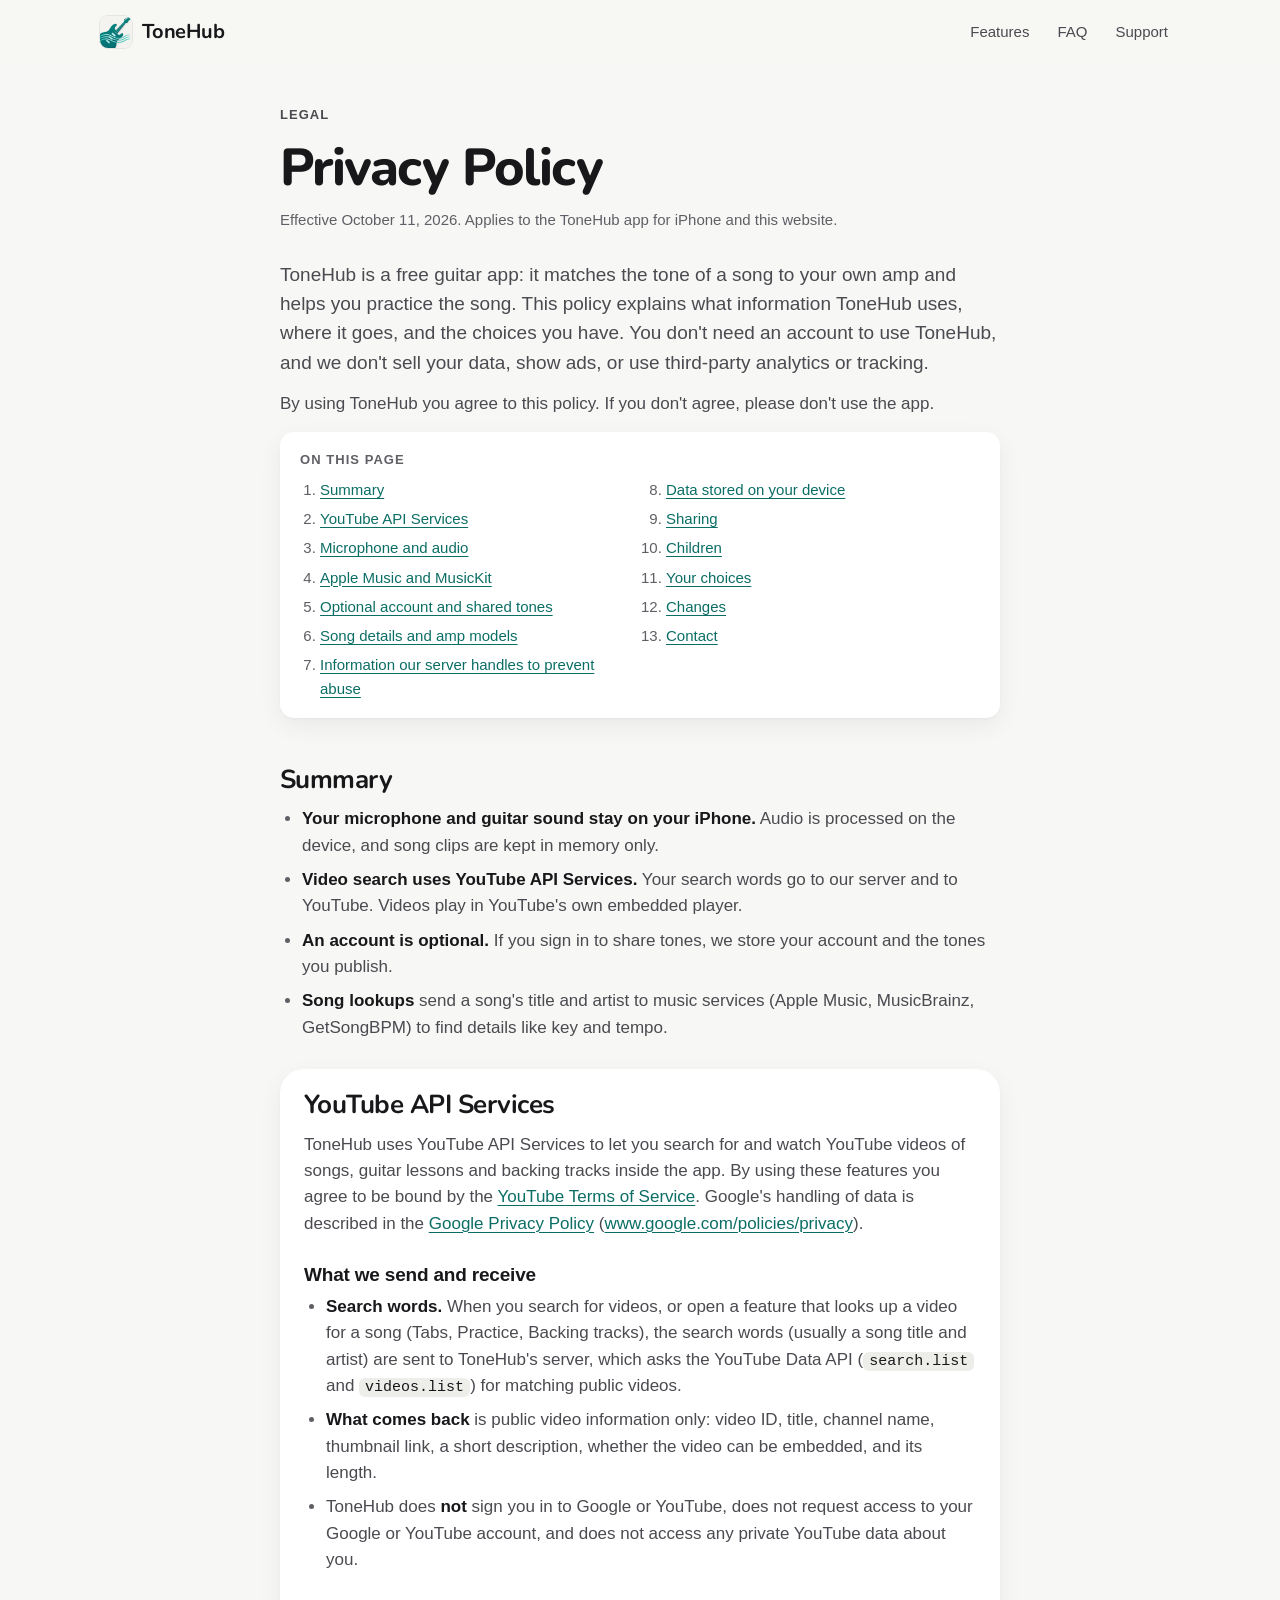
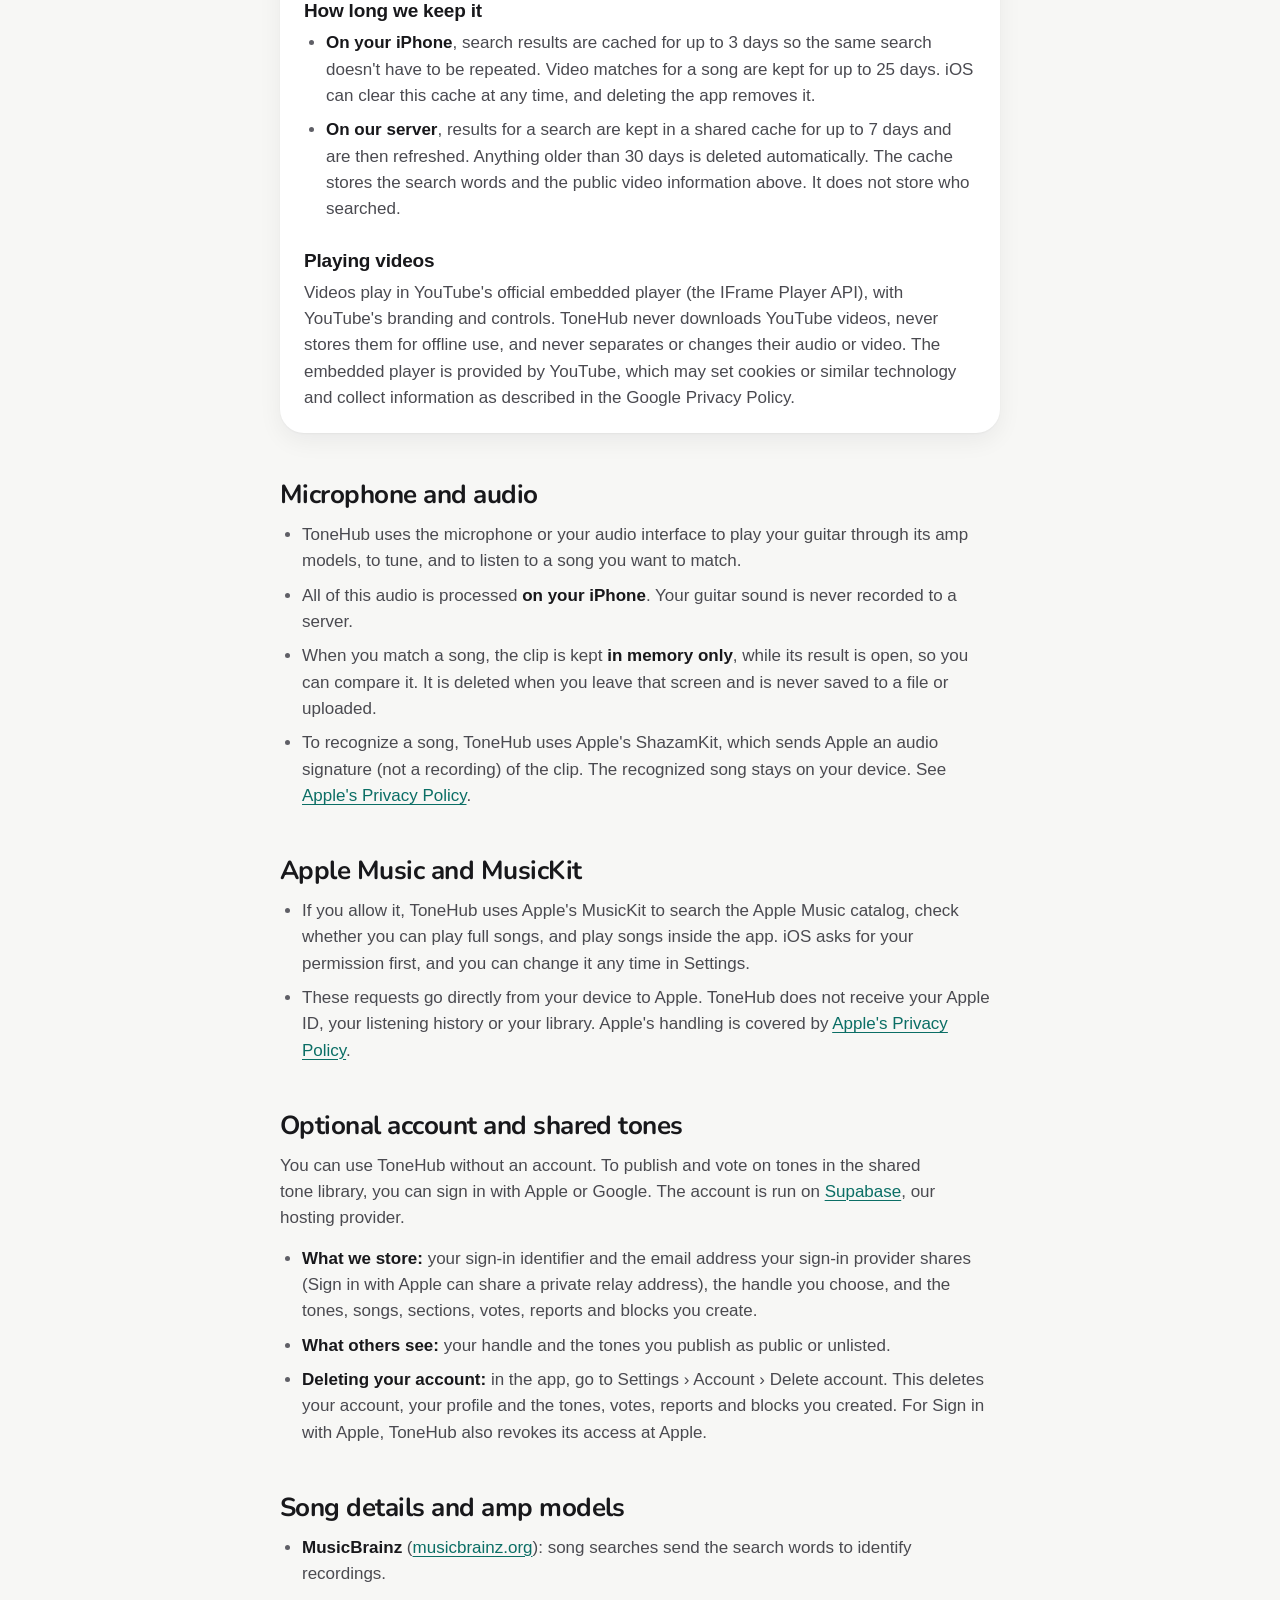
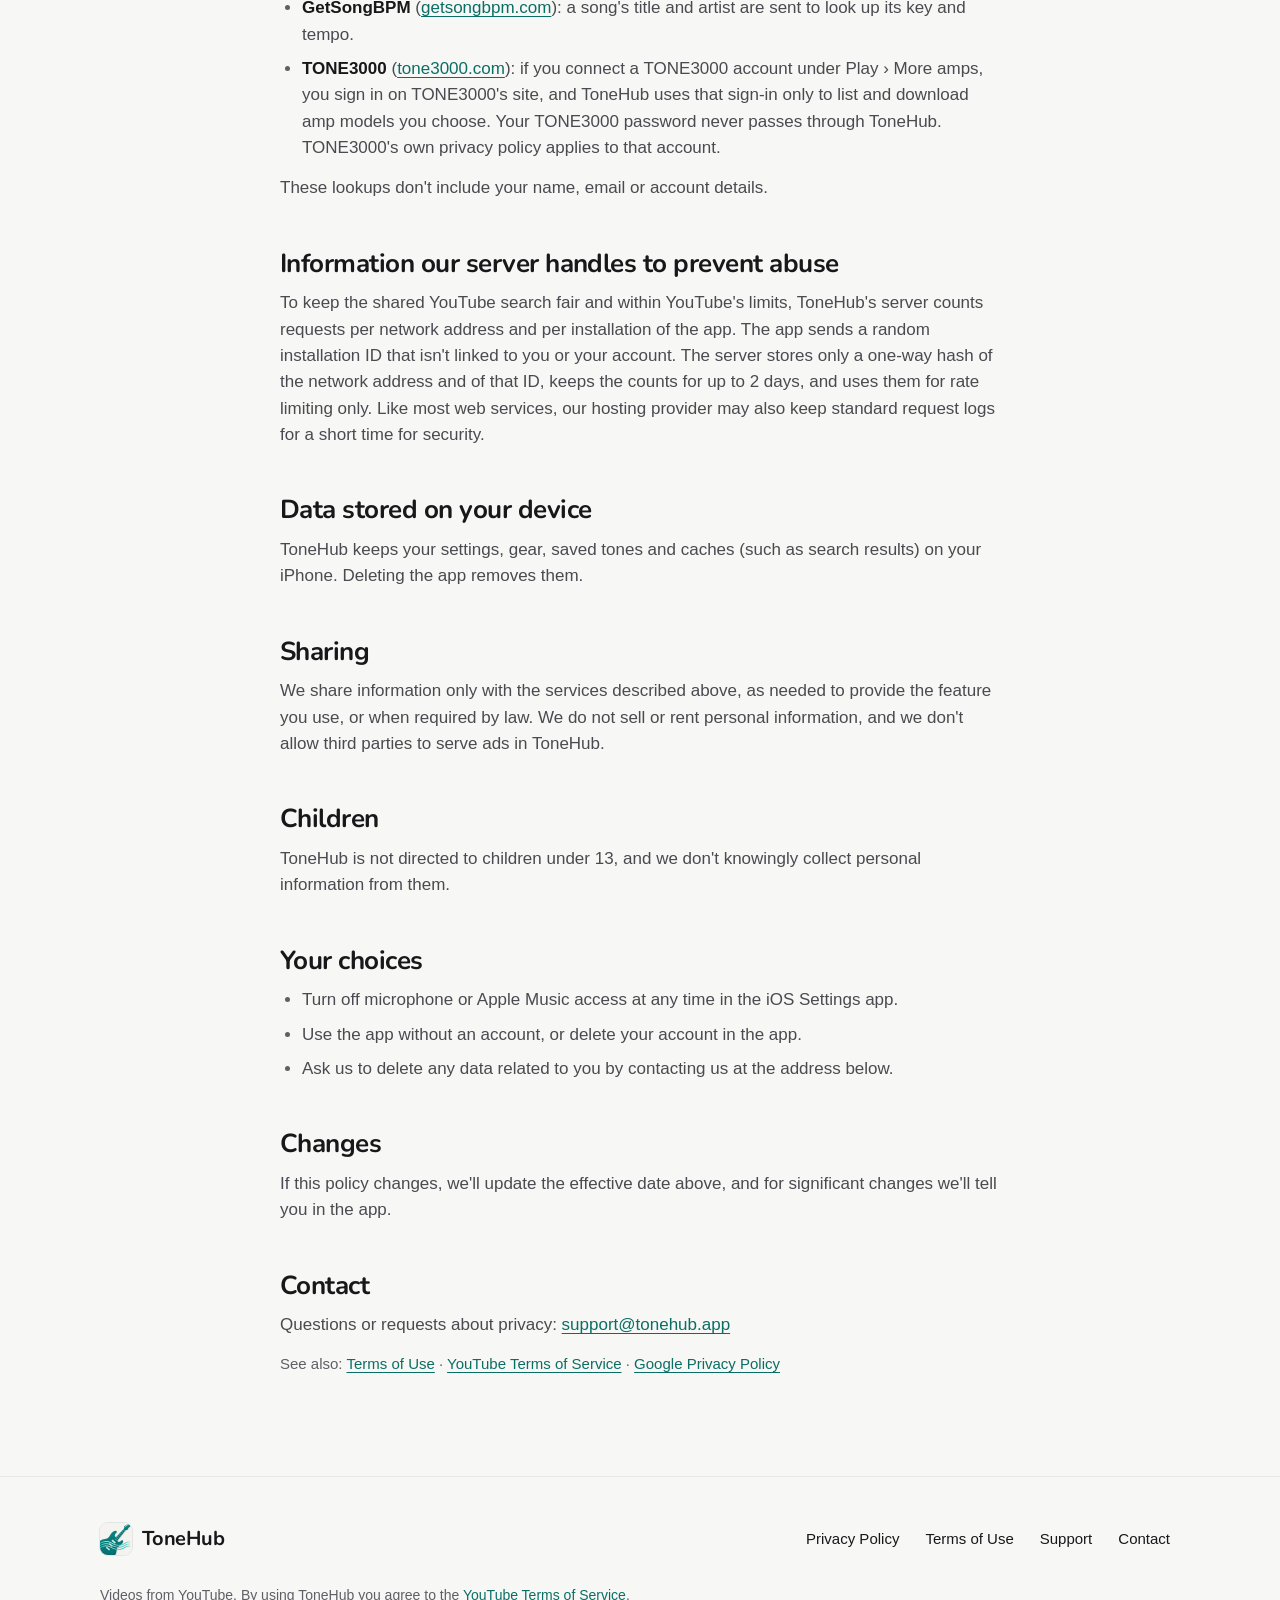
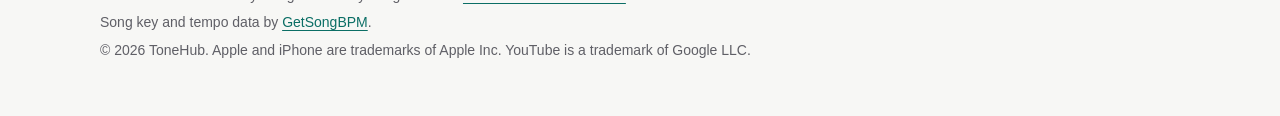
==== privacy.html @ a39c45ef "Paged feature carousel (1/2/3 per page); add How Match works and Free forever band Co-Authored-By: C" ====
<!doctype html>
<html lang="en">
<head>
<meta charset="utf-8">
<meta name="viewport" content="width=device-width, initial-scale=1, viewport-fit=cover">
<title>Privacy Policy · ToneHub</title>
<meta name="description" content="How the ToneHub guitar app handles your data, including its use of YouTube API Services.">
<link rel="canonical" href="https://tonehub.app/privacy">
<meta name="color-scheme" content="light">
<meta name="theme-color" content="#F7F7F5">
<meta property="og:type" content="article">
<meta property="og:site_name" content="ToneHub">
<meta property="og:title" content="ToneHub Privacy Policy">
<meta property="og:description" content="How the ToneHub guitar app handles your data, including its use of YouTube API Services.">
<meta property="og:url" content="https://tonehub.app/privacy">
<meta property="og:image" content="https://tonehub.app/assets/brand/og.png">
<meta name="twitter:card" content="summary_large_image">
<link rel="icon" type="image/png" sizes="32x32" href="assets/brand/favicon-32.png">
<link rel="icon" type="image/png" sizes="48x48" href="assets/brand/favicon-48.png">
<link rel="apple-touch-icon" href="assets/brand/apple-touch-icon.png">
<link rel="preconnect" href="https://fonts.googleapis.com">
<link rel="preconnect" href="https://fonts.gstatic.com" crossorigin>
<link rel="stylesheet" href="https://fonts.googleapis.com/css2?family=Nunito:wght@700;800&display=swap">
<link rel="stylesheet" href="assets/site.css?v=42f964b2">
</head>
<body>
<a class="skip" href="#main">Skip to content</a>

<header class="site-header">
  <div class="wrap">
    <a class="brand" href="/" aria-label="ToneHub home"><img src="assets/brand/icon-512.webp" alt="" width="32" height="32">ToneHub</a>
    <nav class="nav" aria-label="Main">
      <a class="nav-hide" href="/#features">Features</a>
      <a href="/#faq">FAQ</a>
      <a href="/support">Support</a>
    </nav>
  </div>
</header>

<main id="main" class="doc">
  <div class="wrap">
    <p class="kicker">Legal</p>
    <h1>Privacy Policy</h1>
    <p class="meta">Effective October 11, 2026. Applies to the ToneHub app for iPhone and this website.</p>

    <p class="intro">ToneHub is a free guitar app: it matches the tone of a song to your own amp and helps you practice the song. This policy explains what information ToneHub uses, where it goes, and the choices you have. You don't need an account to use ToneHub, and we don't sell your data, show ads, or use third-party analytics or tracking.</p>
    <p>By using ToneHub you agree to this policy. If you don't agree, please don't use the app.</p>

    <nav class="toc" aria-label="On this page">
      <p>On this page</p>
      <ol>
        <li><a href="#summary">Summary</a></li>
        <li><a href="#youtube">YouTube API Services</a></li>
        <li><a href="#microphone">Microphone and audio</a></li>
        <li><a href="#apple-music">Apple Music and MusicKit</a></li>
        <li><a href="#account">Optional account and shared tones</a></li>
        <li><a href="#song-details">Song details and amp models</a></li>
        <li><a href="#abuse">Information our server handles to prevent abuse</a></li>
        <li><a href="#device">Data stored on your device</a></li>
        <li><a href="#sharing">Sharing</a></li>
        <li><a href="#children">Children</a></li>
        <li><a href="#choices">Your choices</a></li>
        <li><a href="#changes">Changes</a></li>
        <li><a href="#contact">Contact</a></li>
      </ol>
    </nav>

    <h2 id="summary">Summary</h2>
    <ul>
      <li><strong>Your microphone and guitar sound stay on your iPhone.</strong> Audio is processed on the device, and song clips are kept in memory only.</li>
      <li><strong>Video search uses YouTube API Services.</strong> Your search words go to our server and to YouTube. Videos play in YouTube's own embedded player.</li>
      <li><strong>An account is optional.</strong> If you sign in to share tones, we store your account and the tones you publish.</li>
      <li><strong>Song lookups</strong> send a song's title and artist to music services (Apple Music, MusicBrainz, GetSongBPM) to find details like key and tempo.</li>
    </ul>

    <div class="callout">
      <h2 id="youtube">YouTube API Services</h2>
      <p>ToneHub uses YouTube API Services to let you search for and watch YouTube videos of songs, guitar lessons and backing tracks inside the app. By using these features you agree to be bound by the <a href="https://www.youtube.com/t/terms">YouTube Terms of Service</a>. Google's handling of data is described in the <a href="https://policies.google.com/privacy">Google Privacy Policy</a> (<a href="http://www.google.com/policies/privacy">www.google.com/policies/privacy</a>).</p>
      <h3>What we send and receive</h3>
      <ul>
        <li><strong>Search words.</strong> When you search for videos, or open a feature that looks up a video for a song (Tabs, Practice, Backing tracks), the search words (usually a song title and artist) are sent to ToneHub's server, which asks the YouTube Data API (<code>search.list</code> and <code>videos.list</code>) for matching public videos.</li>
        <li><strong>What comes back</strong> is public video information only: video ID, title, channel name, thumbnail link, a short description, whether the video can be embedded, and its length.</li>
        <li>ToneHub does <strong>not</strong> sign you in to Google or YouTube, does not request access to your Google or YouTube account, and does not access any private YouTube data about you.</li>
      </ul>
      <h3>How long we keep it</h3>
      <ul>
        <li><strong>On your iPhone</strong>, search results are cached for up to 3 days so the same search doesn't have to be repeated. Video matches for a song are kept for up to 25 days. iOS can clear this cache at any time, and deleting the app removes it.</li>
        <li><strong>On our server</strong>, results for a search are kept in a shared cache for up to 7 days and are then refreshed. Anything older than 30 days is deleted automatically. The cache stores the search words and the public video information above. It does not store who searched.</li>
      </ul>
      <h3>Playing videos</h3>
      <p>Videos play in YouTube's official embedded player (the IFrame Player API), with YouTube's branding and controls. ToneHub never downloads YouTube videos, never stores them for offline use, and never separates or changes their audio or video. The embedded player is provided by YouTube, which may set cookies or similar technology and collect information as described in the Google Privacy Policy.</p>
    </div>

    <h2 id="microphone">Microphone and audio</h2>
    <ul>
      <li>ToneHub uses the microphone or your audio interface to play your guitar through its amp models, to tune, and to listen to a song you want to match.</li>
      <li>All of this audio is processed <strong>on your iPhone</strong>. Your guitar sound is never recorded to a server.</li>
      <li>When you match a song, the clip is kept <strong>in memory only</strong>, while its result is open, so you can compare it. It is deleted when you leave that screen and is never saved to a file or uploaded.</li>
      <li>To recognize a song, ToneHub uses Apple's ShazamKit, which sends Apple an audio signature (not a recording) of the clip. The recognized song stays on your device. See <a href="https://www.apple.com/legal/privacy/">Apple's Privacy Policy</a>.</li>
    </ul>

    <h2 id="apple-music">Apple Music and MusicKit</h2>
    <ul>
      <li>If you allow it, ToneHub uses Apple's MusicKit to search the Apple Music catalog, check whether you can play full songs, and play songs inside the app. iOS asks for your permission first, and you can change it any time in Settings.</li>
      <li>These requests go directly from your device to Apple. ToneHub does not receive your Apple ID, your listening history or your library. Apple's handling is covered by <a href="https://www.apple.com/legal/privacy/">Apple's Privacy Policy</a>.</li>
    </ul>

    <h2 id="account">Optional account and shared tones</h2>
    <p>You can use ToneHub without an account. To publish and vote on tones in the shared tone library, you can sign in with Apple or Google. The account is run on <a href="https://supabase.com/privacy">Supabase</a>, our hosting provider.</p>
    <ul>
      <li><strong>What we store:</strong> your sign-in identifier and the email address your sign-in provider shares (Sign in with Apple can share a private relay address), the handle you choose, and the tones, songs, sections, votes, reports and blocks you create.</li>
      <li><strong>What others see:</strong> your handle and the tones you publish as public or unlisted.</li>
      <li><strong>Deleting your account:</strong> in the app, go to Settings › Account › Delete account. This deletes your account, your profile and the tones, votes, reports and blocks you created. For Sign in with Apple, ToneHub also revokes its access at Apple.</li>
    </ul>

    <h2 id="song-details">Song details and amp models</h2>
    <ul>
      <li><strong>MusicBrainz</strong> (<a href="https://musicbrainz.org">musicbrainz.org</a>): song searches send the search words to identify recordings.</li>
      <li><strong>GetSongBPM</strong> (<a href="https://getsongbpm.com">getsongbpm.com</a>): a song's title and artist are sent to look up its key and tempo.</li>
      <li><strong>TONE3000</strong> (<a href="https://www.tone3000.com">tone3000.com</a>): if you connect a TONE3000 account under Play › More amps, you sign in on TONE3000's site, and ToneHub uses that sign-in only to list and download amp models you choose. Your TONE3000 password never passes through ToneHub. TONE3000's own privacy policy applies to that account.</li>
    </ul>
    <p>These lookups don't include your name, email or account details.</p>

    <h2 id="abuse">Information our server handles to prevent abuse</h2>
    <p>To keep the shared YouTube search fair and within YouTube's limits, ToneHub's server counts requests per network address and per installation of the app. The app sends a random installation ID that isn't linked to you or your account. The server stores only a one-way hash of the network address and of that ID, keeps the counts for up to 2 days, and uses them for rate limiting only. Like most web services, our hosting provider may also keep standard request logs for a short time for security.</p>

    <h2 id="device">Data stored on your device</h2>
    <p>ToneHub keeps your settings, gear, saved tones and caches (such as search results) on your iPhone. Deleting the app removes them.</p>

    <h2 id="sharing">Sharing</h2>
    <p>We share information only with the services described above, as needed to provide the feature you use, or when required by law. We do not sell or rent personal information, and we don't allow third parties to serve ads in ToneHub.</p>

    <h2 id="children">Children</h2>
    <p>ToneHub is not directed to children under 13, and we don't knowingly collect personal information from them.</p>

    <h2 id="choices">Your choices</h2>
    <ul>
      <li>Turn off microphone or Apple Music access at any time in the iOS Settings app.</li>
      <li>Use the app without an account, or delete your account in the app.</li>
      <li>Ask us to delete any data related to you by contacting us at the address below.</li>
    </ul>

    <h2 id="changes">Changes</h2>
    <p>If this policy changes, we'll update the effective date above, and for significant changes we'll tell you in the app.</p>

    <h2 id="contact">Contact</h2>
    <p>Questions or requests about privacy: <a href="mailto:support@tonehub.app">support@tonehub.app</a></p>

    <p class="meta">See also: <a href="/terms">Terms of Use</a> · <a href="https://www.youtube.com/t/terms">YouTube Terms of Service</a> · <a href="https://policies.google.com/privacy">Google Privacy Policy</a></p>
  </div>
</main>

<footer class="site-footer">
  <div class="wrap">
    <div class="top">
      <a class="brand" href="/" aria-label="ToneHub home"><img src="assets/brand/icon-512.webp" alt="" width="32" height="32" loading="lazy">ToneHub</a>
      <ul class="footer-links">
        <li><a href="/privacy" aria-current="page">Privacy Policy</a></li>
        <li><a href="/terms">Terms of Use</a></li>
        <li><a href="/support">Support</a></li>
        <li><a href="mailto:support@tonehub.app">Contact</a></li>
      </ul>
    </div>
    <div class="credits">
      <p>Videos from YouTube. By using ToneHub you agree to the <a href="https://www.youtube.com/t/terms">YouTube Terms of Service</a>.</p>
      <p>Song key and tempo data by <a href="https://getsongbpm.com">GetSongBPM</a>.</p>
      <p>© 2026 ToneHub. Apple and iPhone are trademarks of Apple Inc. YouTube is a trademark of Google LLC.</p>
    </div>
  </div>
</footer>
</body>
</html>
---- assets/site.css ----
/* ToneHub site. Sea Glass tokens from the app's design system (design/DESIGN_SYSTEM.md §3). */
:root {
  color-scheme: light;
  --bg: #F7F7F5;
  --surface: #FFFFFF;
  --surface2: #EDEDEA;
  --text: #18181B;
  --text2: #4A4A50;
  --text3: #5F5F66;
  --fill: #0D7A70;          /* accent fill: primary buttons */
  --primary: #0B6E65;       /* accent text: links */
  --on-primary: #FFFFFF;
  --tint: #DDF0EC;
  --divider: #E7E7E4;
  --outline: #86868C;
  --focus: #0B6E65;
  --shadow: 0 1px 2px rgba(24,24,27,.04), 0 8px 24px rgba(24,24,27,.06);
  --shadow-lg: 0 2px 6px rgba(24,24,27,.05), 0 24px 60px rgba(24,24,27,.12);
  --phone-ring: rgba(24,24,27,.08);

  /* category hues (icon tiles only, never text) */
  --indigo-tile: #E9E8FF; --indigo: #5146D9;
  --pink-tile: #FDE6F0;   --pink: #C62A6E;
  --purple-tile: #F2E7FD; --purple: #8A3BD1;
  --blue-tile: #E4EDFF;   --blue: #2459D6;
  --orange-tile: #FFEDDF; --orange: #C2560C;
  --green-tile: #E2F5E7;  --green: #16803A;
  --red-tile: #FDE7E5;    --red: #D1332B;

  --radius: 24px;
  --radius-sm: 14px;
  --gutter: 20px;
  --max: 1120px;
  --font: -apple-system, BlinkMacSystemFont, "SF Pro Text", "Segoe UI", Roboto, "Helvetica Neue", Arial, sans-serif;
  --font-round: ui-rounded, "SF Pro Rounded", "Nunito", -apple-system, BlinkMacSystemFont, "Segoe UI", Roboto, sans-serif;
  --ease: cubic-bezier(.2,.7,.2,1);
}

*, *::before, *::after { box-sizing: border-box; }
html { -webkit-text-size-adjust: 100%; scroll-behavior: smooth; scroll-padding-top: 80px; }
@media (prefers-reduced-motion: reduce) { html { scroll-behavior: auto; } *, *::before, *::after { transition: none !important; animation: none !important; } }
body {
  margin: 0; overflow-x: clip; background: var(--bg); color: var(--text);
  font: 17px/1.55 var(--font);
  -webkit-font-smoothing: antialiased; text-rendering: optimizeLegibility;
}
img { max-width: 100%; height: auto; display: block; }
a { color: var(--primary); text-underline-offset: 3px; text-decoration-thickness: 1px; }
a:hover { text-decoration-thickness: 2px; }
:focus-visible { outline: 3px solid var(--focus); outline-offset: 3px; border-radius: 6px; }
h1, h2, h3 { font-family: var(--font-round); color: var(--text); letter-spacing: -0.02em; line-height: 1.1; margin: 0; text-wrap: balance; }
p { text-wrap: pretty; }
.wrap { width: 100%; max-width: var(--max); margin: 0 auto; padding: 0 var(--gutter); }
.skip { position: absolute; left: -9999px; top: 8px; background: var(--surface); padding: 10px 14px; border-radius: 10px; z-index: 100; }
.skip:focus { left: 8px; }
.sr-only { position: absolute; width: 1px; height: 1px; padding: 0; margin: -1px; overflow: hidden; clip: rect(0,0,0,0); white-space: nowrap; border: 0; }

/* Header */
.site-header {
  position: sticky; top: 0; z-index: 50;
  background: color-mix(in srgb, var(--bg) 82%, transparent);
  -webkit-backdrop-filter: saturate(1.6) blur(16px); backdrop-filter: saturate(1.6) blur(16px);
  border-bottom: 1px solid transparent;
}
.site-header.scrolled { border-bottom-color: var(--divider); }
.site-header .wrap { display: flex; align-items: center; justify-content: space-between; height: 64px; gap: 16px; }
.brand { display: inline-flex; align-items: center; gap: 10px; text-decoration: none; color: var(--text); font: 700 20px/1 var(--font-round); letter-spacing: -0.01em; min-height: 44px; }
.brand img { width: 32px; height: 32px; border-radius: 8px; box-shadow: 0 0 0 1px var(--phone-ring); }
.nav { display: flex; align-items: center; gap: 4px; }
.nav a { color: var(--text2); text-decoration: none; font-size: 15px; font-weight: 500; padding: 10px 12px; border-radius: 999px; min-height: 44px; display: inline-flex; align-items: center; transition: background-color .15s var(--ease), color .15s var(--ease); }
.nav a:hover { background: var(--surface2); color: var(--text); }
.nav .nav-hide { display: none; }
@media (min-width: 760px) { .nav .nav-hide { display: inline-flex; } }

/* Buttons */
.btn {
  display: inline-flex; align-items: center; justify-content: center; gap: 8px;
  min-height: 52px; padding: 0 24px; border-radius: 999px;
  font: 600 17px/1 var(--font); text-decoration: none; cursor: pointer; border: 0;
  transition: transform .15s var(--ease), box-shadow .15s var(--ease), background-color .15s var(--ease), opacity .15s;
}
.btn:hover { text-decoration: none; }
.btn:active { opacity: .85; }
.btn-primary { background: var(--fill); color: var(--on-primary); box-shadow: 0 6px 18px color-mix(in srgb, var(--fill) 30%, transparent); }
.btn-primary:hover { box-shadow: 0 8px 24px color-mix(in srgb, var(--fill) 40%, transparent); }
.btn-secondary { background: var(--surface); color: var(--text); box-shadow: var(--shadow); }
.btn svg { width: 20px; height: 20px; flex: none; }
.soon {
  display: inline-flex; align-items: center; gap: 10px; min-height: 52px; padding: 0 20px 0 14px;
  border-radius: 999px; background: var(--fill); color: var(--on-primary); font-weight: 600; font-size: 17px;
  box-shadow: 0 6px 18px color-mix(in srgb, var(--fill) 30%, transparent);
}
.soon svg { width: 22px; height: 22px; }
.soon small { display: block; font-size: 11px; font-weight: 500; opacity: .75; letter-spacing: .02em; line-height: 1.2; }
.soon span { line-height: 1.2; }

/* Hero */
.hero { padding: 40px 0 24px; overflow: hidden; }
.hero .wrap { display: grid; grid-template-columns: minmax(0,1fr); gap: 40px; align-items: center; }
.eyebrow { display: inline-flex; align-items: center; gap: 8px; font-size: 14px; font-weight: 600; color: var(--primary); background: var(--tint); padding: 6px 12px; border-radius: 999px; margin: 0 0 20px; }
.hero h1 { font-size: clamp(42px, 10.5vw, 68px); font-weight: 800; letter-spacing: -0.035em; line-height: 1.0; }
.hero h1 .accent { color: var(--primary); display: block; }
.lede { font-size: clamp(18px, 2.4vw, 21px); color: var(--text2); margin: 20px 0 28px; max-width: 34ch; }
.free-badge { display: inline-flex; align-items: center; gap: 8px; margin: -12px 0 24px; padding: 6px 14px; border-radius: 999px; background: var(--tint); color: var(--primary); font-weight: 600; font-size: 15px; }
.free-badge svg { width: 18px; height: 18px; flex: none; }
.cta-row { display: flex; flex-wrap: wrap; gap: 12px; align-items: center; }
.hero-art { position: relative; display: flex; justify-content: center; gap: 0; padding: 8px 0 24px; }
.hero-art .phone { width: min(54vw, 280px); flex: none; }
.hero-art .phone.back { width: min(46vw, 240px); margin-left: -10vw; margin-top: 56px; z-index: 0; }
.hero-art .phone.front { z-index: 1; }
.hero-glow { position: absolute; inset: 10% 0 0 0; background: radial-gradient(closest-side, color-mix(in srgb, var(--fill) 22%, transparent), transparent); filter: blur(10px); z-index: -1; }
@media (min-width: 900px) {
  .hero { padding: 72px 0 48px; }
  .hero .wrap { grid-template-columns: minmax(0,1.05fr) minmax(0,1fr); gap: 48px; }
  .hero-art .phone { width: 290px; }
  .hero-art .phone.back { width: 250px; margin-left: -40px; }
}

/* Phone frame around real screenshots */
.phone {
  position: relative; border-radius: 40px; overflow: hidden; background: var(--surface);
  box-shadow: 0 0 0 1px var(--phone-ring), var(--shadow-lg);
  aspect-ratio: 600 / 1184;
}
.phone img { width: 100%; height: 100%; object-fit: cover; object-position: top; }
.phone { --shot-bg: #F7F7F5; background: var(--shot-bg); }
.phone::after { /* fade where the screenshot is cropped */
  content: ""; position: absolute; left: 0; right: 0; bottom: 0; height: 16%;
  background: linear-gradient(to bottom, transparent, var(--shot-bg) 90%); pointer-events: none;
}

/* Sections */
section { padding: 64px 0; }
@media (min-width: 900px) { section { padding: 96px 0; } }
.section-head { max-width: 640px; margin-bottom: 36px; }
.section-head h2 { font-size: clamp(32px, 6vw, 48px); font-weight: 800; }
.section-head p { color: var(--text2); font-size: 19px; margin: 14px 0 0; }
.kicker { font-size: 13px; font-weight: 700; letter-spacing: .08em; text-transform: uppercase; color: var(--text3); margin: 0 0 12px; }

/* Cards */
.card { background: var(--surface); border-radius: var(--radius); padding: 24px; box-shadow: var(--shadow); }
.card h3 { font-size: 24px; font-weight: 700; margin: 16px 0 8px; }
.card p { color: var(--text2); margin: 0 0 14px; font-size: 16px; }
.tile { width: 48px; height: 48px; border-radius: 14px; display: grid; place-items: center; }
.tile svg { width: 26px; height: 26px; }
.tile.indigo { background: var(--indigo-tile); color: var(--indigo); }
.tile.pink { background: var(--pink-tile); color: var(--pink); }
.tile.purple { background: var(--purple-tile); color: var(--purple); }
.tile.blue { background: var(--blue-tile); color: var(--blue); }
.tile.orange { background: var(--orange-tile); color: var(--orange); }
.tile.green { background: var(--green-tile); color: var(--green); }
.tile.red { background: var(--red-tile); color: var(--red); }
.tile.sm { width: 36px; height: 36px; border-radius: 10px; }
.tile.sm svg { width: 20px; height: 20px; }

/* Feature carousel */
.features { padding-bottom: 72px; }
.features .section-head { margin-bottom: 20px; }
.car-chips { display: flex; flex-wrap: wrap; gap: 8px; margin: 0 0 8px; padding: 0; list-style: none; }
.car-chips button {
  font: 600 15px/1 var(--font); color: var(--text2); background: var(--surface); border: 0; cursor: pointer;
  min-height: 44px; padding: 0 18px; border-radius: 999px; box-shadow: 0 0 0 1px var(--divider);
  transition: background-color .15s var(--ease), color .15s var(--ease), box-shadow .15s var(--ease);
}
.car-chips button:hover { color: var(--text); box-shadow: 0 0 0 1px var(--outline); }
.car-chips button[aria-pressed="true"] { background: var(--tint); color: var(--primary); box-shadow: 0 0 0 1px color-mix(in srgb, var(--fill) 35%, transparent); }
.carousel { position: relative; --per: 1; --gap: 20px; }
.car-track {
  position: relative; display: flex; gap: var(--gap); margin: 0 -8px; padding: 20px 8px 28px; list-style: none;
  overflow-x: auto; overscroll-behavior-x: contain; scroll-snap-type: x mandatory; scroll-padding-inline: 8px;
  scrollbar-width: none; -webkit-overflow-scrolling: touch; scroll-behavior: smooth;
}
.car-track::-webkit-scrollbar { display: none; }
.car-track:focus-visible { outline-offset: -3px; border-radius: var(--radius-sm); }
.slide { flex: none; width: calc((100% - (var(--per) - 1) * var(--gap)) / var(--per)); scroll-snap-align: start; text-align: center; }
.slide .phone { border-radius: 34px; width: 100%; max-width: 252px; margin: 0 auto; }
.slide h3 { font-size: 19px; font-weight: 700; margin: 18px 0 4px; }
.slide p { margin: 0; color: var(--text2); font-size: 15px; line-height: 1.45; }
.car-nav { display: flex; align-items: center; justify-content: center; gap: 16px; }
.car-dots { display: flex; flex-wrap: wrap; justify-content: center; gap: 0; }
.car-dots button { width: 22px; height: 32px; padding: 0; border: 0; background: none; cursor: pointer; display: grid; place-items: center; border-radius: 8px; }
.car-dots button::before { content: ""; width: 8px; height: 8px; border-radius: 999px; background: var(--outline); opacity: .45; transition: width .2s var(--ease), opacity .2s var(--ease), background-color .2s; }
.car-dots button[aria-current="true"]::before { background: var(--fill); opacity: 1; width: 18px; }
.car-dots button[aria-current="true"] { width: 32px; }
.car-arrows { display: none; gap: 10px; }
.car-arrows button {
  width: 48px; height: 48px; border-radius: 50%; border: 0; cursor: pointer; display: grid; place-items: center;
  background: var(--surface); color: var(--text); box-shadow: var(--shadow), 0 0 0 1px var(--divider);
  transition: background-color .15s var(--ease), opacity .15s;
}
.car-arrows button:hover:not(:disabled) { background: var(--tint); color: var(--primary); }
.car-arrows button:disabled { opacity: .35; cursor: default; }
.car-arrows svg { width: 22px; height: 22px; }
@media (min-width: 640px) {
  .carousel { --per: 2; --gap: 24px; }
  .car-nav { justify-content: space-between; }
  .car-dots { justify-content: flex-start; }
  .car-arrows { display: flex; }
}
@media (min-width: 960px) { .carousel { --per: 3; --gap: 28px; } }
@media (prefers-reduced-motion: reduce) { .car-track { scroll-behavior: auto; } }

/* How Match works */
.how { padding-top: 32px; }
.how-grid { display: grid; gap: 40px; align-items: center; }
.steps { list-style: none; margin: 0; padding: 0; display: grid; gap: 12px; max-width: 520px; }
.steps li { display: flex; align-items: center; gap: 16px; background: var(--surface); border-radius: var(--radius-sm); box-shadow: var(--shadow); padding: 16px 18px; }
.steps .tile { flex: none; }
.tile.teal { background: var(--tint); color: var(--primary); }
.steps h3 { font-size: 19px; font-weight: 700; display: flex; align-items: center; gap: 8px; }
.steps .num { font: 700 13px/1 var(--font); color: var(--text3); }
.steps p { margin: 2px 0 0; color: var(--text2); font-size: 15px; line-height: 1.45; }
.how-art { position: relative; display: flex; justify-content: center; }
.how-art .phone { width: min(64vw, 260px); }
.how-art .hero-glow { inset: 8% -10% 0; }
@media (min-width: 900px) {
  .how-grid { grid-template-columns: minmax(0,1.1fr) minmax(0,1fr); gap: 48px; }
  .how-art .phone { width: 280px; }
}

/* Free band */
.free { padding: 0 0 8px; }
.free-band {
  background: var(--fill); color: var(--on-primary); border-radius: var(--radius);
  padding: 32px 24px; display: flex; flex-wrap: wrap; align-items: center; justify-content: space-between; gap: 20px 32px;
  box-shadow: 0 12px 32px color-mix(in srgb, var(--fill) 25%, transparent);
}
.free-band h2 { color: var(--on-primary); font-size: clamp(28px, 4.6vw, 40px); font-weight: 800; }
.free-band h2 span { opacity: .85; }
.free-points { list-style: none; margin: 0; padding: 0; display: flex; flex-wrap: wrap; gap: 8px; }
.free-points li { display: inline-flex; align-items: center; gap: 8px; font-weight: 600; font-size: 15px; padding: 8px 14px; border-radius: 999px; background: rgba(255,255,255,.14); box-shadow: inset 0 0 0 1px rgba(255,255,255,.22); }
.free-points svg { width: 16px; height: 16px; flex: none; }
@media (min-width: 900px) { .free-band { padding: 40px 48px; } }

/* FAQ */
.faq { max-width: 760px; }
.faq details { background: var(--surface); border-radius: var(--radius-sm); box-shadow: var(--shadow); margin-bottom: 10px; }
.faq summary { list-style: none; cursor: pointer; padding: 18px 56px 18px 20px; font-weight: 600; font-size: 17px; position: relative; min-height: 44px; border-radius: var(--radius-sm); }
.faq summary::-webkit-details-marker { display: none; }
.faq summary::after { content: ""; position: absolute; right: 22px; top: 50%; width: 10px; height: 10px; border-right: 2px solid var(--text3); border-bottom: 2px solid var(--text3); transform: translateY(-70%) rotate(45deg); transition: transform .2s var(--ease); }
.faq details[open] summary::after { transform: translateY(-30%) rotate(-135deg); }
.faq details p { margin: 0; padding: 0 20px 20px; color: var(--text2); }

/* Footer */
.site-footer { border-top: 1px solid var(--divider); padding: 40px 0 48px; font-size: 15px; color: var(--text2); }
.site-footer .top { display: flex; flex-wrap: wrap; justify-content: space-between; gap: 20px; align-items: center; margin-bottom: 24px; }
.footer-links { display: flex; flex-wrap: wrap; gap: 4px 6px; list-style: none; margin: 0; padding: 0; }
.footer-links a { color: var(--text); text-decoration: none; font-weight: 500; padding: 10px 10px; display: inline-flex; min-height: 44px; align-items: center; border-radius: 10px; }
.footer-links a:hover { background: var(--surface2); }
.credits p { margin: 0 0 6px; color: var(--text3); font-size: 14px; }
.credits a { color: var(--primary); }

/* Document pages (privacy, terms, support) */
.doc { padding: 40px 0 72px; }
.doc .wrap { max-width: 760px; }
.doc h1 { font-size: clamp(36px, 7vw, 52px); font-weight: 800; letter-spacing: -0.03em; }
.doc .meta { color: var(--text3); font-size: 15px; margin: 12px 0 28px; }
.doc .intro { font-size: 19px; color: var(--text2); }
.doc h2 { font-size: 26px; font-weight: 700; margin: 48px 0 12px; scroll-margin-top: 84px; }
.doc h3 { font-size: 19px; font-weight: 700; margin: 28px 0 8px; font-family: var(--font); letter-spacing: -0.01em; }
.doc p, .doc li { color: var(--text2); }
.doc p { margin: 0 0 14px; }
.doc ul { padding-left: 22px; margin: 0 0 14px; }
.doc li { margin-bottom: 8px; }
.doc li::marker { color: var(--text3); }
.doc strong { color: var(--text); }
.doc a { overflow-wrap: anywhere; }
.doc code { font: 15px ui-monospace, SFMono-Regular, Menlo, monospace; background: var(--surface2); padding: 1px 6px; border-radius: 6px; color: var(--text); }
.doc .callout { background: var(--surface); border-radius: var(--radius); box-shadow: var(--shadow); padding: 22px 24px; margin: 28px 0; }
.doc .callout h2 { margin-top: 0; }
.doc .callout > :last-child { margin-bottom: 0; }
.toc { background: var(--surface); border-radius: var(--radius-sm); box-shadow: var(--shadow); padding: 18px 20px; margin: 0 0 8px; }
.toc p { margin: 0 0 8px; font-size: 13px; font-weight: 700; letter-spacing: .08em; text-transform: uppercase; color: var(--text3); }
.toc ol { margin: 0; padding-left: 20px; columns: 1; column-gap: 32px; }
@media (min-width: 640px) { .toc ol { columns: 2; } }
.toc li { margin: 0 0 6px; break-inside: avoid; font-size: 15px; }
.mail-card { display: flex; flex-wrap: wrap; align-items: center; gap: 16px; justify-content: space-between; }
.mail-card .addr { font: 700 22px/1.2 var(--font-round); color: var(--text); overflow-wrap: anywhere; }
.help-grid { display: grid; gap: 14px; grid-template-columns: 1fr; margin: 16px 0; }
@media (min-width: 640px) { .help-grid { grid-template-columns: 1fr 1fr; } }
.help-grid .card { padding: 20px; }
.help-grid .card h3 { margin: 12px 0 6px; font-size: 18px; font-family: var(--font-round); }
.help-grid .card p { margin: 0; font-size: 15px; }
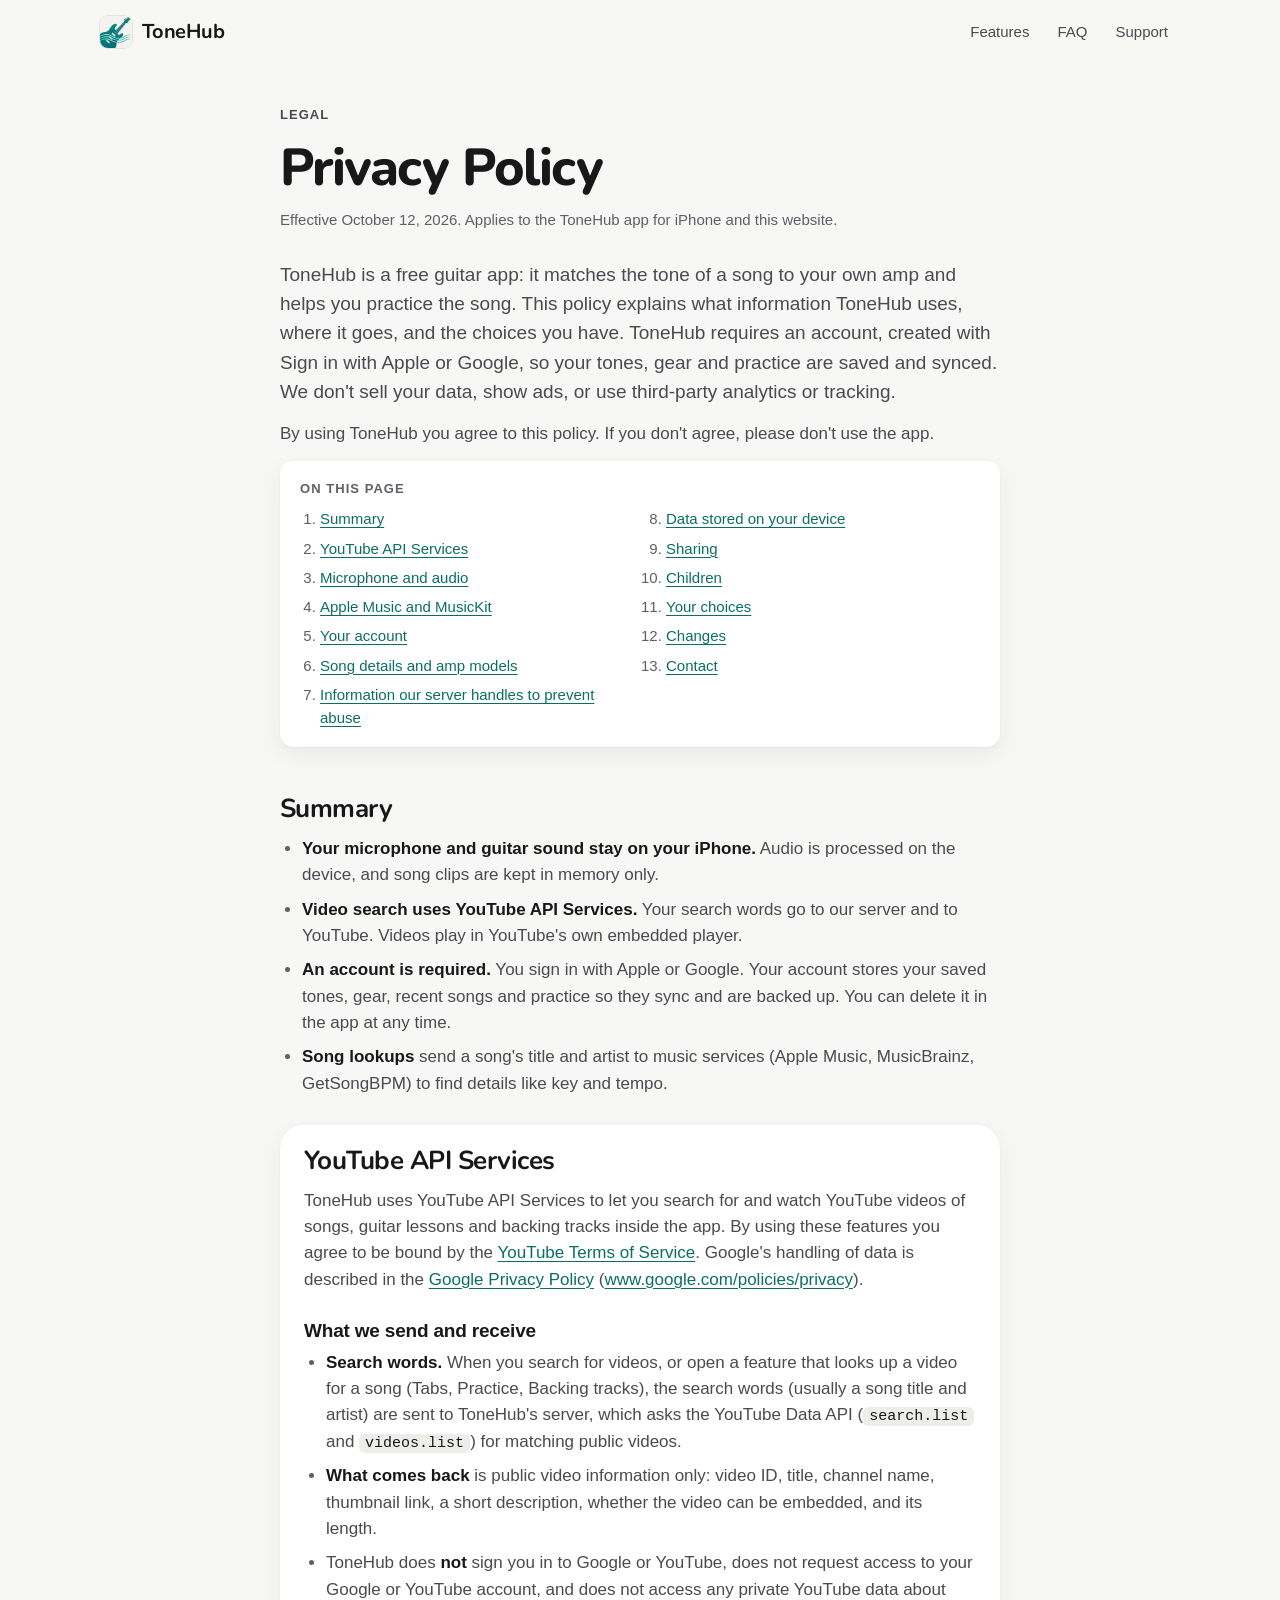
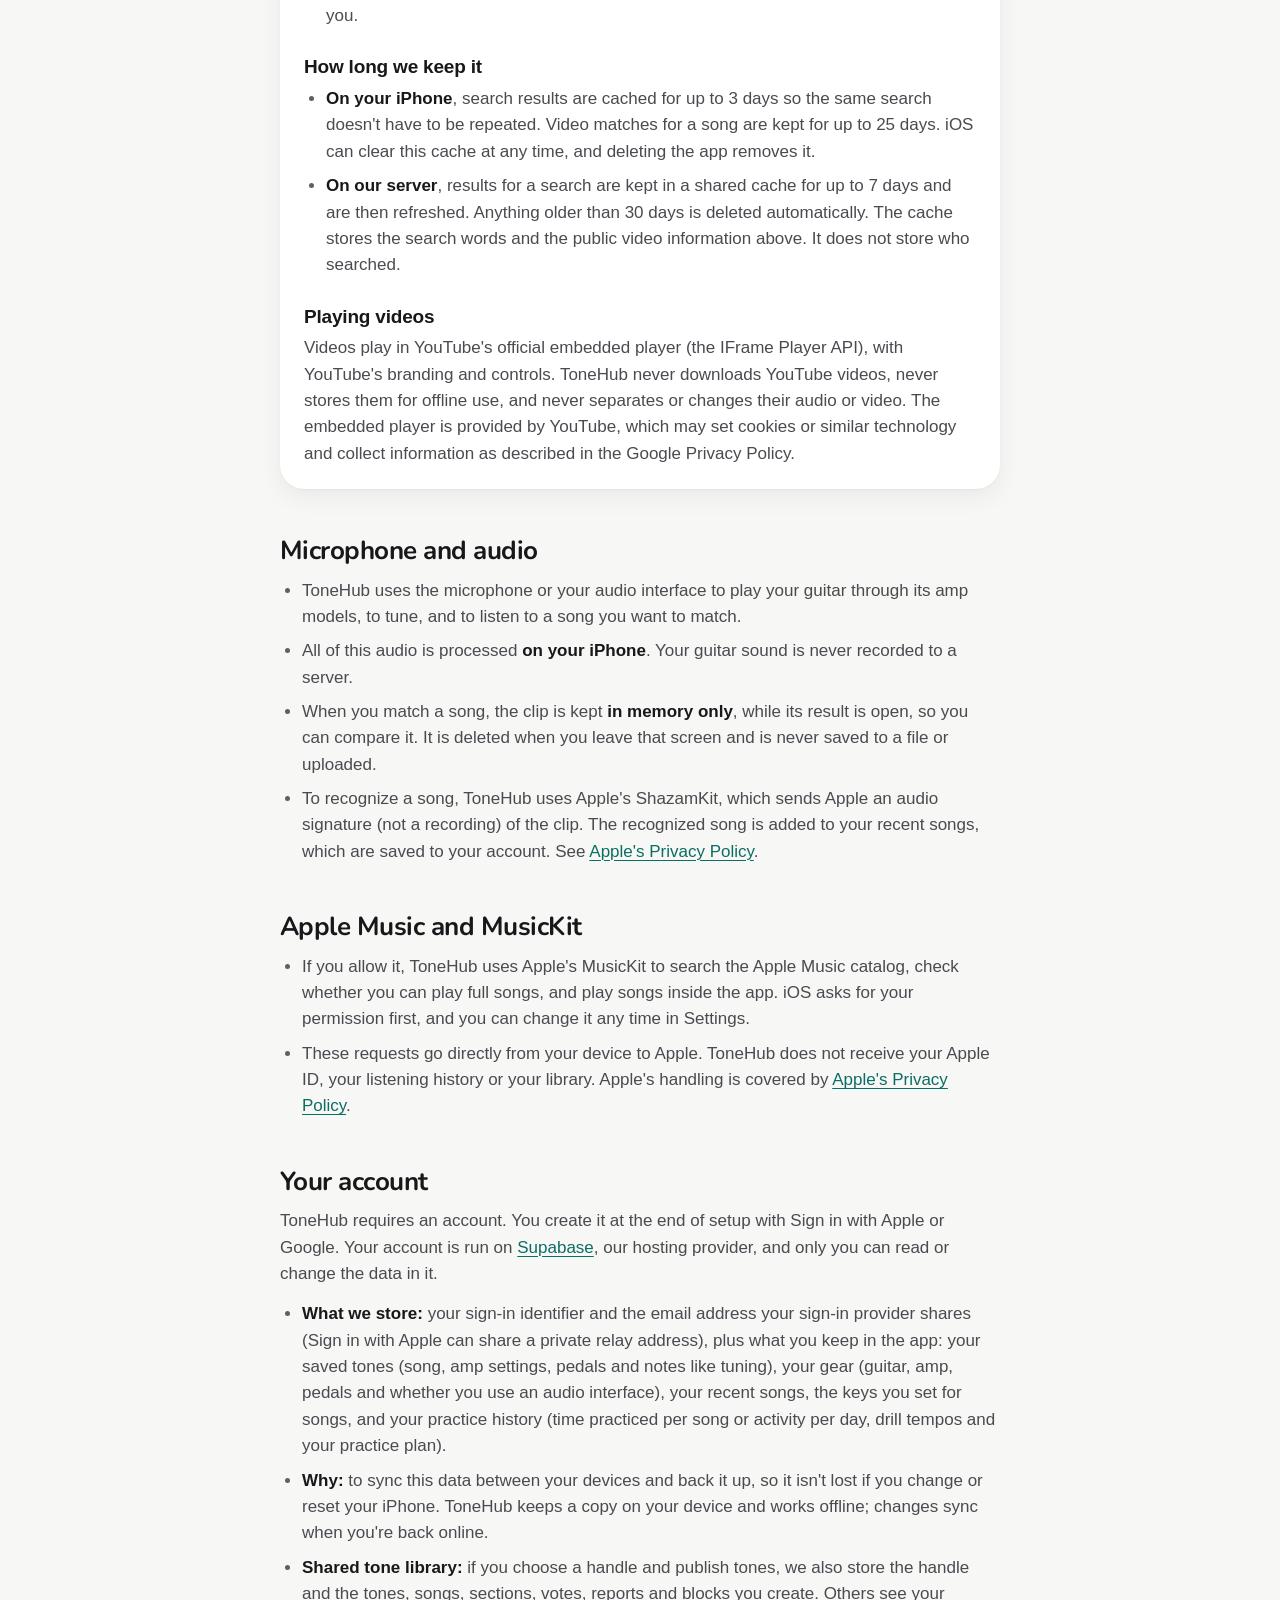
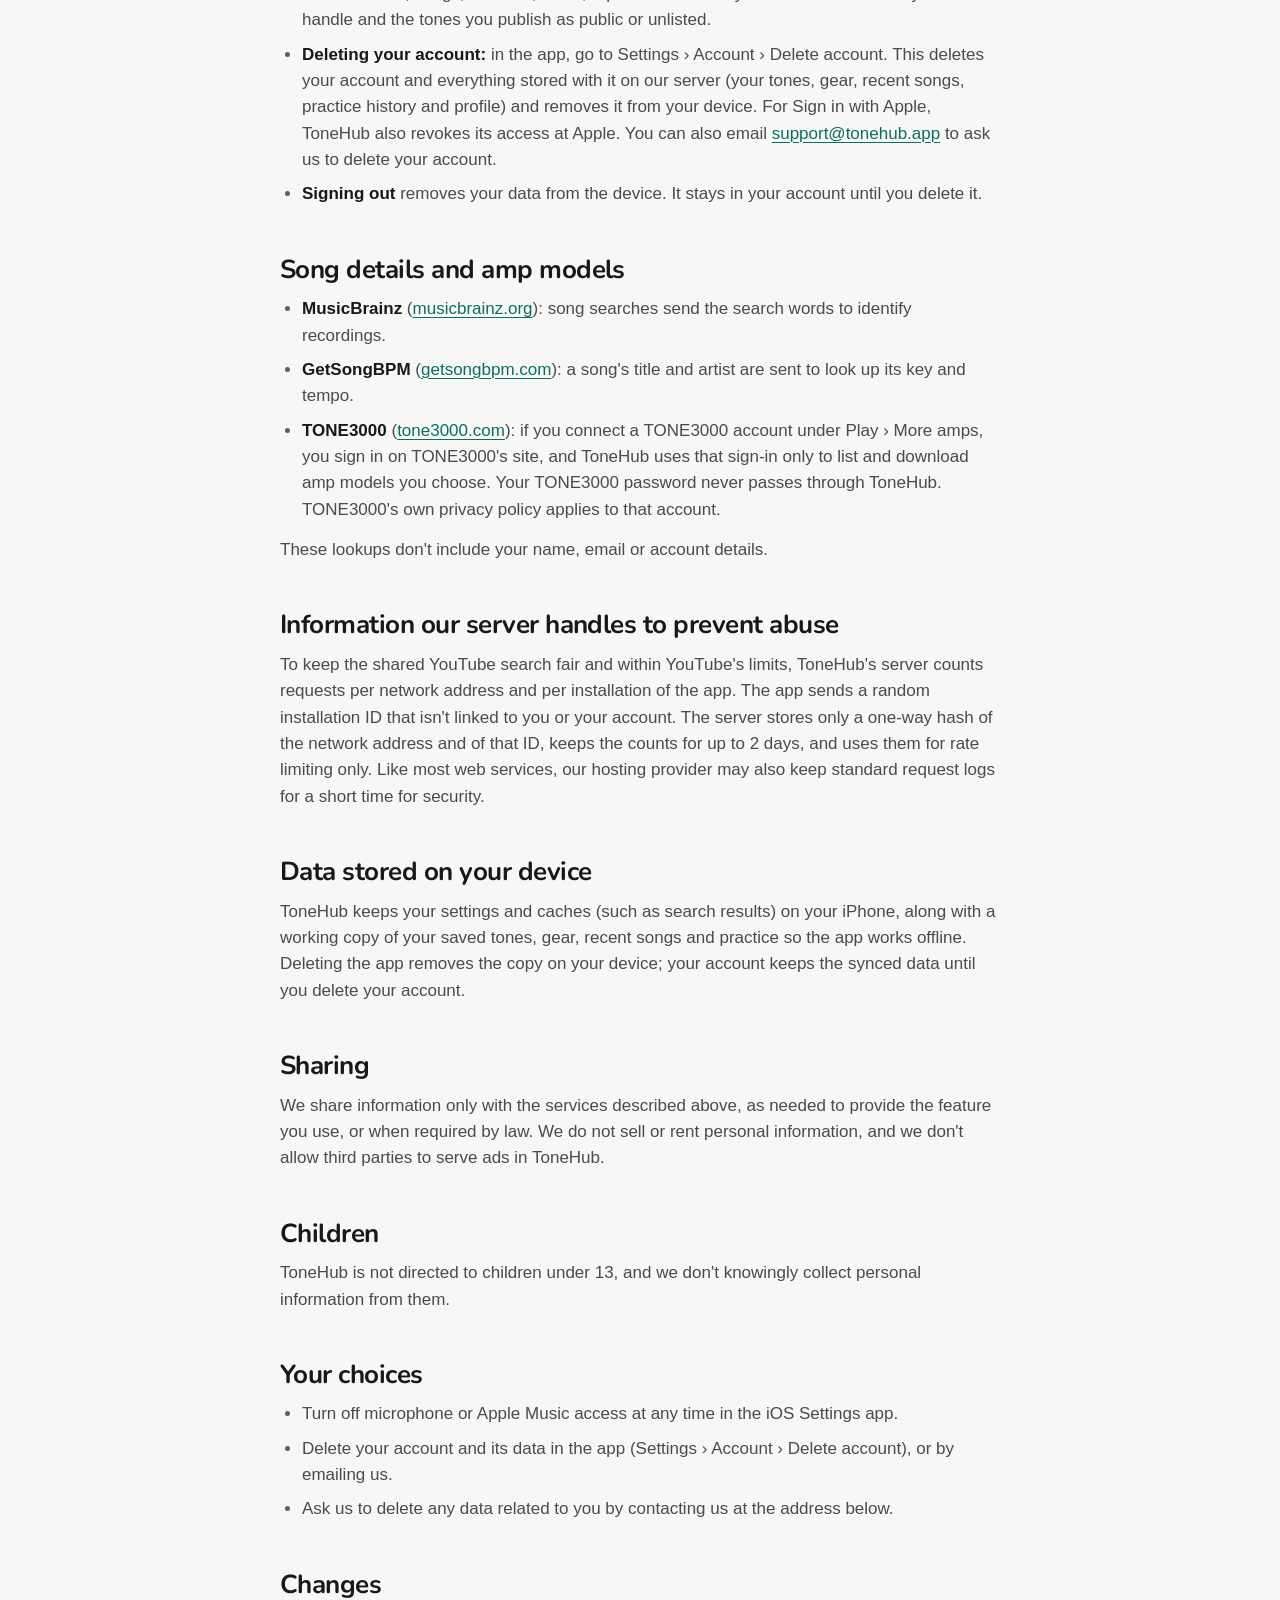
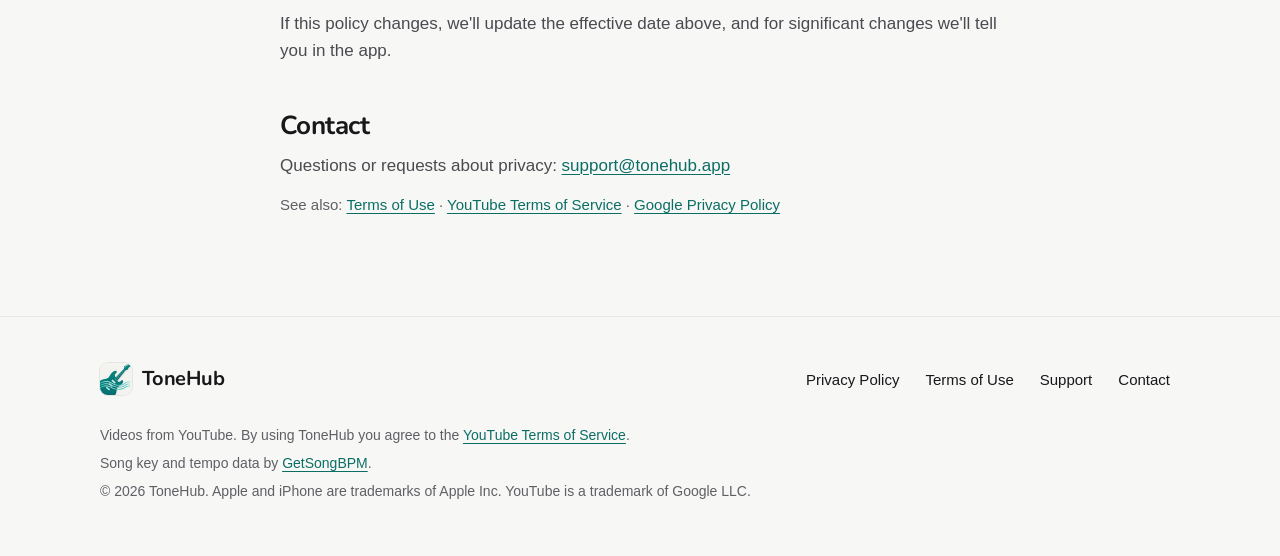
==== commit 945559ba: "Privacy: accounts are required; say what the account stores and how to delete it Co-Authored-By: Cla" ====
--- a/privacy.html
+++ b/privacy.html
@@ -41,9 +41,9 @@
   <div class="wrap">
     <p class="kicker">Legal</p>
     <h1>Privacy Policy</h1>
-    <p class="meta">Effective October 11, 2026. Applies to the ToneHub app for iPhone and this website.</p>
+    <p class="meta">Effective October 12, 2026. Applies to the ToneHub app for iPhone and this website.</p>
 
-    <p class="intro">ToneHub is a free guitar app: it matches the tone of a song to your own amp and helps you practice the song. This policy explains what information ToneHub uses, where it goes, and the choices you have. You don't need an account to use ToneHub, and we don't sell your data, show ads, or use third-party analytics or tracking.</p>
+    <p class="intro">ToneHub is a free guitar app: it matches the tone of a song to your own amp and helps you practice the song. This policy explains what information ToneHub uses, where it goes, and the choices you have. ToneHub requires an account, created with Sign in with Apple or Google, so your tones, gear and practice are saved and synced. We don't sell your data, show ads, or use third-party analytics or tracking.</p>
     <p>By using ToneHub you agree to this policy. If you don't agree, please don't use the app.</p>
 
     <nav class="toc" aria-label="On this page">
@@ -53,7 +53,7 @@
         <li><a href="#youtube">YouTube API Services</a></li>
         <li><a href="#microphone">Microphone and audio</a></li>
         <li><a href="#apple-music">Apple Music and MusicKit</a></li>
-        <li><a href="#account">Optional account and shared tones</a></li>
+        <li><a href="#account">Your account</a></li>
         <li><a href="#song-details">Song details and amp models</a></li>
         <li><a href="#abuse">Information our server handles to prevent abuse</a></li>
         <li><a href="#device">Data stored on your device</a></li>
@@ -69,7 +69,7 @@
     <ul>
       <li><strong>Your microphone and guitar sound stay on your iPhone.</strong> Audio is processed on the device, and song clips are kept in memory only.</li>
       <li><strong>Video search uses YouTube API Services.</strong> Your search words go to our server and to YouTube. Videos play in YouTube's own embedded player.</li>
-      <li><strong>An account is optional.</strong> If you sign in to share tones, we store your account and the tones you publish.</li>
+      <li><strong>An account is required.</strong> You sign in with Apple or Google. Your account stores your saved tones, gear, recent songs and practice so they sync and are backed up. You can delete it in the app at any time.</li>
       <li><strong>Song lookups</strong> send a song's title and artist to music services (Apple Music, MusicBrainz, GetSongBPM) to find details like key and tempo.</li>
     </ul>
 
@@ -96,7 +96,7 @@
       <li>ToneHub uses the microphone or your audio interface to play your guitar through its amp models, to tune, and to listen to a song you want to match.</li>
       <li>All of this audio is processed <strong>on your iPhone</strong>. Your guitar sound is never recorded to a server.</li>
       <li>When you match a song, the clip is kept <strong>in memory only</strong>, while its result is open, so you can compare it. It is deleted when you leave that screen and is never saved to a file or uploaded.</li>
-      <li>To recognize a song, ToneHub uses Apple's ShazamKit, which sends Apple an audio signature (not a recording) of the clip. The recognized song stays on your device. See <a href="https://www.apple.com/legal/privacy/">Apple's Privacy Policy</a>.</li>
+      <li>To recognize a song, ToneHub uses Apple's ShazamKit, which sends Apple an audio signature (not a recording) of the clip. The recognized song is added to your recent songs, which are saved to your account. See <a href="https://www.apple.com/legal/privacy/">Apple's Privacy Policy</a>.</li>
     </ul>
 
     <h2 id="apple-music">Apple Music and MusicKit</h2>
@@ -105,12 +105,14 @@
       <li>These requests go directly from your device to Apple. ToneHub does not receive your Apple ID, your listening history or your library. Apple's handling is covered by <a href="https://www.apple.com/legal/privacy/">Apple's Privacy Policy</a>.</li>
     </ul>
 
-    <h2 id="account">Optional account and shared tones</h2>
-    <p>You can use ToneHub without an account. To publish and vote on tones in the shared tone library, you can sign in with Apple or Google. The account is run on <a href="https://supabase.com/privacy">Supabase</a>, our hosting provider.</p>
+    <h2 id="account">Your account</h2>
+    <p>ToneHub requires an account. You create it at the end of setup with Sign in with Apple or Google. Your account is run on <a href="https://supabase.com/privacy">Supabase</a>, our hosting provider, and only you can read or change the data in it.</p>
     <ul>
-      <li><strong>What we store:</strong> your sign-in identifier and the email address your sign-in provider shares (Sign in with Apple can share a private relay address), the handle you choose, and the tones, songs, sections, votes, reports and blocks you create.</li>
-      <li><strong>What others see:</strong> your handle and the tones you publish as public or unlisted.</li>
-      <li><strong>Deleting your account:</strong> in the app, go to Settings › Account › Delete account. This deletes your account, your profile and the tones, votes, reports and blocks you created. For Sign in with Apple, ToneHub also revokes its access at Apple.</li>
+      <li><strong>What we store:</strong> your sign-in identifier and the email address your sign-in provider shares (Sign in with Apple can share a private relay address), plus what you keep in the app: your saved tones (song, amp settings, pedals and notes like tuning), your gear (guitar, amp, pedals and whether you use an audio interface), your recent songs, the keys you set for songs, and your practice history (time practiced per song or activity per day, drill tempos and your practice plan).</li>
+      <li><strong>Why:</strong> to sync this data between your devices and back it up, so it isn't lost if you change or reset your iPhone. ToneHub keeps a copy on your device and works offline; changes sync when you're back online.</li>
+      <li><strong>Shared tone library:</strong> if you choose a handle and publish tones, we also store the handle and the tones, songs, sections, votes, reports and blocks you create. Others see your handle and the tones you publish as public or unlisted.</li>
+      <li><strong>Deleting your account:</strong> in the app, go to Settings › Account › Delete account. This deletes your account and everything stored with it on our server (your tones, gear, recent songs, practice history and profile) and removes it from your device. For Sign in with Apple, ToneHub also revokes its access at Apple. You can also email <a href="mailto:support@tonehub.app">support@tonehub.app</a> to ask us to delete your account.</li>
+      <li><strong>Signing out</strong> removes your data from the device. It stays in your account until you delete it.</li>
     </ul>
 
     <h2 id="song-details">Song details and amp models</h2>
@@ -125,7 +127,7 @@
     <p>To keep the shared YouTube search fair and within YouTube's limits, ToneHub's server counts requests per network address and per installation of the app. The app sends a random installation ID that isn't linked to you or your account. The server stores only a one-way hash of the network address and of that ID, keeps the counts for up to 2 days, and uses them for rate limiting only. Like most web services, our hosting provider may also keep standard request logs for a short time for security.</p>
 
     <h2 id="device">Data stored on your device</h2>
-    <p>ToneHub keeps your settings, gear, saved tones and caches (such as search results) on your iPhone. Deleting the app removes them.</p>
+    <p>ToneHub keeps your settings and caches (such as search results) on your iPhone, along with a working copy of your saved tones, gear, recent songs and practice so the app works offline. Deleting the app removes the copy on your device; your account keeps the synced data until you delete your account.</p>
 
     <h2 id="sharing">Sharing</h2>
     <p>We share information only with the services described above, as needed to provide the feature you use, or when required by law. We do not sell or rent personal information, and we don't allow third parties to serve ads in ToneHub.</p>
@@ -136,7 +138,7 @@
     <h2 id="choices">Your choices</h2>
     <ul>
       <li>Turn off microphone or Apple Music access at any time in the iOS Settings app.</li>
-      <li>Use the app without an account, or delete your account in the app.</li>
+      <li>Delete your account and its data in the app (Settings › Account › Delete account), or by emailing us.</li>
       <li>Ask us to delete any data related to you by contacting us at the address below.</li>
     </ul>
 
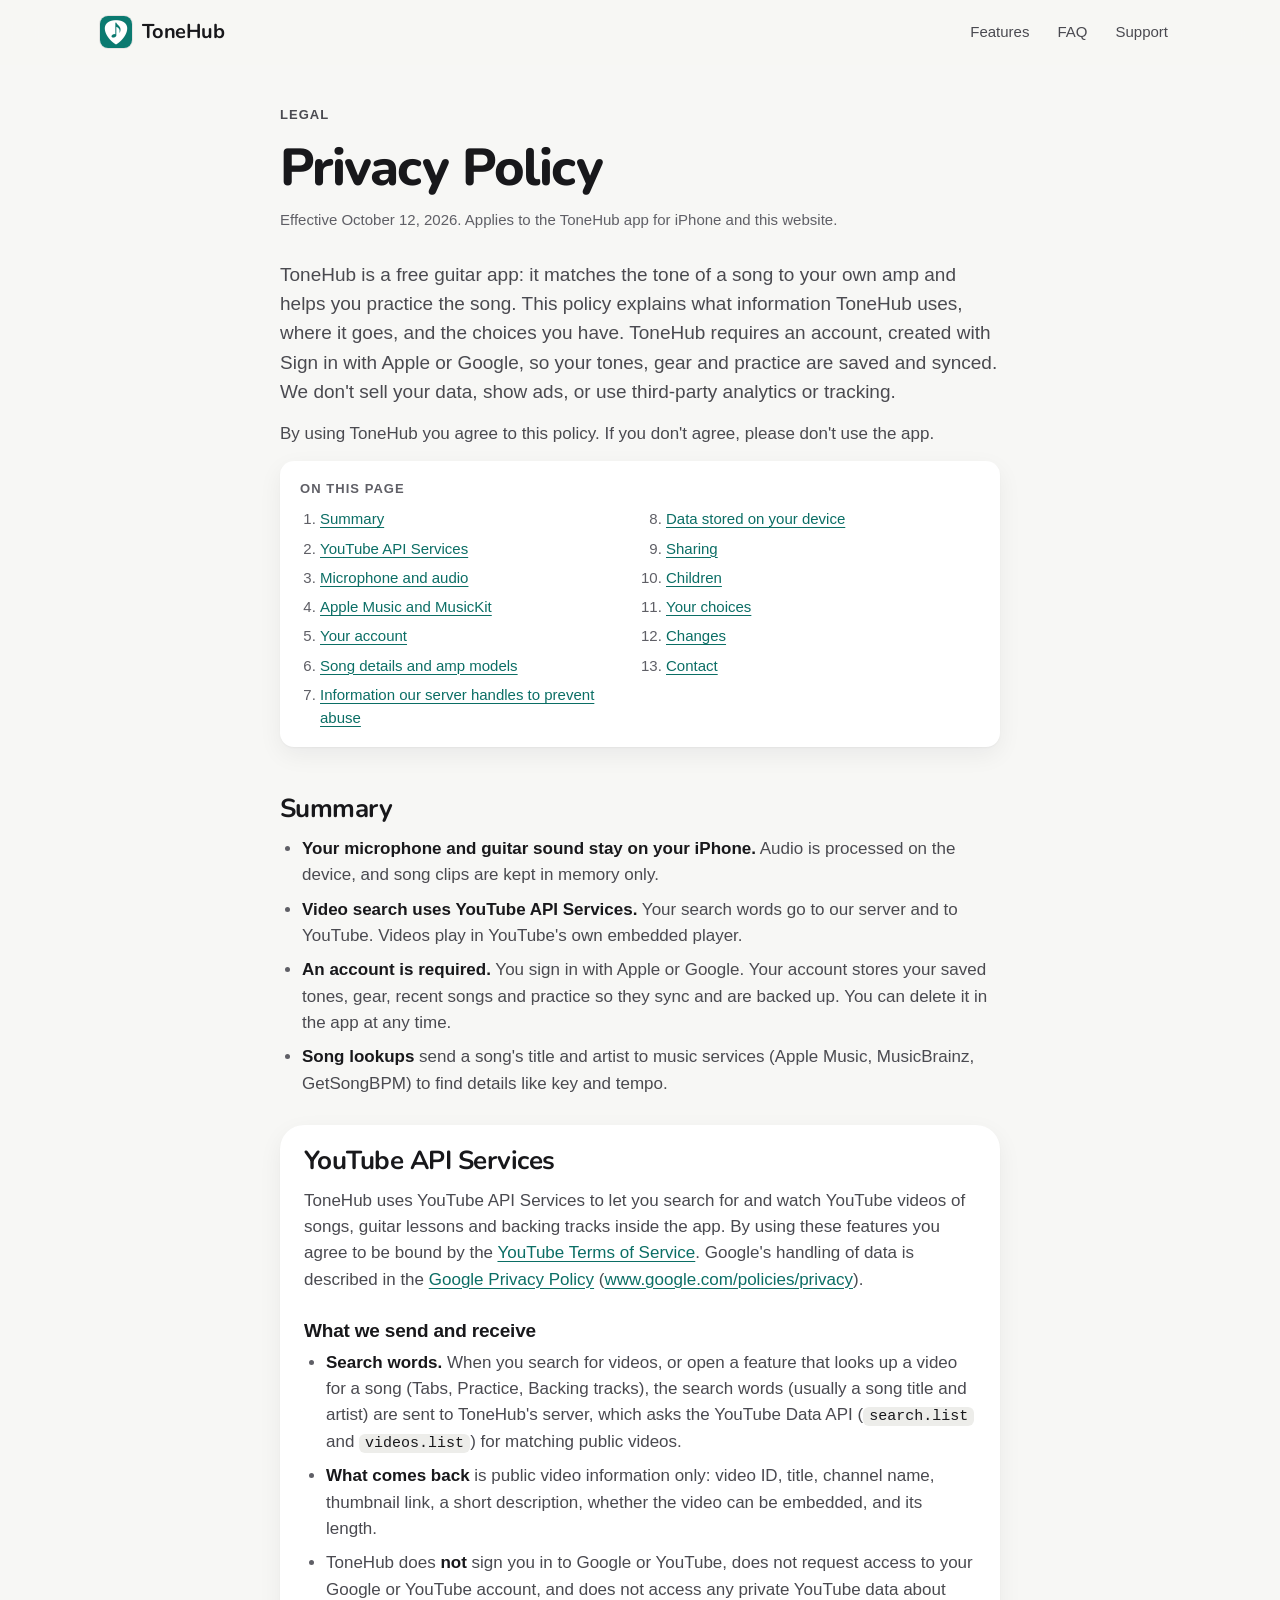
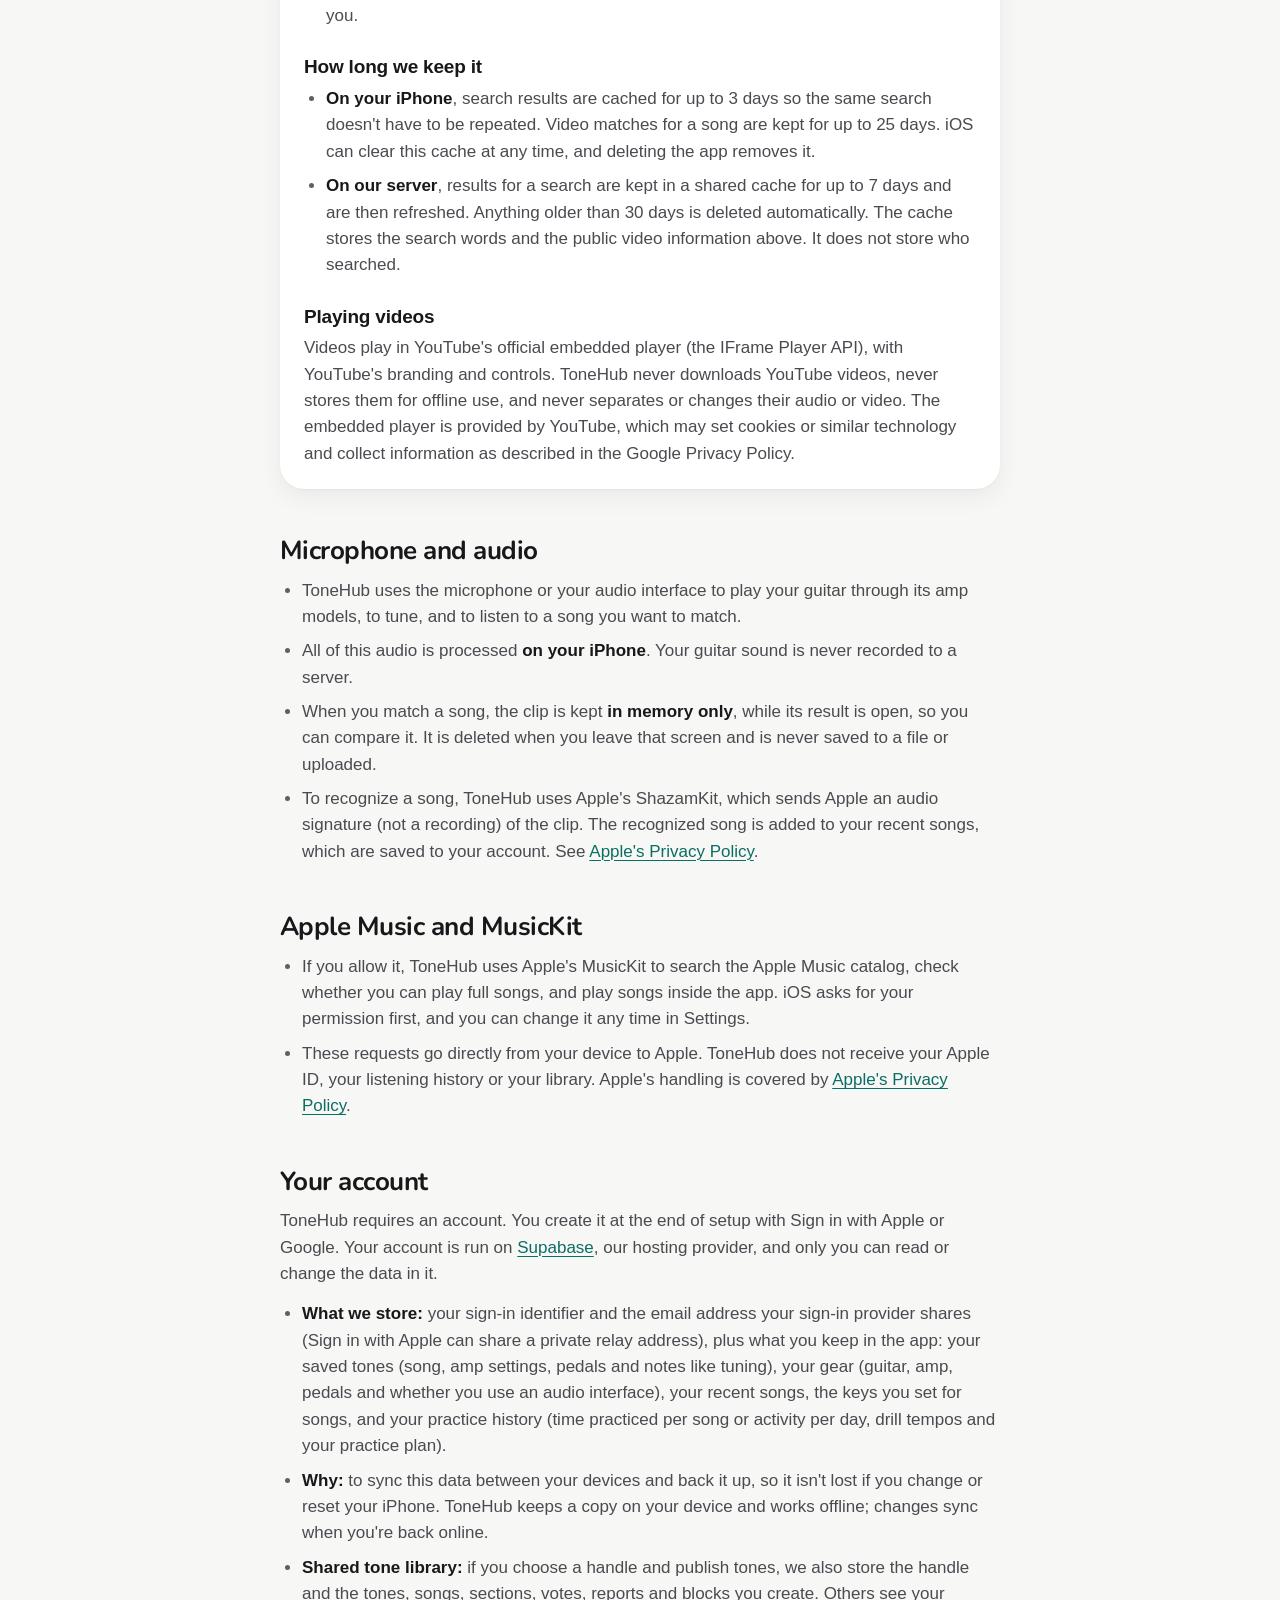
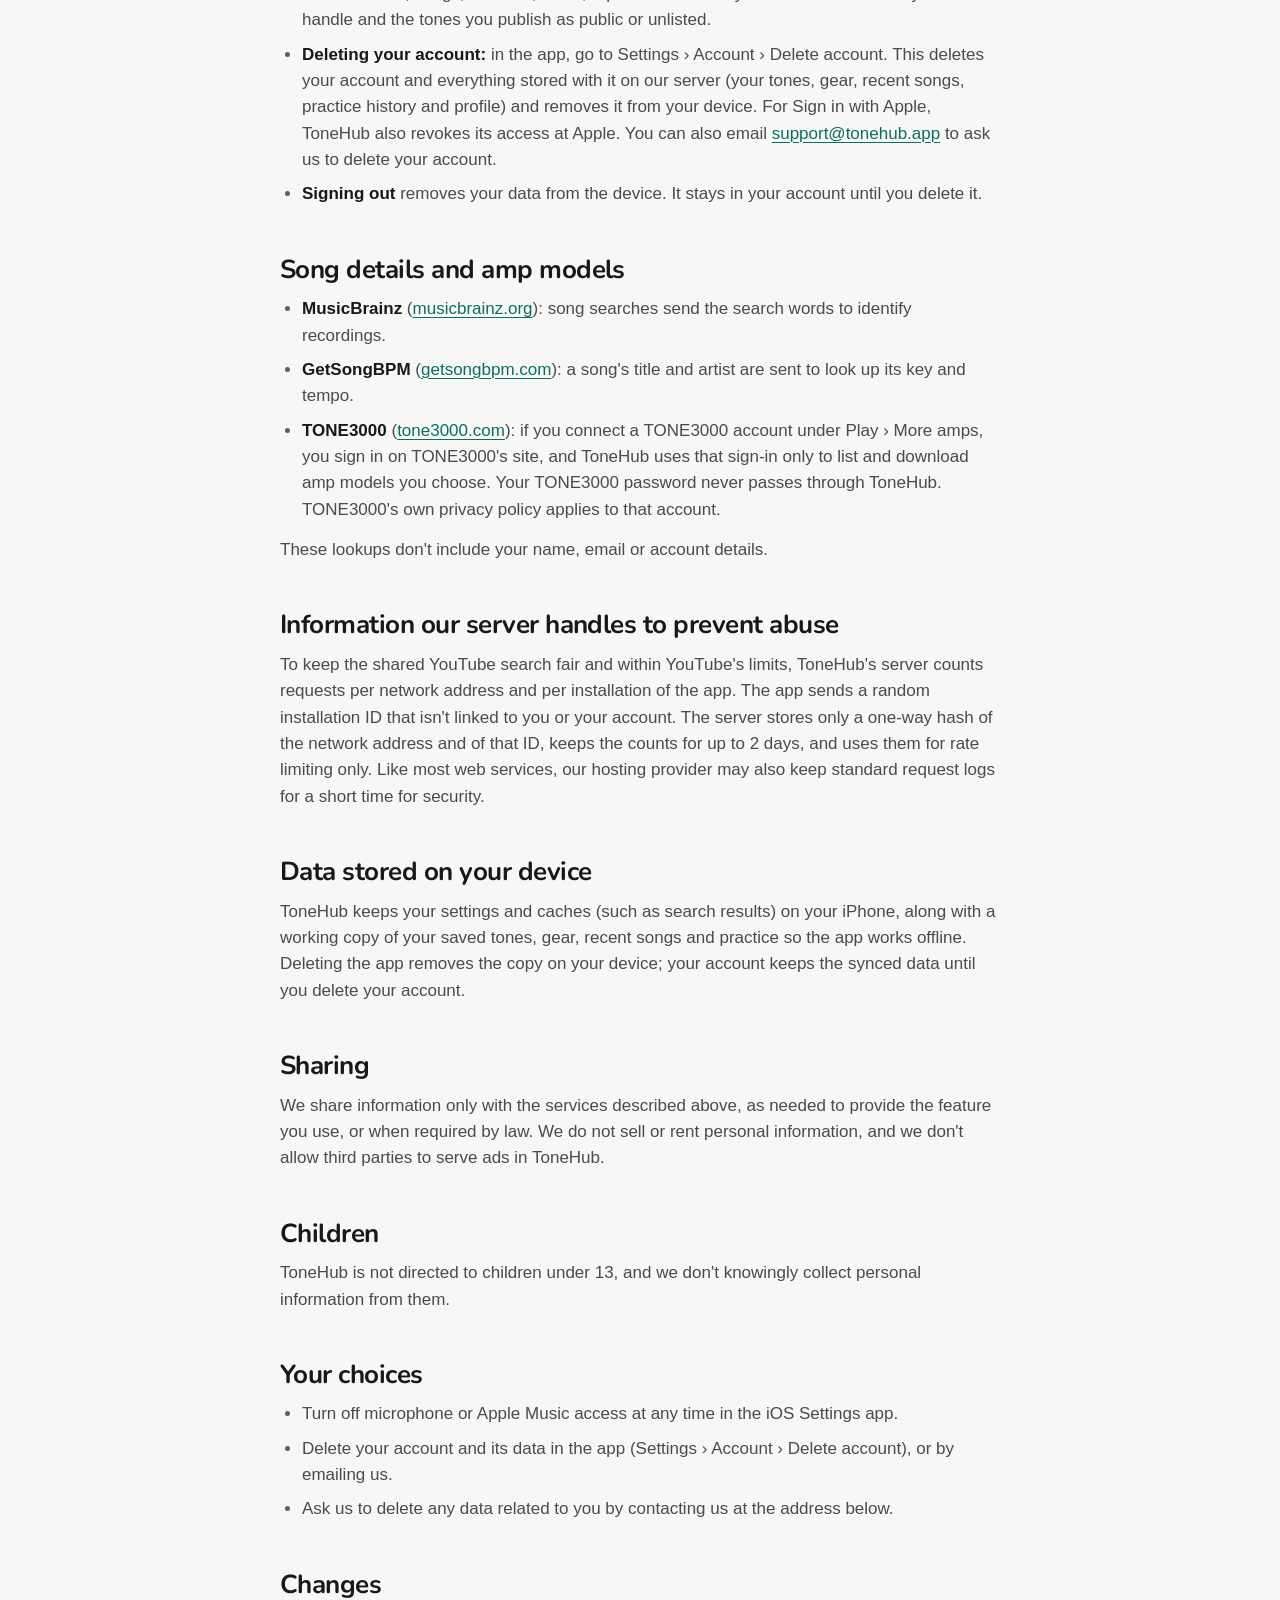
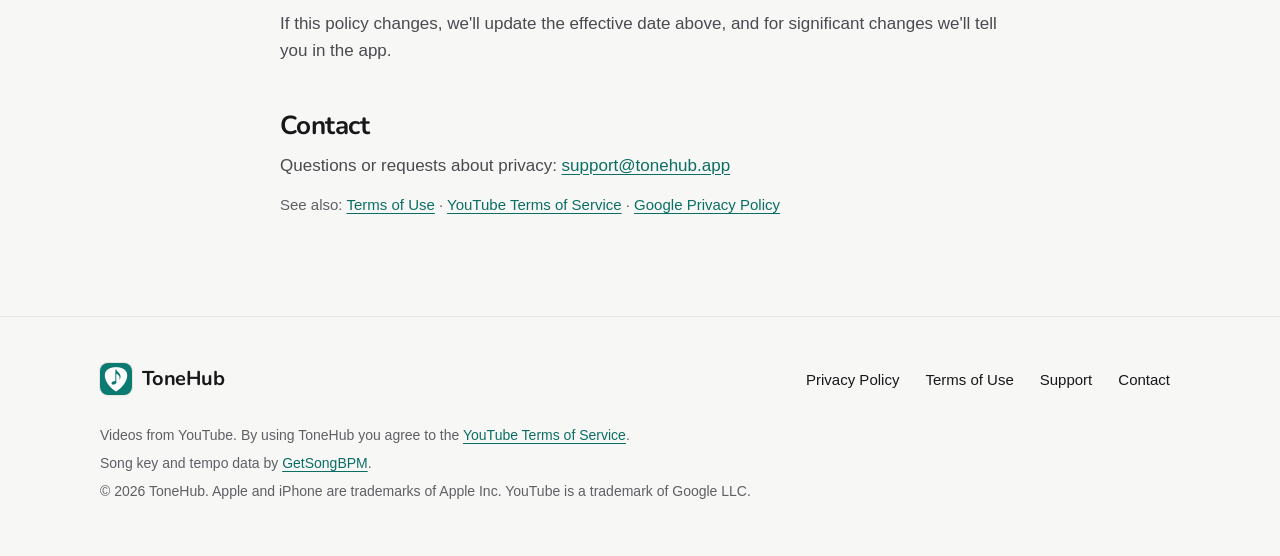
==== commit eed50c83: "New logo: guitar pick with a music note Co-Authored-By: Claude Opus 5.5 <noreply@anthropic.com> Clau" ====
--- a/privacy.html
+++ b/privacy.html
@@ -13,11 +13,11 @@
 <meta property="og:title" content="ToneHub Privacy Policy">
 <meta property="og:description" content="How the ToneHub guitar app handles your data, including its use of YouTube API Services.">
 <meta property="og:url" content="https://tonehub.app/privacy">
-<meta property="og:image" content="https://tonehub.app/assets/brand/og.png">
+<meta property="og:image" content="https://tonehub.app/assets/brand/og.png?v=0808c208">
 <meta name="twitter:card" content="summary_large_image">
-<link rel="icon" type="image/png" sizes="32x32" href="assets/brand/favicon-32.png">
-<link rel="icon" type="image/png" sizes="48x48" href="assets/brand/favicon-48.png">
-<link rel="apple-touch-icon" href="assets/brand/apple-touch-icon.png">
+<link rel="icon" type="image/png" sizes="32x32" href="assets/brand/favicon-32.png?v=0808c208">
+<link rel="icon" type="image/png" sizes="48x48" href="assets/brand/favicon-48.png?v=0808c208">
+<link rel="apple-touch-icon" href="assets/brand/apple-touch-icon.png?v=0808c208">
 <link rel="preconnect" href="https://fonts.googleapis.com">
 <link rel="preconnect" href="https://fonts.gstatic.com" crossorigin>
 <link rel="stylesheet" href="https://fonts.googleapis.com/css2?family=Nunito:wght@700;800&display=swap">
@@ -28,7 +28,7 @@
 
 <header class="site-header">
   <div class="wrap">
-    <a class="brand" href="/" aria-label="ToneHub home"><img src="assets/brand/icon-512.webp" alt="" width="32" height="32">ToneHub</a>
+    <a class="brand" href="/" aria-label="ToneHub home"><img src="assets/brand/icon-512.webp?v=0808c208" alt="" width="32" height="32">ToneHub</a>
     <nav class="nav" aria-label="Main">
       <a class="nav-hide" href="/#features">Features</a>
       <a href="/#faq">FAQ</a>
@@ -155,7 +155,7 @@
 <footer class="site-footer">
   <div class="wrap">
     <div class="top">
-      <a class="brand" href="/" aria-label="ToneHub home"><img src="assets/brand/icon-512.webp" alt="" width="32" height="32" loading="lazy">ToneHub</a>
+      <a class="brand" href="/" aria-label="ToneHub home"><img src="assets/brand/icon-512.webp?v=0808c208" alt="" width="32" height="32" loading="lazy">ToneHub</a>
       <ul class="footer-links">
         <li><a href="/privacy" aria-current="page">Privacy Policy</a></li>
         <li><a href="/terms">Terms of Use</a></li>
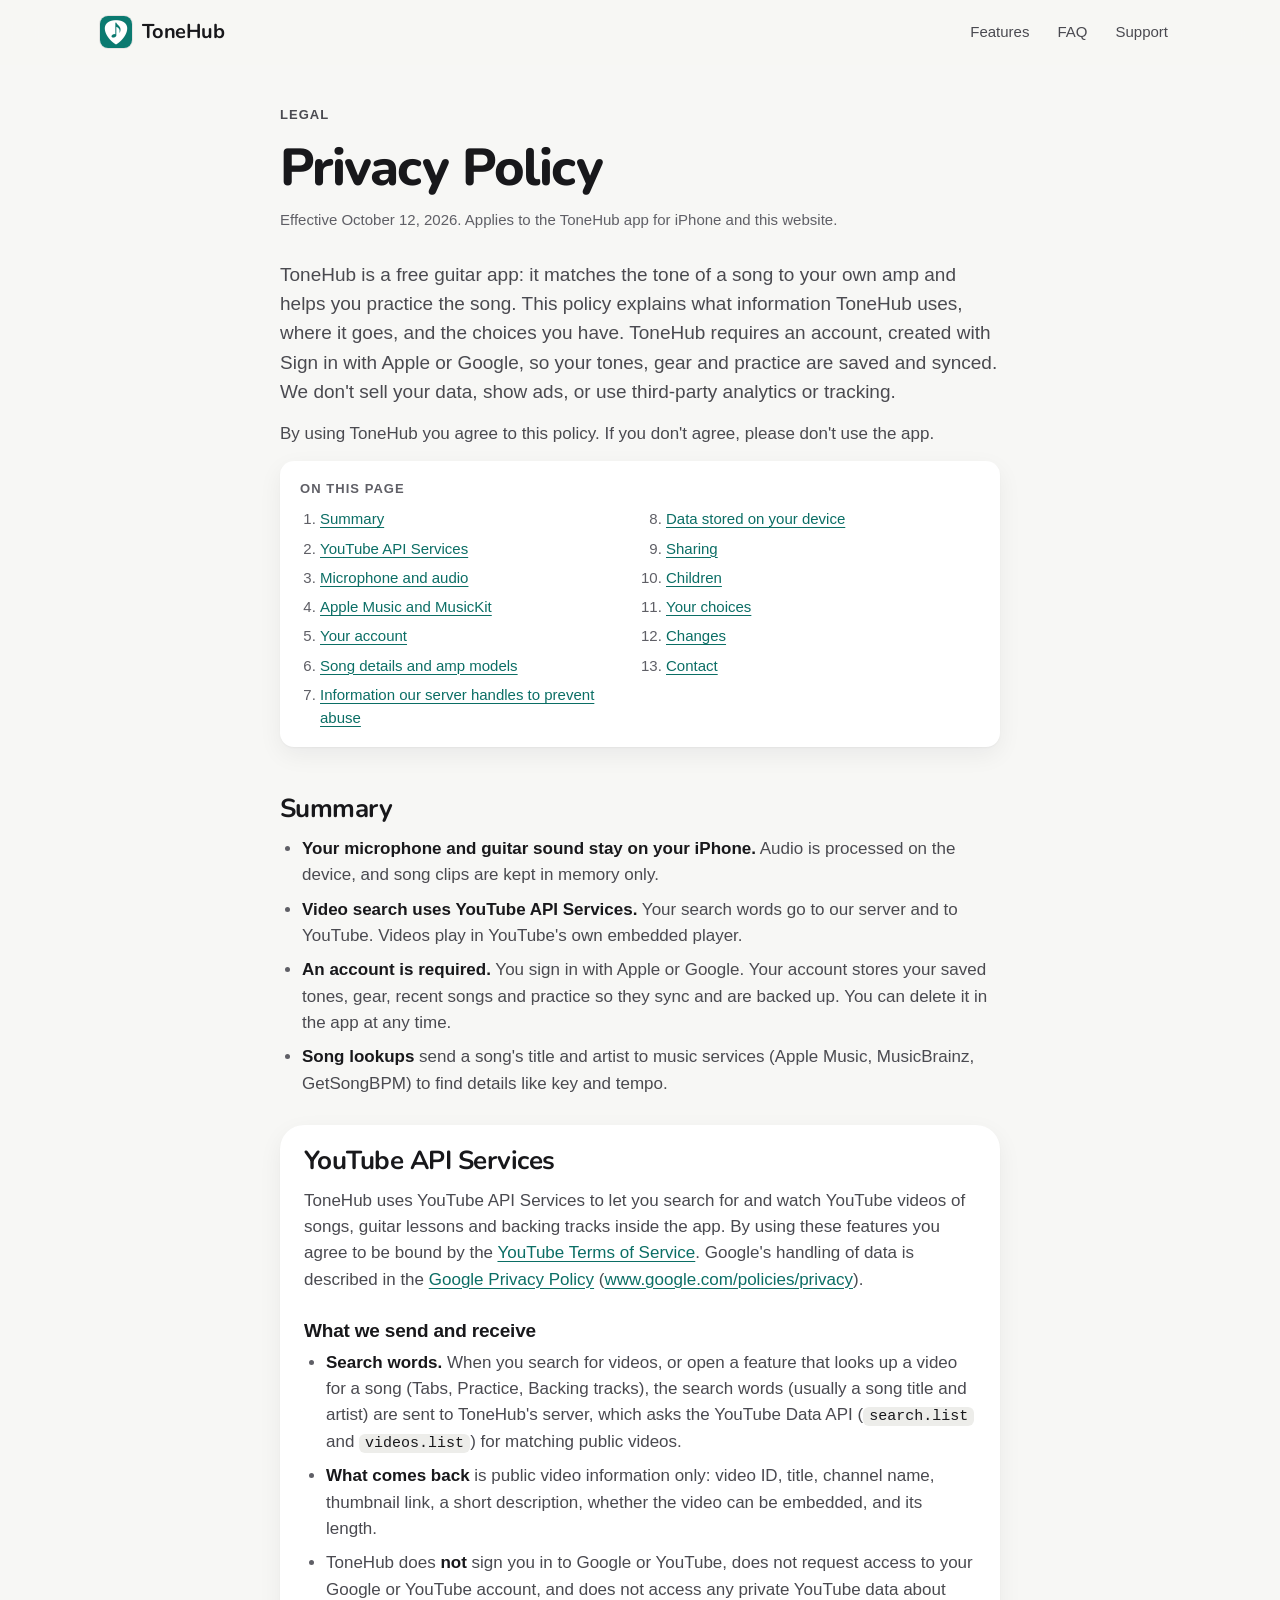
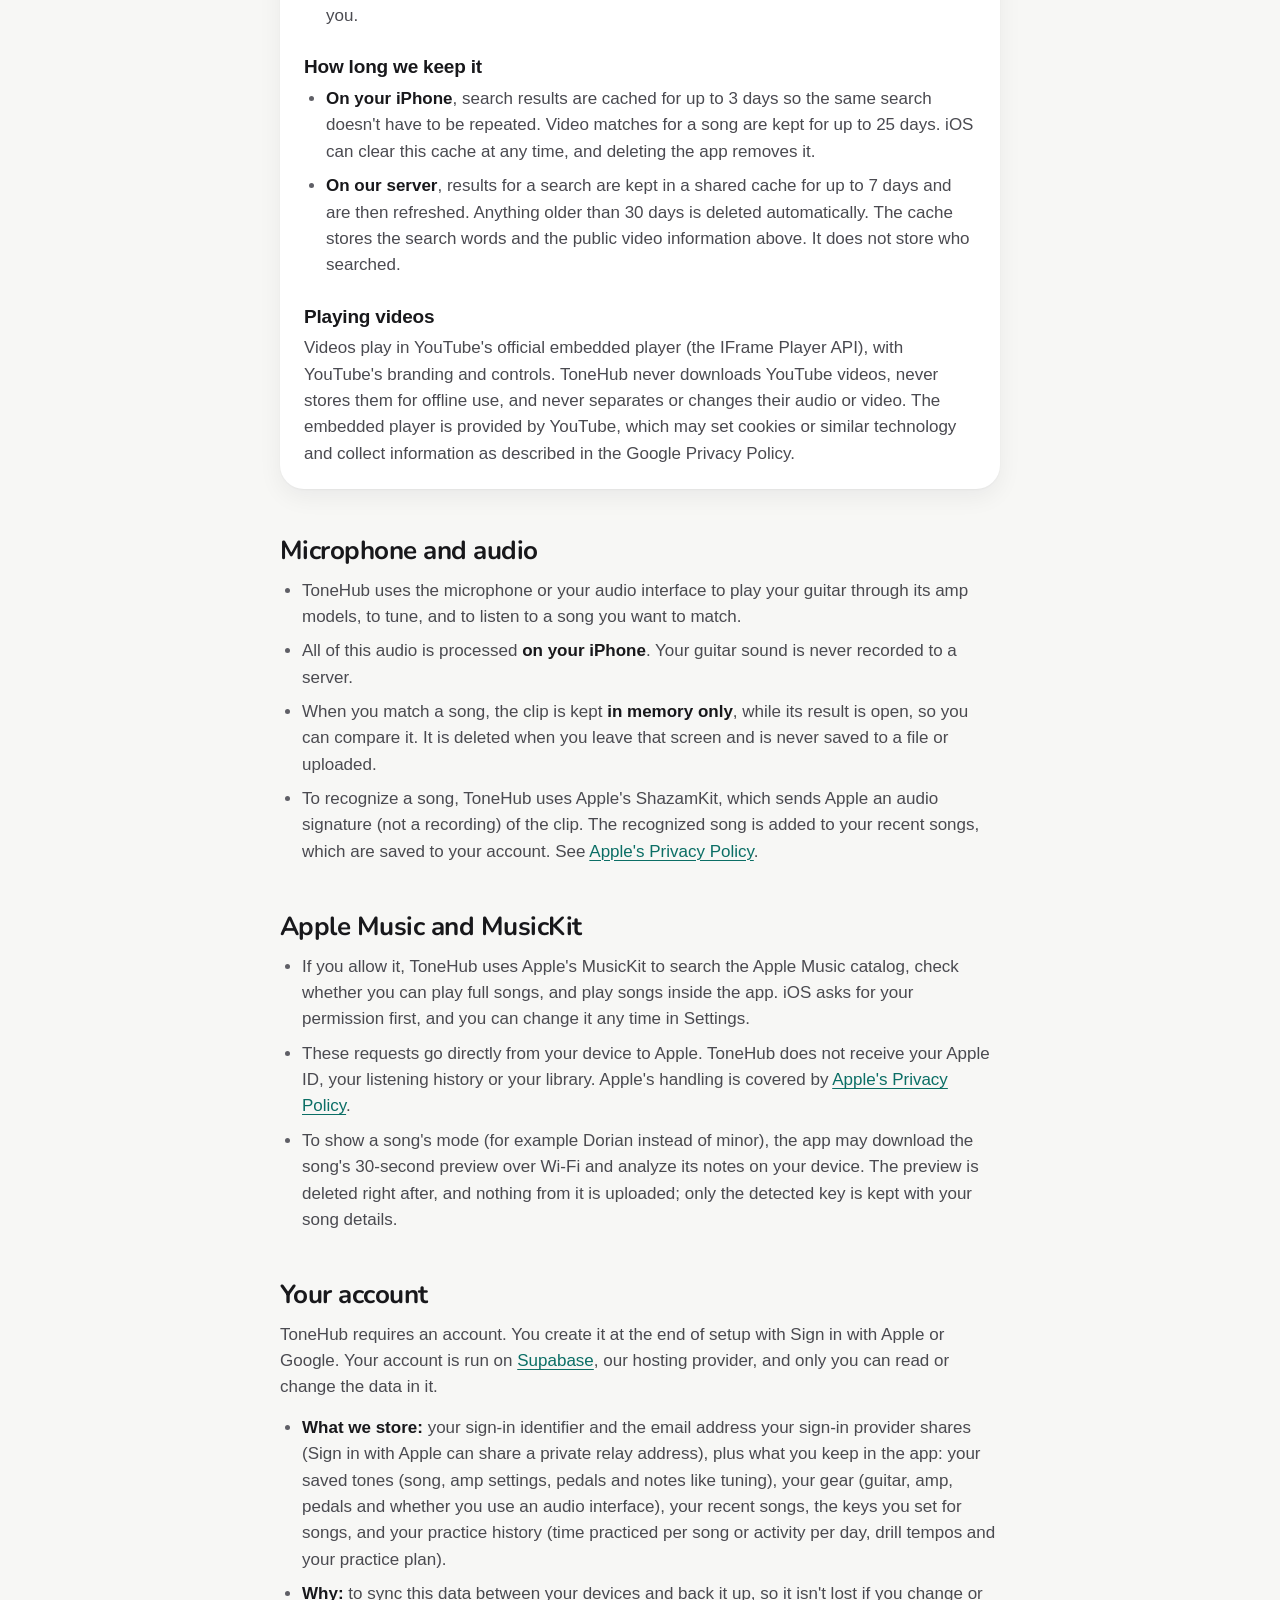
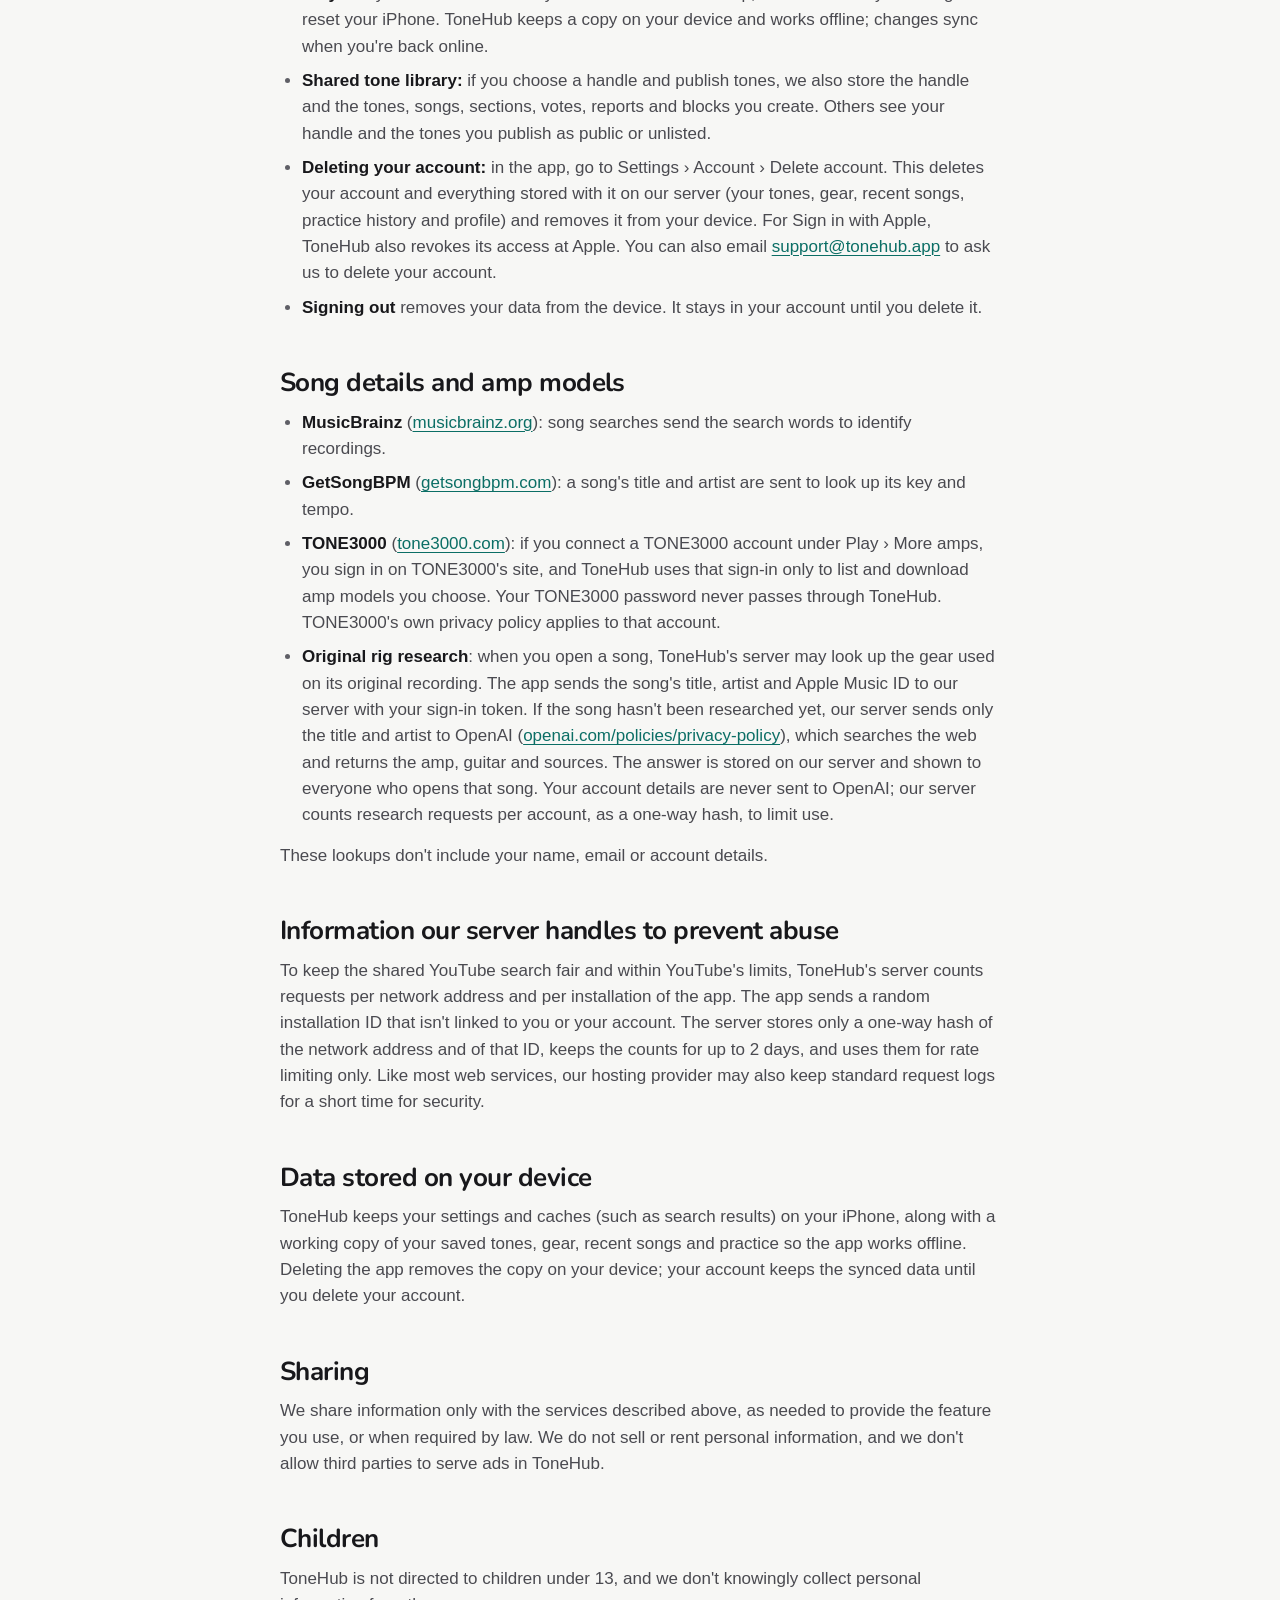
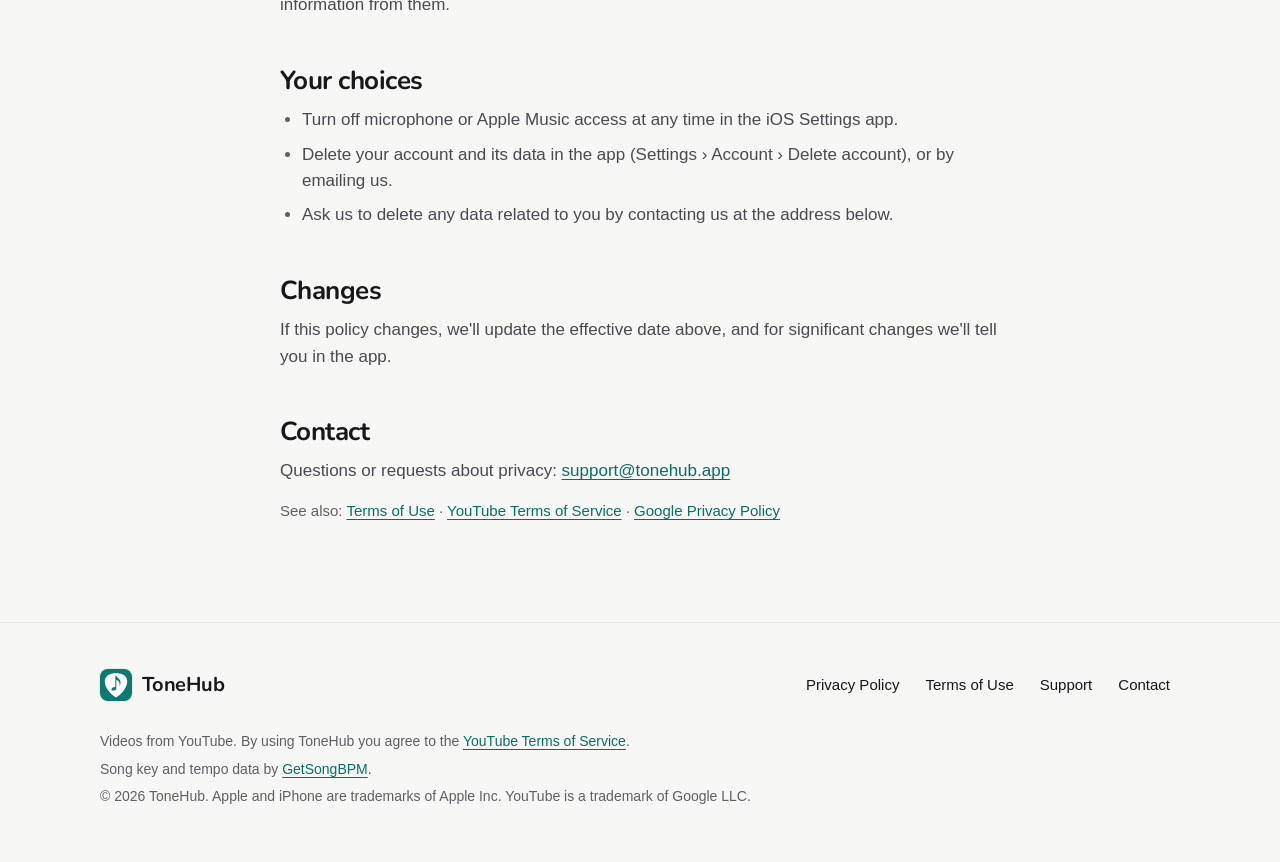
==== commit 99c453c2: "Privacy: Original rig research (OpenAI) and on-device preview analysis for modes Co-Authored-By: Cla" ====
--- a/privacy.html
+++ b/privacy.html
@@ -103,6 +103,7 @@
     <ul>
       <li>If you allow it, ToneHub uses Apple's MusicKit to search the Apple Music catalog, check whether you can play full songs, and play songs inside the app. iOS asks for your permission first, and you can change it any time in Settings.</li>
       <li>These requests go directly from your device to Apple. ToneHub does not receive your Apple ID, your listening history or your library. Apple's handling is covered by <a href="https://www.apple.com/legal/privacy/">Apple's Privacy Policy</a>.</li>
+      <li>To show a song's mode (for example Dorian instead of minor), the app may download the song's 30-second preview over Wi-Fi and analyze its notes on your device. The preview is deleted right after, and nothing from it is uploaded; only the detected key is kept with your song details.</li>
     </ul>
 
     <h2 id="account">Your account</h2>
@@ -120,6 +121,7 @@
       <li><strong>MusicBrainz</strong> (<a href="https://musicbrainz.org">musicbrainz.org</a>): song searches send the search words to identify recordings.</li>
       <li><strong>GetSongBPM</strong> (<a href="https://getsongbpm.com">getsongbpm.com</a>): a song's title and artist are sent to look up its key and tempo.</li>
       <li><strong>TONE3000</strong> (<a href="https://www.tone3000.com">tone3000.com</a>): if you connect a TONE3000 account under Play › More amps, you sign in on TONE3000's site, and ToneHub uses that sign-in only to list and download amp models you choose. Your TONE3000 password never passes through ToneHub. TONE3000's own privacy policy applies to that account.</li>
+      <li><strong>Original rig research</strong>: when you open a song, ToneHub's server may look up the gear used on its original recording. The app sends the song's title, artist and Apple Music ID to our server with your sign-in token. If the song hasn't been researched yet, our server sends only the title and artist to OpenAI (<a href="https://openai.com/policies/privacy-policy">openai.com/policies/privacy-policy</a>), which searches the web and returns the amp, guitar and sources. The answer is stored on our server and shown to everyone who opens that song. Your account details are never sent to OpenAI; our server counts research requests per account, as a one-way hash, to limit use.</li>
     </ul>
     <p>These lookups don't include your name, email or account details.</p>
 
--- a/assets/site.css
+++ b/assets/site.css
@@ -105,29 +105,21 @@
 .free-badge svg { width: 18px; height: 18px; flex: none; }
 .cta-row { display: flex; flex-wrap: wrap; gap: 12px; align-items: center; }
 .hero-art { position: relative; display: flex; justify-content: center; gap: 0; padding: 8px 0 24px; }
-.hero-art .phone { width: min(54vw, 280px); flex: none; }
-.hero-art .phone.back { width: min(46vw, 240px); margin-left: -10vw; margin-top: 56px; z-index: 0; }
+.hero-art .phone { width: min(58vw, 306px); flex: none; }
+.hero-art .phone.back { width: min(50vw, 262px); margin-left: -18vw; margin-top: 56px; z-index: 0; }
 .hero-art .phone.front { z-index: 1; }
 .hero-glow { position: absolute; inset: 10% 0 0 0; background: radial-gradient(closest-side, color-mix(in srgb, var(--fill) 22%, transparent), transparent); filter: blur(10px); z-index: -1; }
 @media (min-width: 900px) {
   .hero { padding: 72px 0 48px; }
   .hero .wrap { grid-template-columns: minmax(0,1.05fr) minmax(0,1fr); gap: 48px; }
-  .hero-art .phone { width: 290px; }
-  .hero-art .phone.back { width: 250px; margin-left: -40px; }
-}
-
-/* Phone frame around real screenshots */
-.phone {
-  position: relative; border-radius: 40px; overflow: hidden; background: var(--surface);
-  box-shadow: 0 0 0 1px var(--phone-ring), var(--shadow-lg);
-  aspect-ratio: 600 / 1184;
-}
-.phone img { width: 100%; height: 100%; object-fit: cover; object-position: top; }
-.phone { --shot-bg: #F7F7F5; background: var(--shot-bg); }
-.phone::after { /* fade where the screenshot is cropped */
-  content: ""; position: absolute; left: 0; right: 0; bottom: 0; height: 16%;
-  background: linear-gradient(to bottom, transparent, var(--shot-bg) 90%); pointer-events: none;
-}
+  .hero-art .phone { width: 316px; }
+  .hero-art .phone.back { width: 272px; margin-left: -88px; }
+}
+
+/* Screenshots: each image is the whole device (Apple's iPhone bezel) with its own soft shadow,
+   on a transparent background; the device fills about 92% of the image width. */
+.phone { position: relative; aspect-ratio: 640 / 1206; }
+.phone img { display: block; width: 100%; height: auto; }
 
 /* Sections */
 section { padding: 64px 0; }
@@ -173,8 +165,8 @@
 .car-track::-webkit-scrollbar { display: none; }
 .car-track:focus-visible { outline-offset: -3px; border-radius: var(--radius-sm); }
 .slide { flex: none; width: calc((100% - (var(--per) - 1) * var(--gap)) / var(--per)); scroll-snap-align: start; text-align: center; }
-.slide .phone { border-radius: 34px; width: 100%; max-width: 252px; margin: 0 auto; }
-.slide h3 { font-size: 19px; font-weight: 700; margin: 18px 0 4px; }
+.slide .phone { width: 100%; max-width: 276px; margin: 0 auto; }
+.slide h3 { font-size: 19px; font-weight: 700; margin: 2px 0 4px; }
 .slide p { margin: 0; color: var(--text2); font-size: 15px; line-height: 1.45; }
 .car-nav { display: flex; align-items: center; justify-content: center; gap: 16px; }
 .car-dots { display: flex; flex-wrap: wrap; justify-content: center; gap: 0; }
@@ -211,11 +203,11 @@
 .steps .num { font: 700 13px/1 var(--font); color: var(--text3); }
 .steps p { margin: 2px 0 0; color: var(--text2); font-size: 15px; line-height: 1.45; }
 .how-art { position: relative; display: flex; justify-content: center; }
-.how-art .phone { width: min(64vw, 260px); }
+.how-art .phone { width: min(70vw, 284px); }
 .how-art .hero-glow { inset: 8% -10% 0; }
 @media (min-width: 900px) {
   .how-grid { grid-template-columns: minmax(0,1.1fr) minmax(0,1fr); gap: 48px; }
-  .how-art .phone { width: 280px; }
+  .how-art .phone { width: 306px; }
 }
 
 /* Free band */
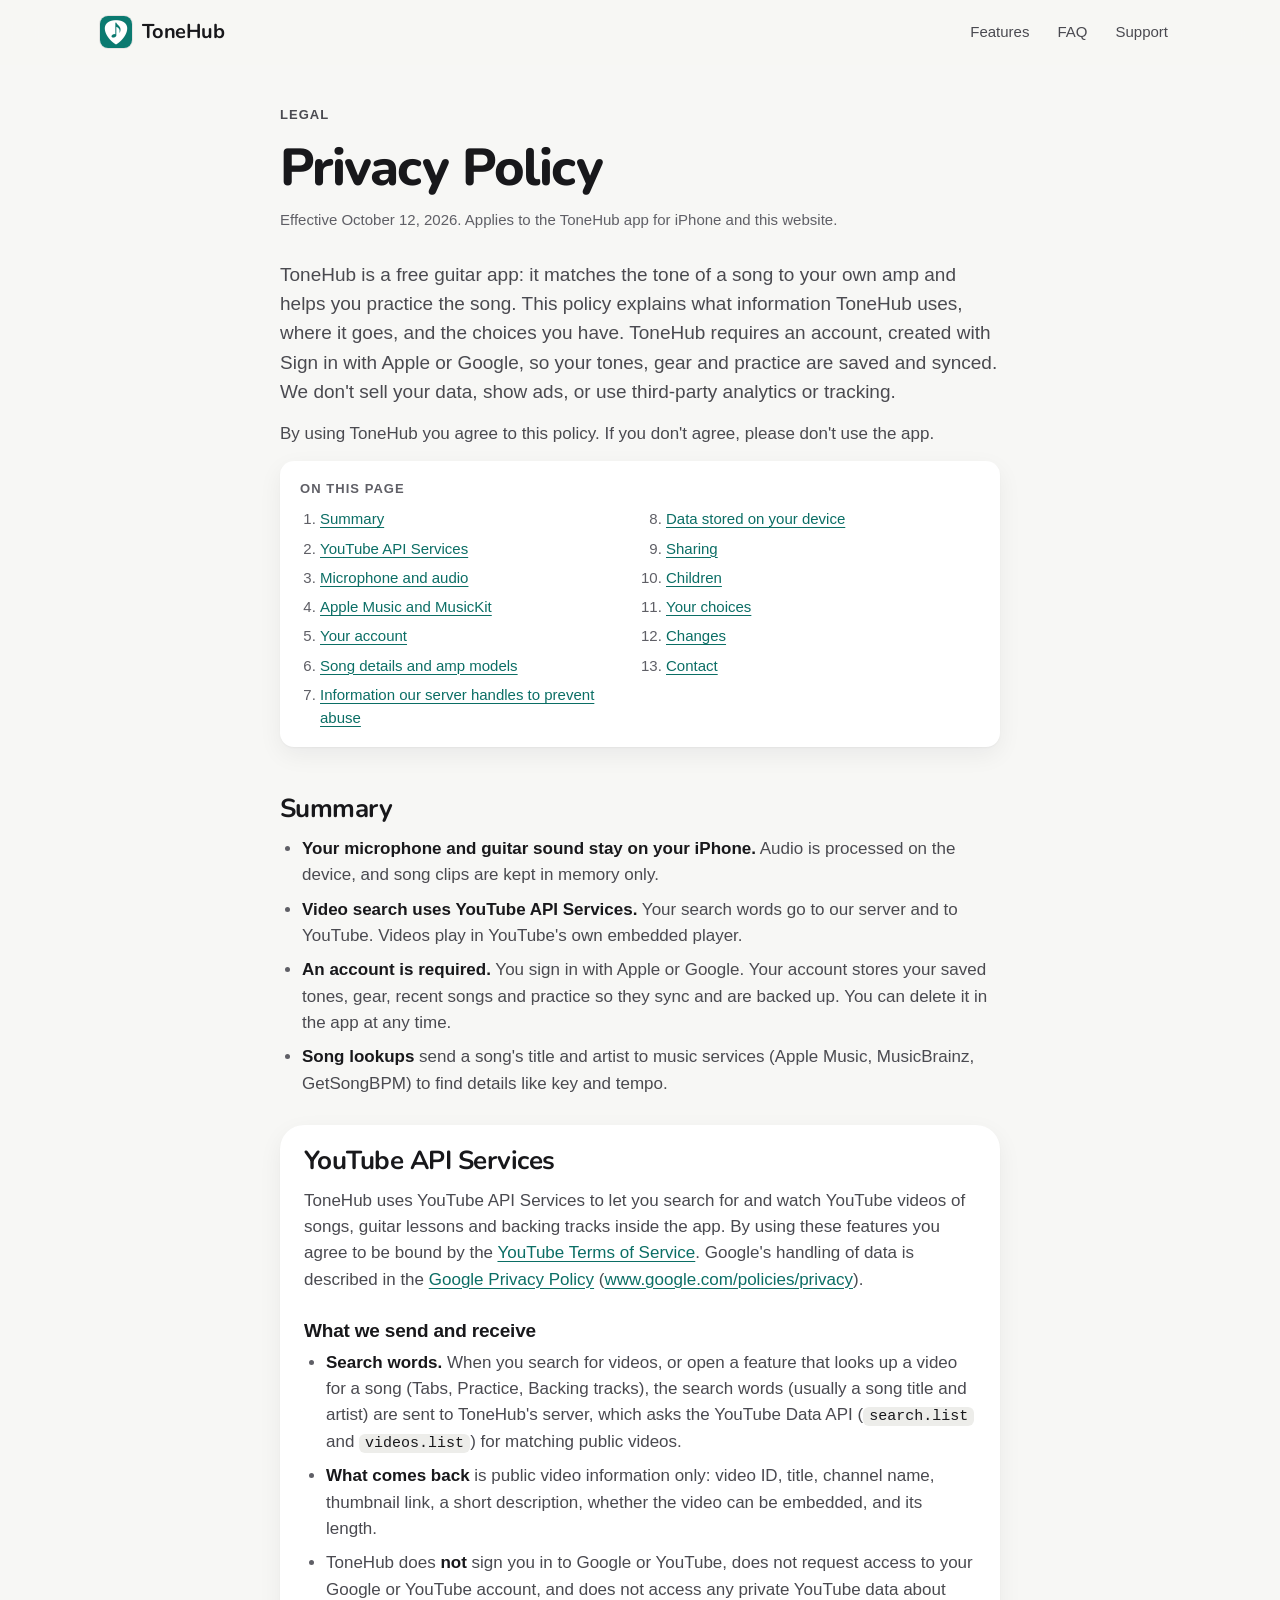
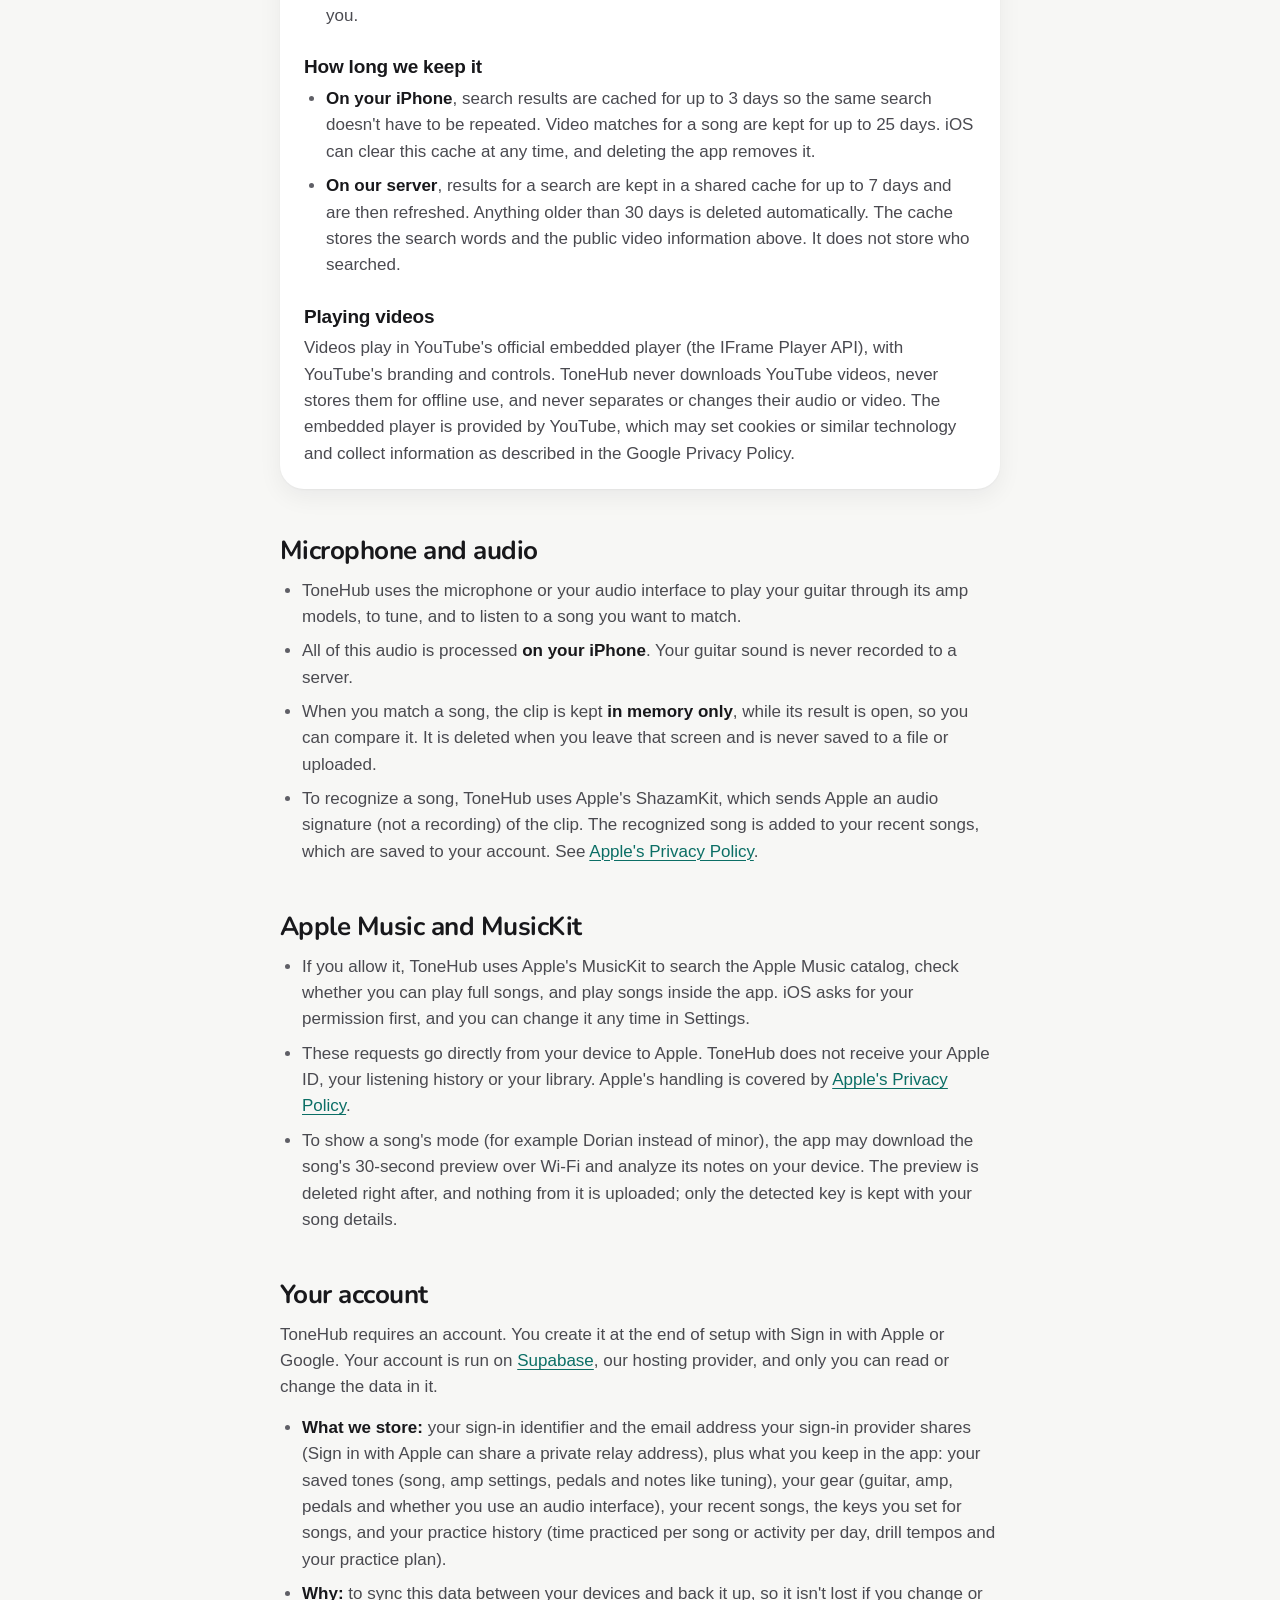
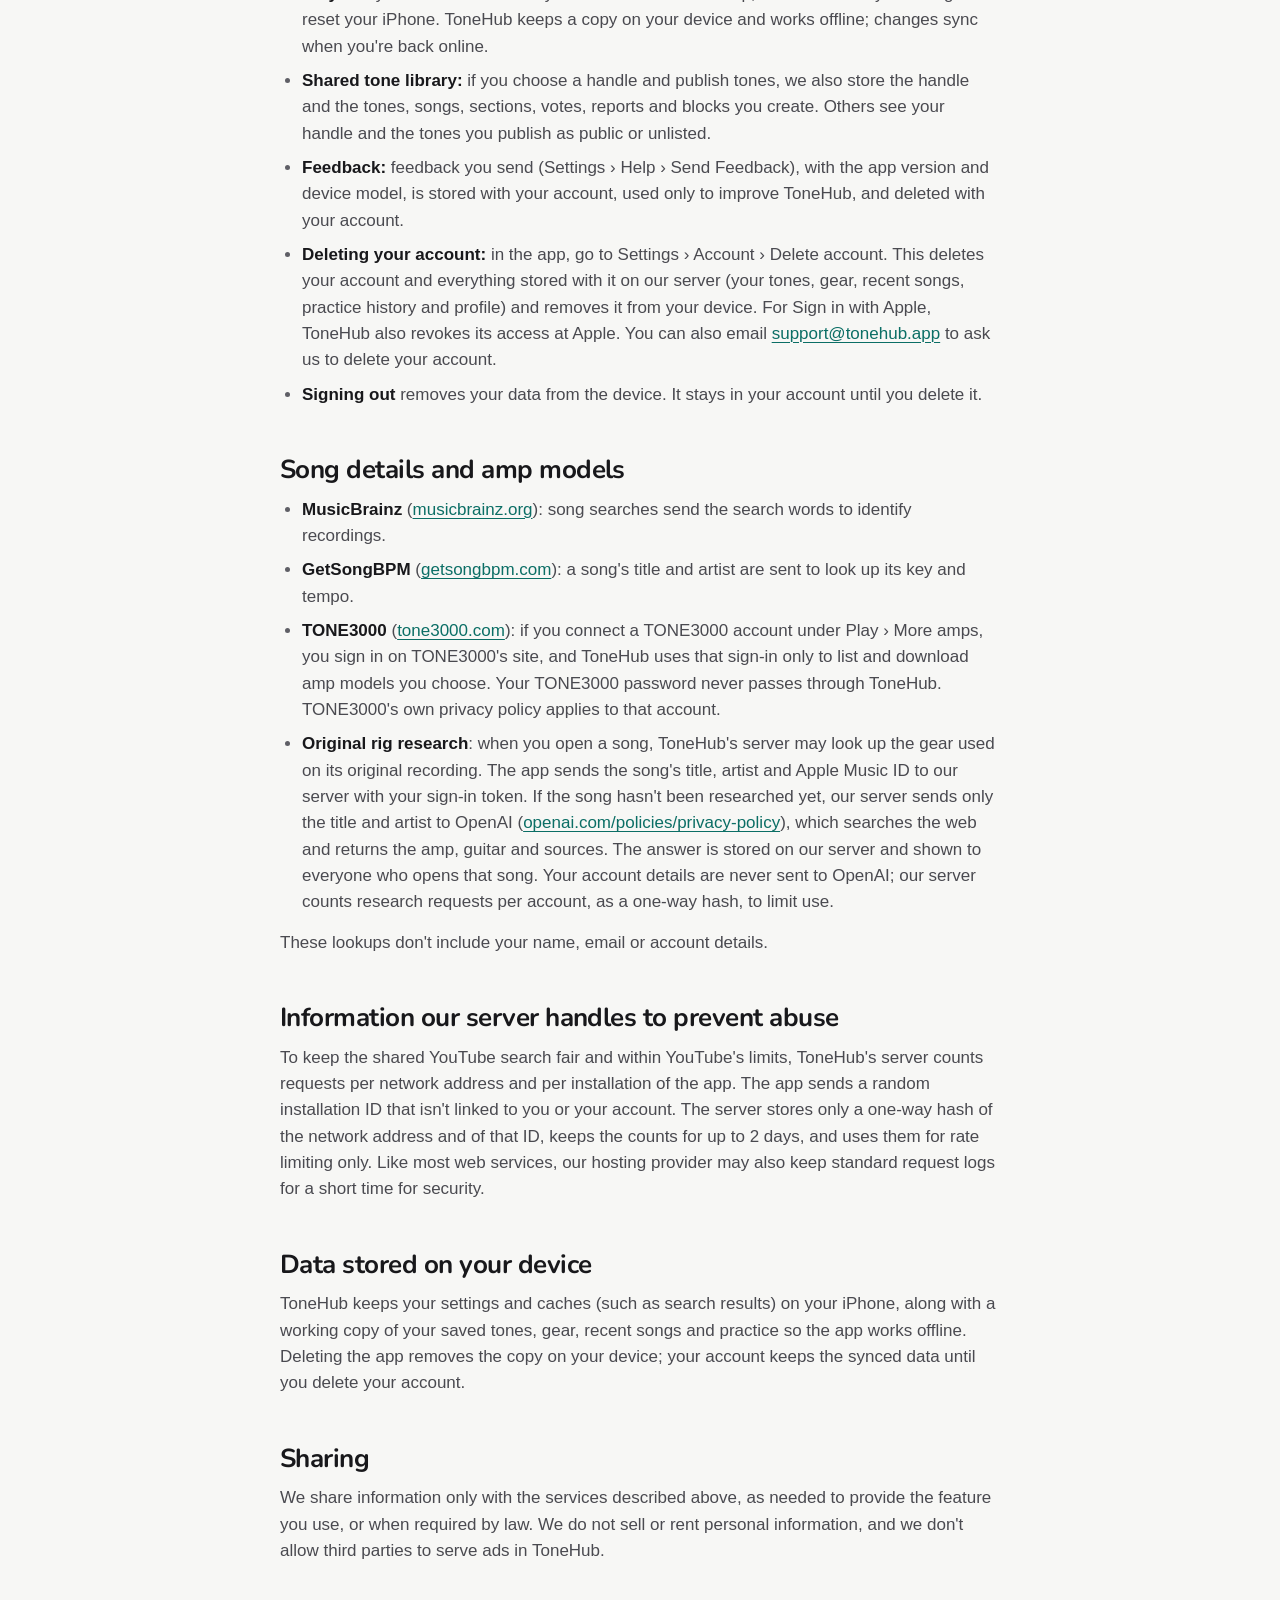
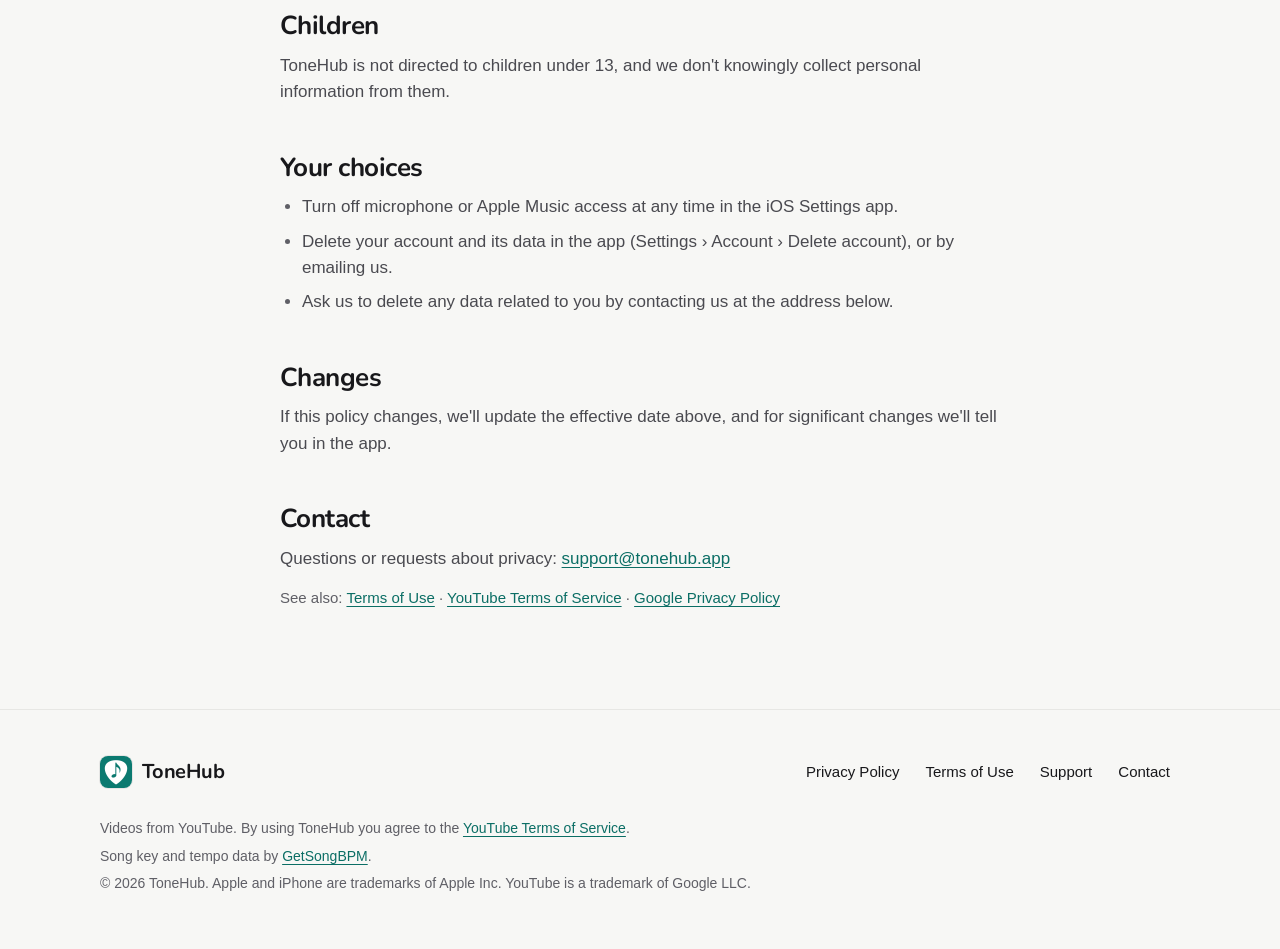
==== commit 3008711c: "Privacy: in-app feedback is stored with your account, used only to improve ToneHub Co-Authored-By: C" ====
--- a/privacy.html
+++ b/privacy.html
@@ -112,6 +112,7 @@
       <li><strong>What we store:</strong> your sign-in identifier and the email address your sign-in provider shares (Sign in with Apple can share a private relay address), plus what you keep in the app: your saved tones (song, amp settings, pedals and notes like tuning), your gear (guitar, amp, pedals and whether you use an audio interface), your recent songs, the keys you set for songs, and your practice history (time practiced per song or activity per day, drill tempos and your practice plan).</li>
       <li><strong>Why:</strong> to sync this data between your devices and back it up, so it isn't lost if you change or reset your iPhone. ToneHub keeps a copy on your device and works offline; changes sync when you're back online.</li>
       <li><strong>Shared tone library:</strong> if you choose a handle and publish tones, we also store the handle and the tones, songs, sections, votes, reports and blocks you create. Others see your handle and the tones you publish as public or unlisted.</li>
+      <li><strong>Feedback:</strong> feedback you send (Settings › Help › Send Feedback), with the app version and device model, is stored with your account, used only to improve ToneHub, and deleted with your account.</li>
       <li><strong>Deleting your account:</strong> in the app, go to Settings › Account › Delete account. This deletes your account and everything stored with it on our server (your tones, gear, recent songs, practice history and profile) and removes it from your device. For Sign in with Apple, ToneHub also revokes its access at Apple. You can also email <a href="mailto:support@tonehub.app">support@tonehub.app</a> to ask us to delete your account.</li>
       <li><strong>Signing out</strong> removes your data from the device. It stays in your account until you delete it.</li>
     </ul>
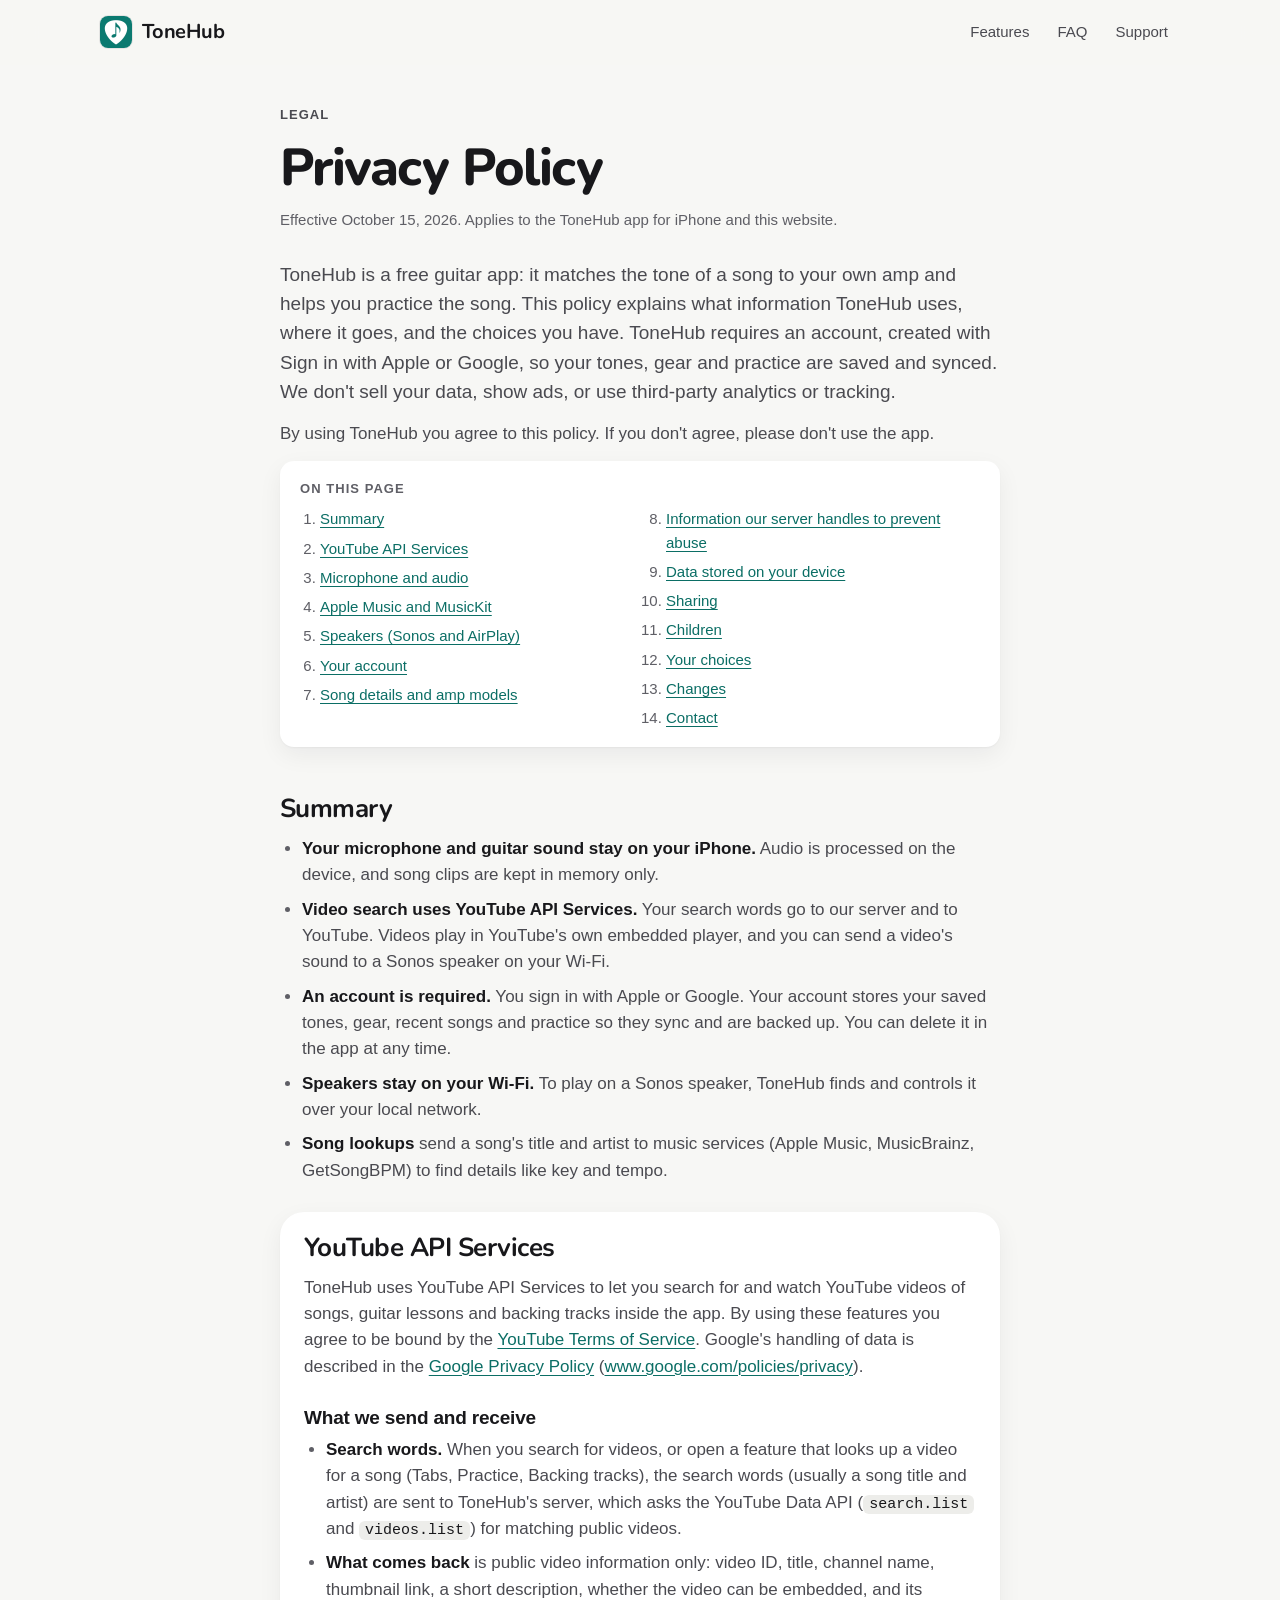
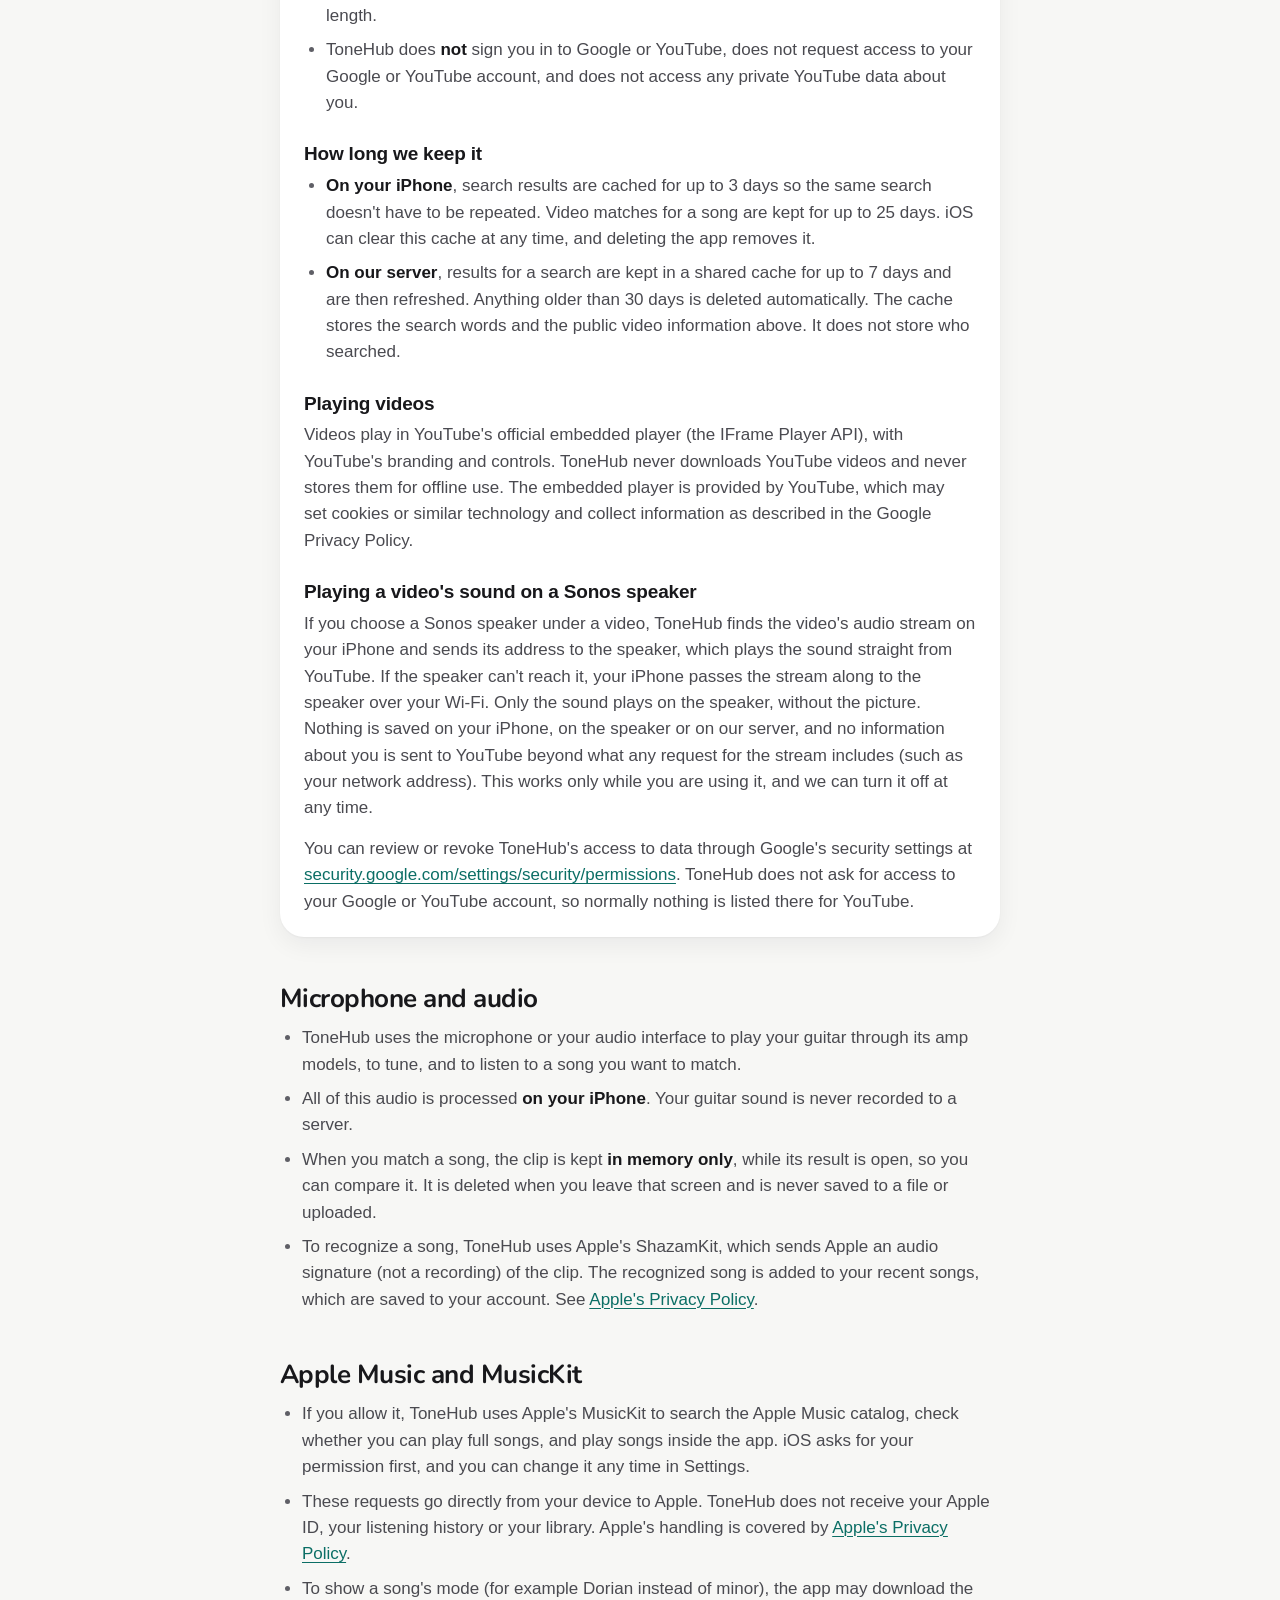
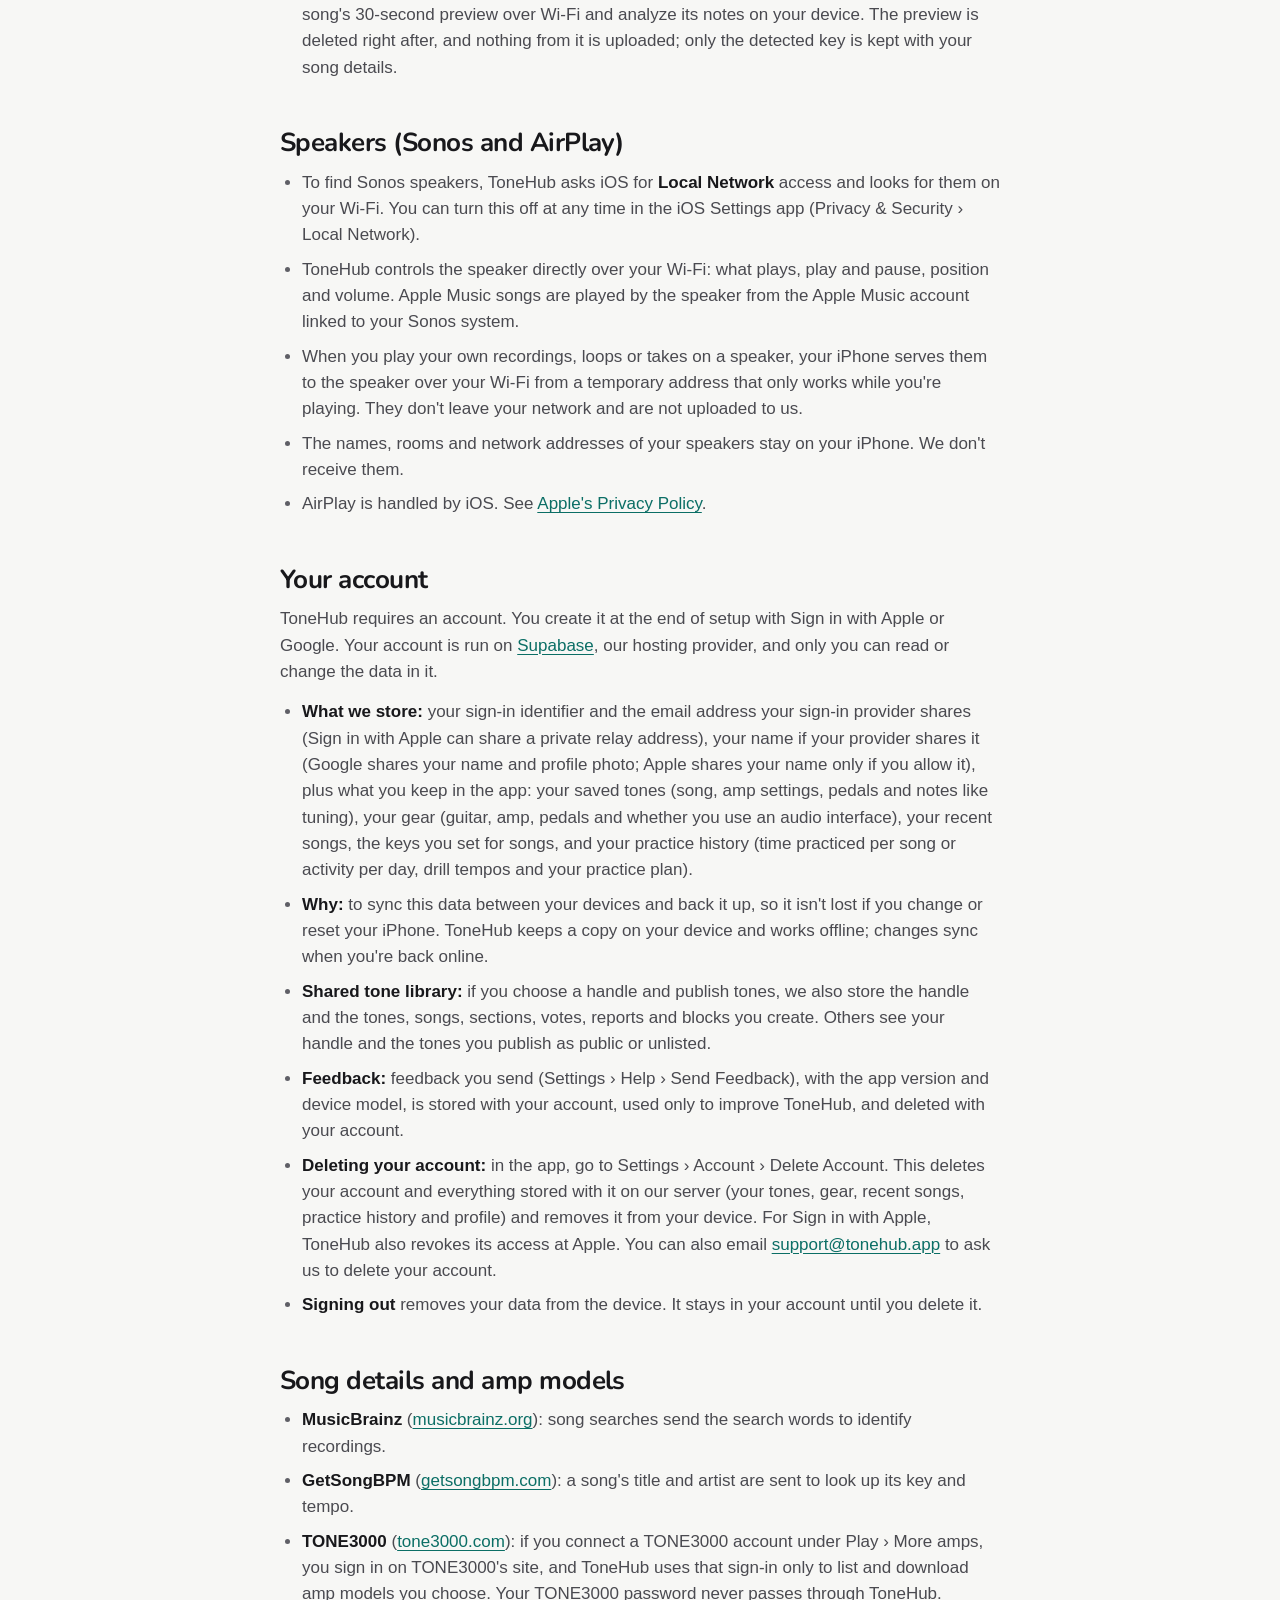
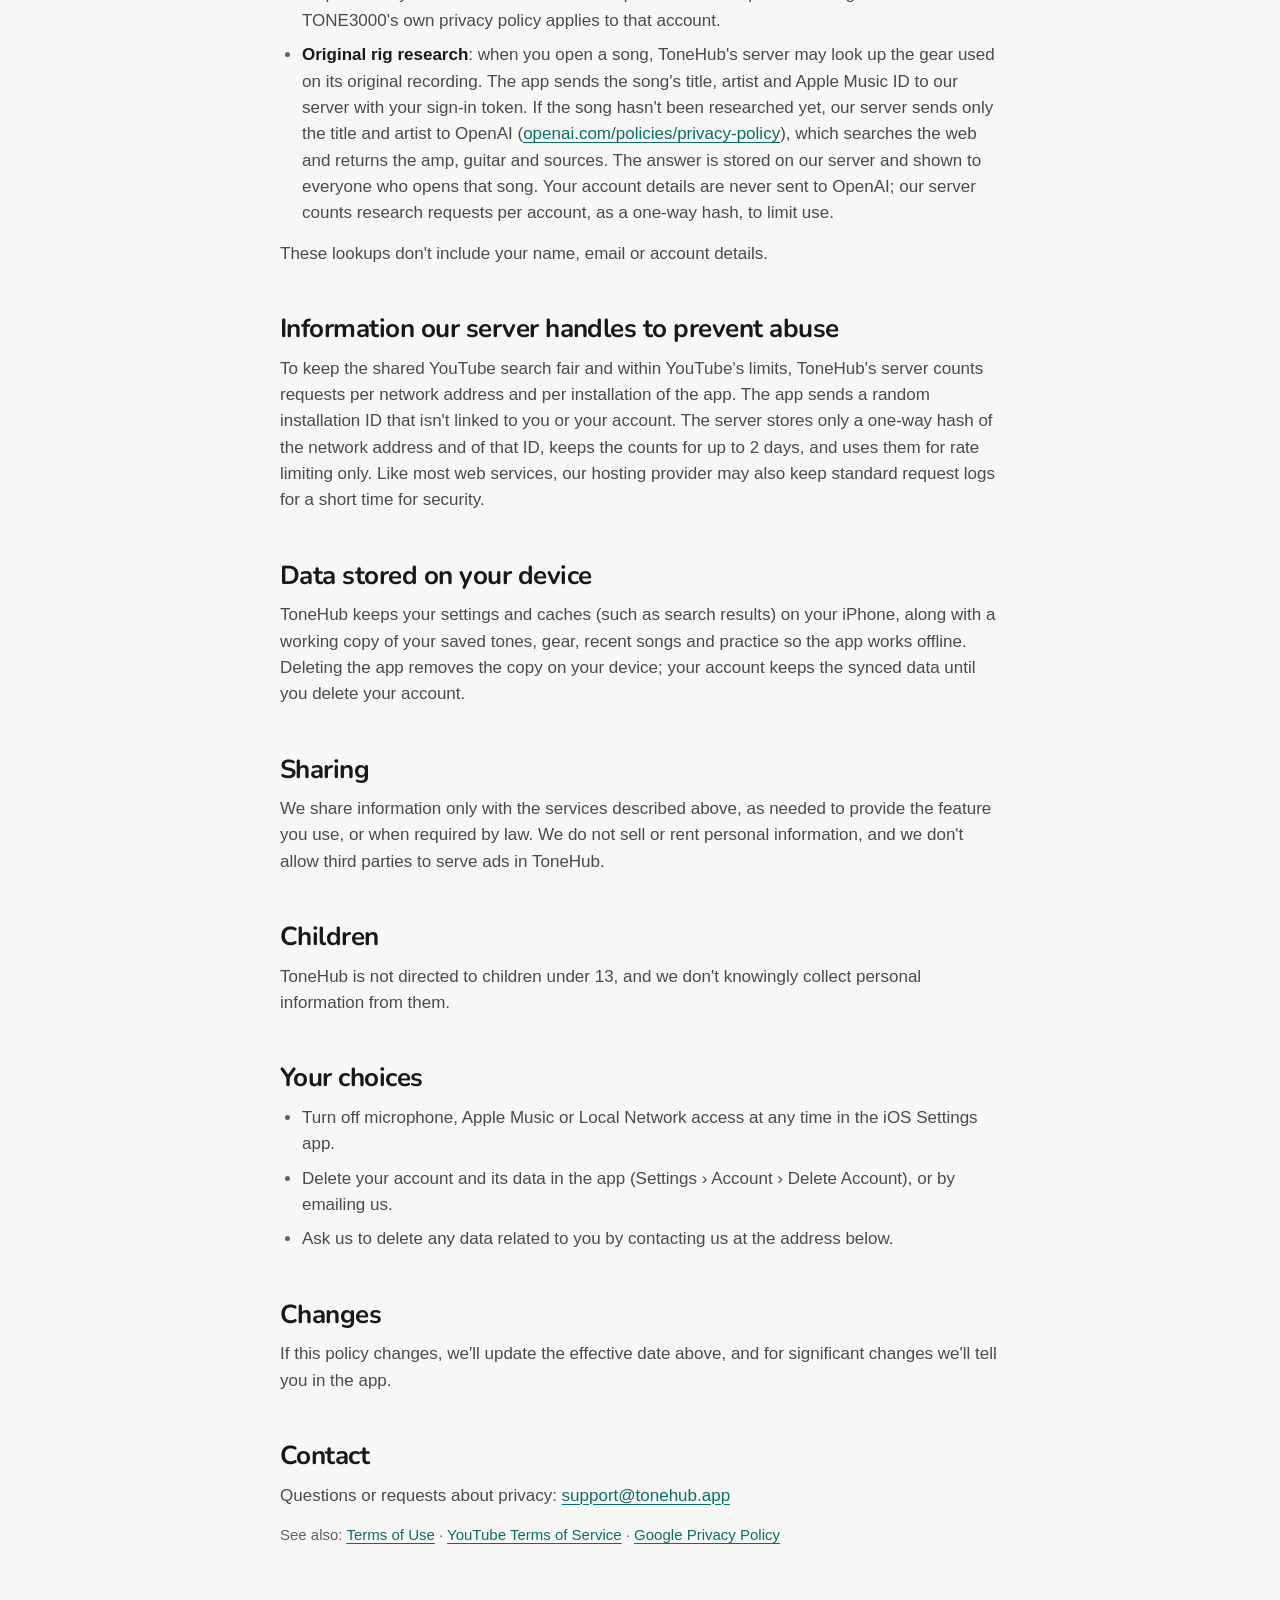
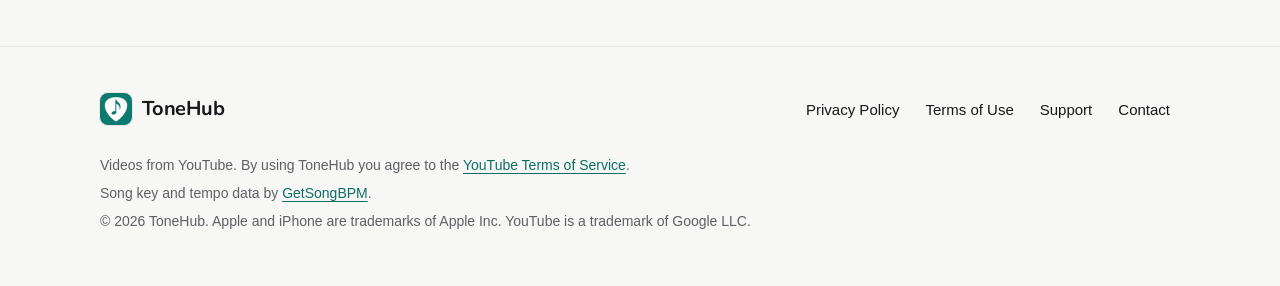
==== commit d42e2c97: "Privacy: YouTube to Sonos, Speakers section, Google name and photo; Terms: trademark line Co-Authore" ====
--- a/privacy.html
+++ b/privacy.html
@@ -41,7 +41,7 @@
   <div class="wrap">
     <p class="kicker">Legal</p>
     <h1>Privacy Policy</h1>
-    <p class="meta">Effective October 12, 2026. Applies to the ToneHub app for iPhone and this website.</p>
+    <p class="meta">Effective October 15, 2026. Applies to the ToneHub app for iPhone and this website.</p>
 
     <p class="intro">ToneHub is a free guitar app: it matches the tone of a song to your own amp and helps you practice the song. This policy explains what information ToneHub uses, where it goes, and the choices you have. ToneHub requires an account, created with Sign in with Apple or Google, so your tones, gear and practice are saved and synced. We don't sell your data, show ads, or use third-party analytics or tracking.</p>
     <p>By using ToneHub you agree to this policy. If you don't agree, please don't use the app.</p>
@@ -53,6 +53,7 @@
         <li><a href="#youtube">YouTube API Services</a></li>
         <li><a href="#microphone">Microphone and audio</a></li>
         <li><a href="#apple-music">Apple Music and MusicKit</a></li>
+        <li><a href="#speakers">Speakers (Sonos and AirPlay)</a></li>
         <li><a href="#account">Your account</a></li>
         <li><a href="#song-details">Song details and amp models</a></li>
         <li><a href="#abuse">Information our server handles to prevent abuse</a></li>
@@ -68,8 +69,9 @@
     <h2 id="summary">Summary</h2>
     <ul>
       <li><strong>Your microphone and guitar sound stay on your iPhone.</strong> Audio is processed on the device, and song clips are kept in memory only.</li>
-      <li><strong>Video search uses YouTube API Services.</strong> Your search words go to our server and to YouTube. Videos play in YouTube's own embedded player.</li>
+      <li><strong>Video search uses YouTube API Services.</strong> Your search words go to our server and to YouTube. Videos play in YouTube's own embedded player, and you can send a video's sound to a Sonos speaker on your Wi-Fi.</li>
       <li><strong>An account is required.</strong> You sign in with Apple or Google. Your account stores your saved tones, gear, recent songs and practice so they sync and are backed up. You can delete it in the app at any time.</li>
+      <li><strong>Speakers stay on your Wi-Fi.</strong> To play on a Sonos speaker, ToneHub finds and controls it over your local network.</li>
       <li><strong>Song lookups</strong> send a song's title and artist to music services (Apple Music, MusicBrainz, GetSongBPM) to find details like key and tempo.</li>
     </ul>
 
@@ -88,7 +90,10 @@
         <li><strong>On our server</strong>, results for a search are kept in a shared cache for up to 7 days and are then refreshed. Anything older than 30 days is deleted automatically. The cache stores the search words and the public video information above. It does not store who searched.</li>
       </ul>
       <h3>Playing videos</h3>
-      <p>Videos play in YouTube's official embedded player (the IFrame Player API), with YouTube's branding and controls. ToneHub never downloads YouTube videos, never stores them for offline use, and never separates or changes their audio or video. The embedded player is provided by YouTube, which may set cookies or similar technology and collect information as described in the Google Privacy Policy.</p>
+      <p>Videos play in YouTube's official embedded player (the IFrame Player API), with YouTube's branding and controls. ToneHub never downloads YouTube videos and never stores them for offline use. The embedded player is provided by YouTube, which may set cookies or similar technology and collect information as described in the Google Privacy Policy.</p>
+      <h3>Playing a video's sound on a Sonos speaker</h3>
+      <p>If you choose a Sonos speaker under a video, ToneHub finds the video's audio stream on your iPhone and sends its address to the speaker, which plays the sound straight from YouTube. If the speaker can't reach it, your iPhone passes the stream along to the speaker over your Wi-Fi. Only the sound plays on the speaker, without the picture. Nothing is saved on your iPhone, on the speaker or on our server, and no information about you is sent to YouTube beyond what any request for the stream includes (such as your network address). This works only while you are using it, and we can turn it off at any time.</p>
+      <p>You can review or revoke ToneHub's access to data through Google's security settings at <a href="https://security.google.com/settings/security/permissions">security.google.com/settings/security/permissions</a>. ToneHub does not ask for access to your Google or YouTube account, so normally nothing is listed there for YouTube.</p>
     </div>
 
     <h2 id="microphone">Microphone and audio</h2>
@@ -106,14 +111,23 @@
       <li>To show a song's mode (for example Dorian instead of minor), the app may download the song's 30-second preview over Wi-Fi and analyze its notes on your device. The preview is deleted right after, and nothing from it is uploaded; only the detected key is kept with your song details.</li>
     </ul>
 
+    <h2 id="speakers">Speakers (Sonos and AirPlay)</h2>
+    <ul>
+      <li>To find Sonos speakers, ToneHub asks iOS for <strong>Local Network</strong> access and looks for them on your Wi-Fi. You can turn this off at any time in the iOS Settings app (Privacy &amp; Security › Local Network).</li>
+      <li>ToneHub controls the speaker directly over your Wi-Fi: what plays, play and pause, position and volume. Apple Music songs are played by the speaker from the Apple Music account linked to your Sonos system.</li>
+      <li>When you play your own recordings, loops or takes on a speaker, your iPhone serves them to the speaker over your Wi-Fi from a temporary address that only works while you're playing. They don't leave your network and are not uploaded to us.</li>
+      <li>The names, rooms and network addresses of your speakers stay on your iPhone. We don't receive them.</li>
+      <li>AirPlay is handled by iOS. See <a href="https://www.apple.com/legal/privacy/">Apple's Privacy Policy</a>.</li>
+    </ul>
+
     <h2 id="account">Your account</h2>
     <p>ToneHub requires an account. You create it at the end of setup with Sign in with Apple or Google. Your account is run on <a href="https://supabase.com/privacy">Supabase</a>, our hosting provider, and only you can read or change the data in it.</p>
     <ul>
-      <li><strong>What we store:</strong> your sign-in identifier and the email address your sign-in provider shares (Sign in with Apple can share a private relay address), plus what you keep in the app: your saved tones (song, amp settings, pedals and notes like tuning), your gear (guitar, amp, pedals and whether you use an audio interface), your recent songs, the keys you set for songs, and your practice history (time practiced per song or activity per day, drill tempos and your practice plan).</li>
+      <li><strong>What we store:</strong> your sign-in identifier and the email address your sign-in provider shares (Sign in with Apple can share a private relay address), your name if your provider shares it (Google shares your name and profile photo; Apple shares your name only if you allow it), plus what you keep in the app: your saved tones (song, amp settings, pedals and notes like tuning), your gear (guitar, amp, pedals and whether you use an audio interface), your recent songs, the keys you set for songs, and your practice history (time practiced per song or activity per day, drill tempos and your practice plan).</li>
       <li><strong>Why:</strong> to sync this data between your devices and back it up, so it isn't lost if you change or reset your iPhone. ToneHub keeps a copy on your device and works offline; changes sync when you're back online.</li>
       <li><strong>Shared tone library:</strong> if you choose a handle and publish tones, we also store the handle and the tones, songs, sections, votes, reports and blocks you create. Others see your handle and the tones you publish as public or unlisted.</li>
       <li><strong>Feedback:</strong> feedback you send (Settings › Help › Send Feedback), with the app version and device model, is stored with your account, used only to improve ToneHub, and deleted with your account.</li>
-      <li><strong>Deleting your account:</strong> in the app, go to Settings › Account › Delete account. This deletes your account and everything stored with it on our server (your tones, gear, recent songs, practice history and profile) and removes it from your device. For Sign in with Apple, ToneHub also revokes its access at Apple. You can also email <a href="mailto:support@tonehub.app">support@tonehub.app</a> to ask us to delete your account.</li>
+      <li><strong>Deleting your account:</strong> in the app, go to Settings › Account › Delete Account. This deletes your account and everything stored with it on our server (your tones, gear, recent songs, practice history and profile) and removes it from your device. For Sign in with Apple, ToneHub also revokes its access at Apple. You can also email <a href="mailto:support@tonehub.app">support@tonehub.app</a> to ask us to delete your account.</li>
       <li><strong>Signing out</strong> removes your data from the device. It stays in your account until you delete it.</li>
     </ul>
 
@@ -140,8 +154,8 @@
 
     <h2 id="choices">Your choices</h2>
     <ul>
-      <li>Turn off microphone or Apple Music access at any time in the iOS Settings app.</li>
-      <li>Delete your account and its data in the app (Settings › Account › Delete account), or by emailing us.</li>
+      <li>Turn off microphone, Apple Music or Local Network access at any time in the iOS Settings app.</li>
+      <li>Delete your account and its data in the app (Settings › Account › Delete Account), or by emailing us.</li>
       <li>Ask us to delete any data related to you by contacting us at the address below.</li>
     </ul>
 
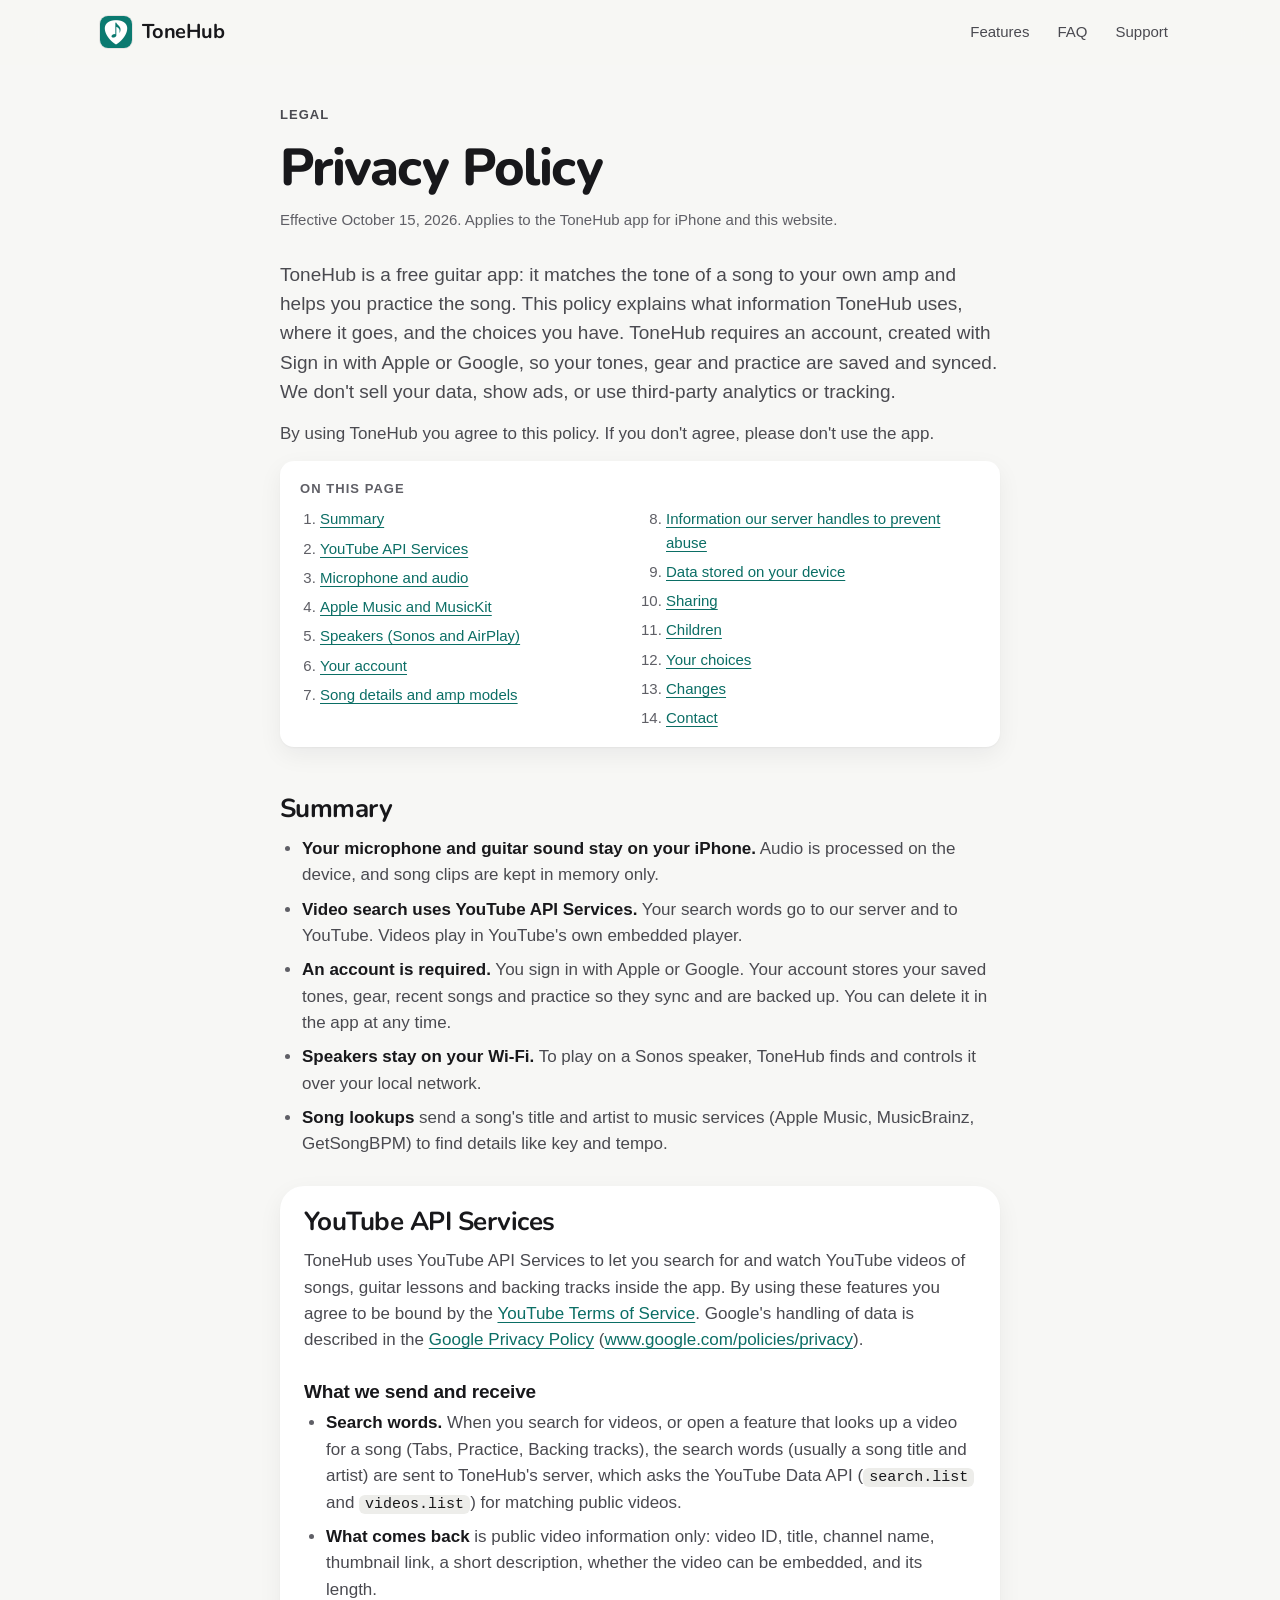
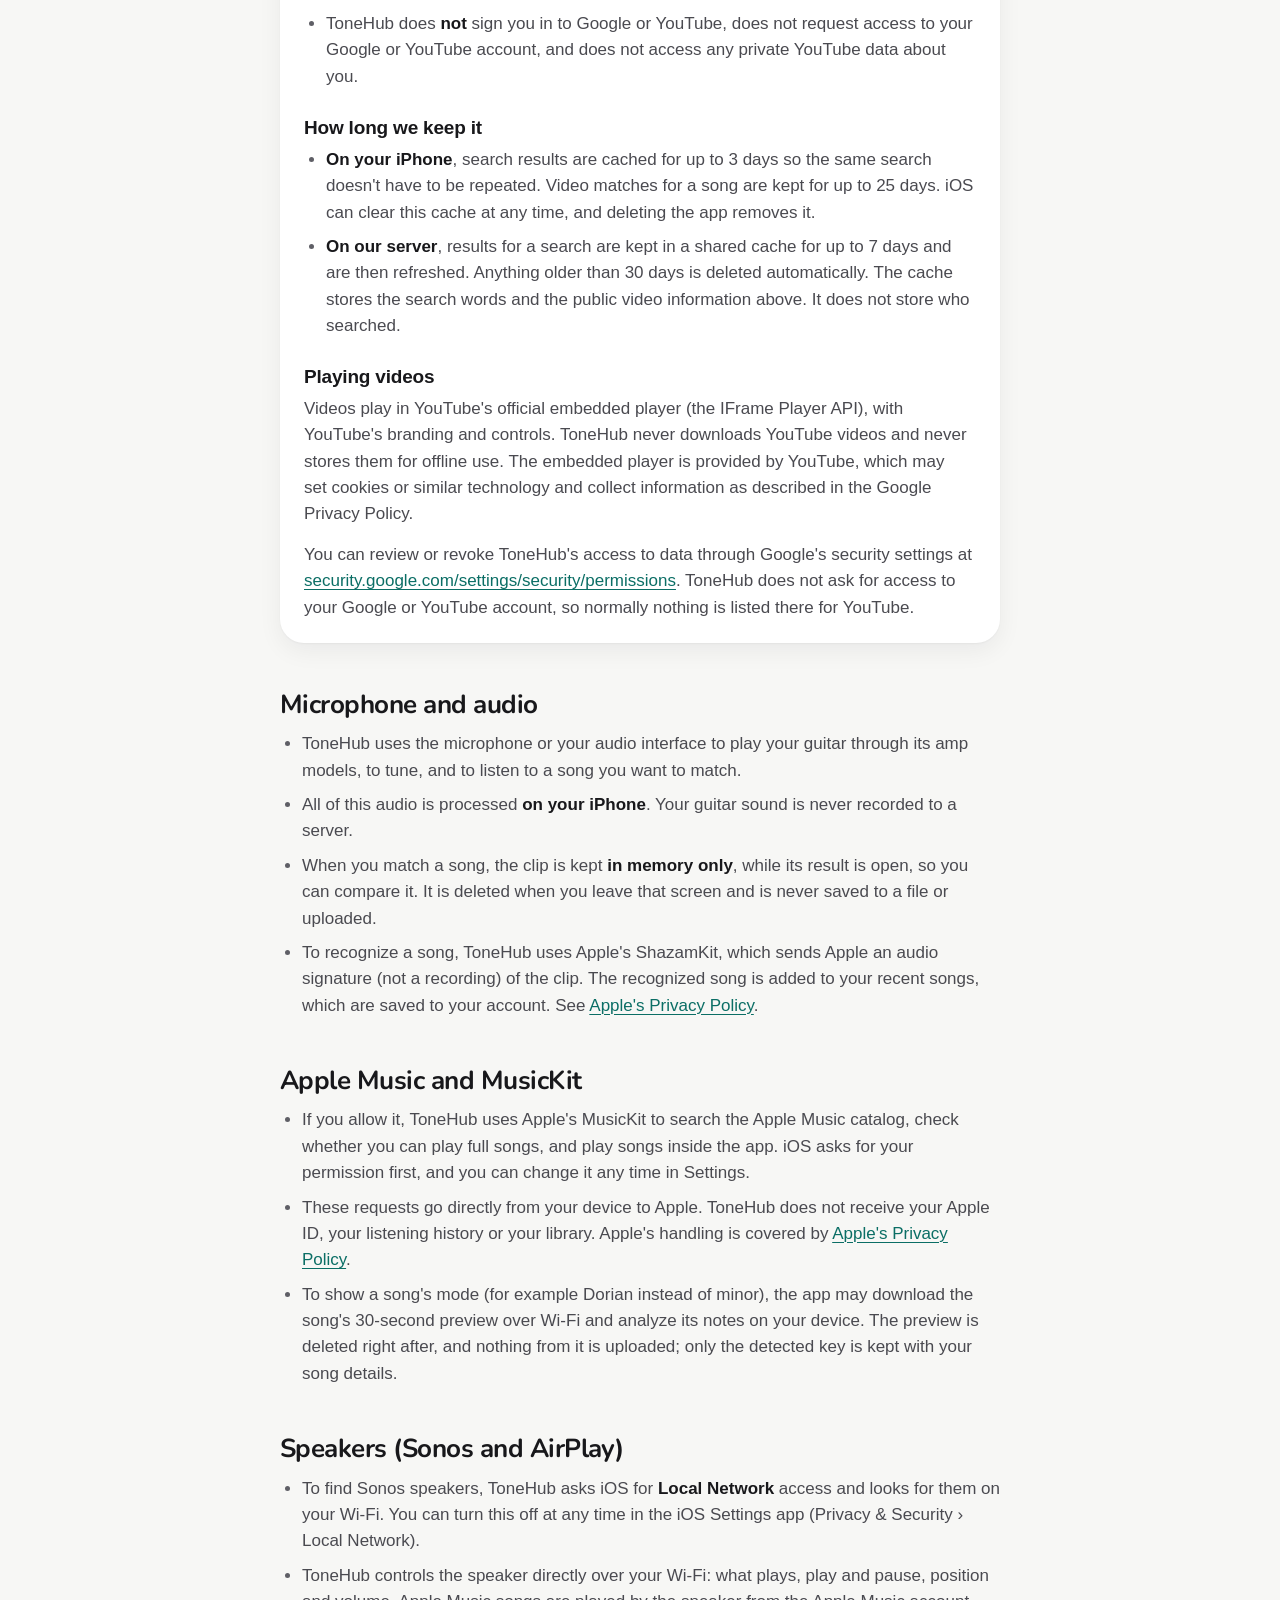
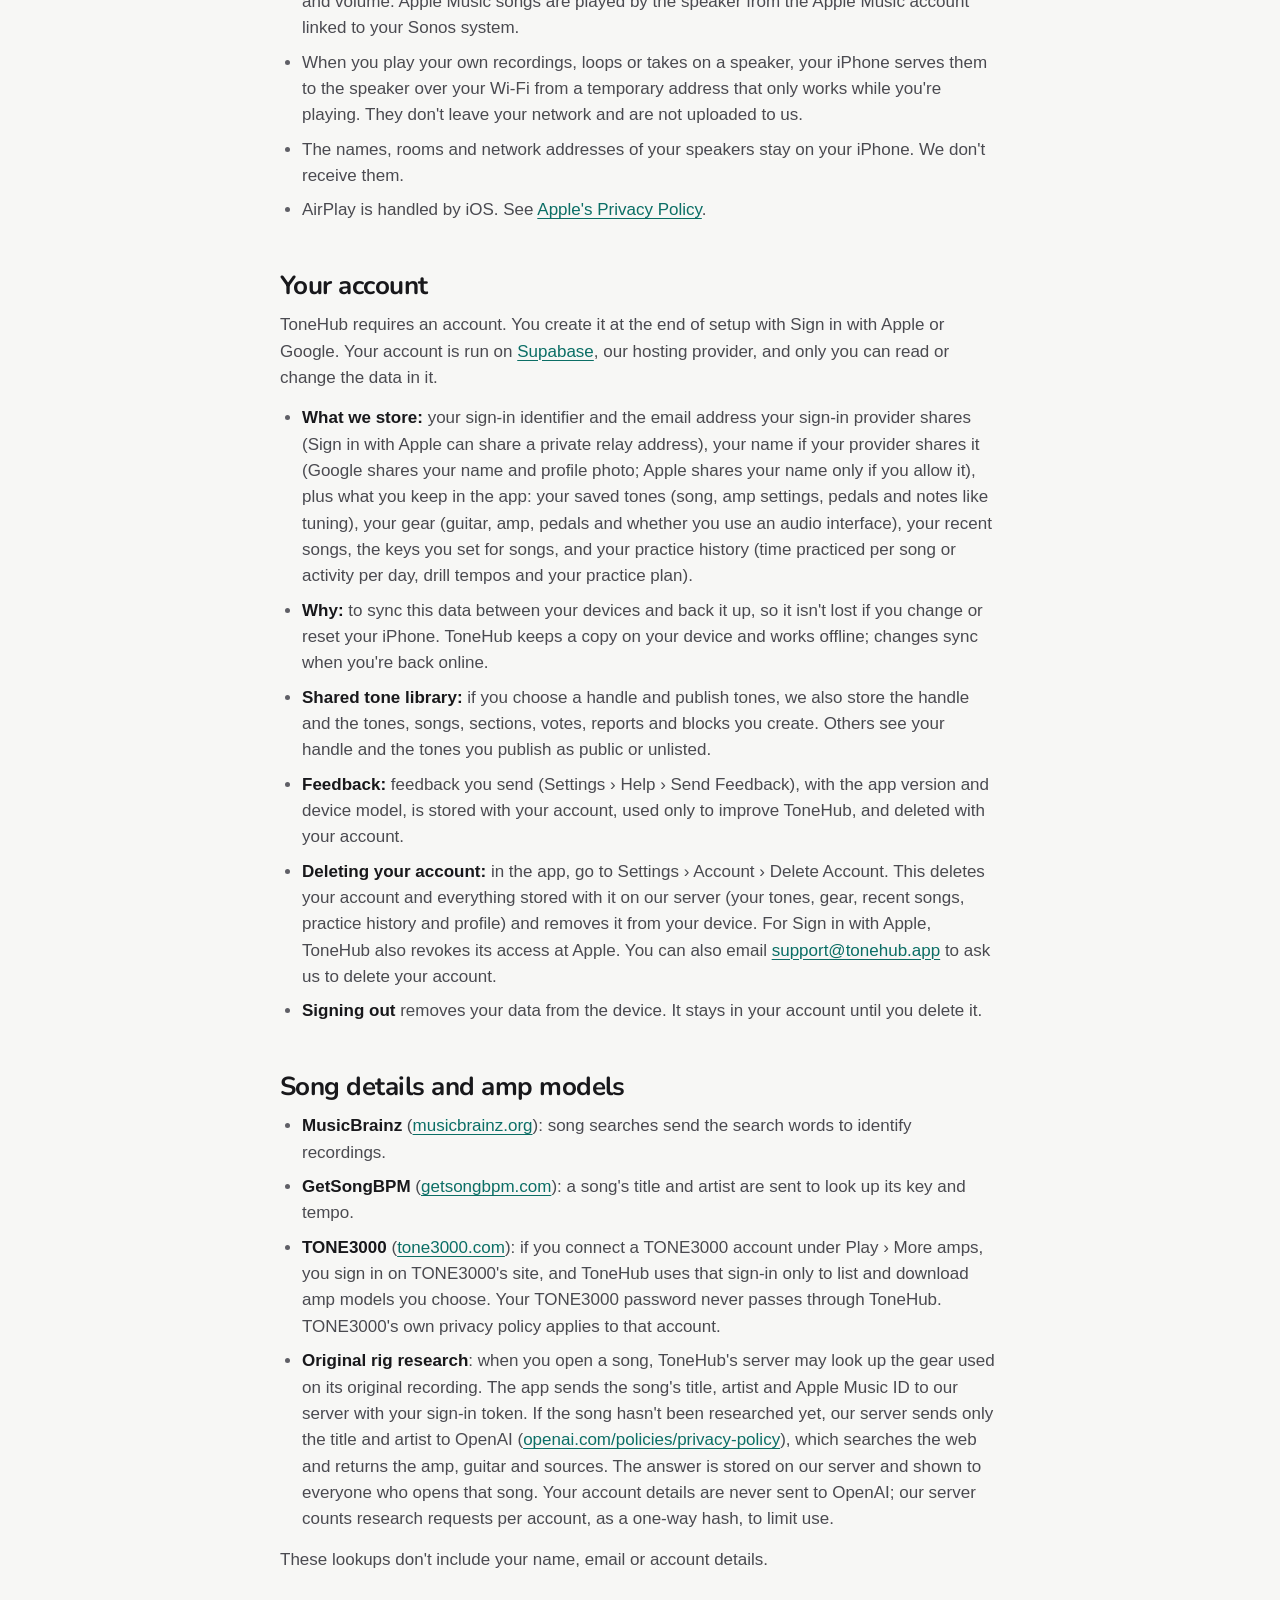
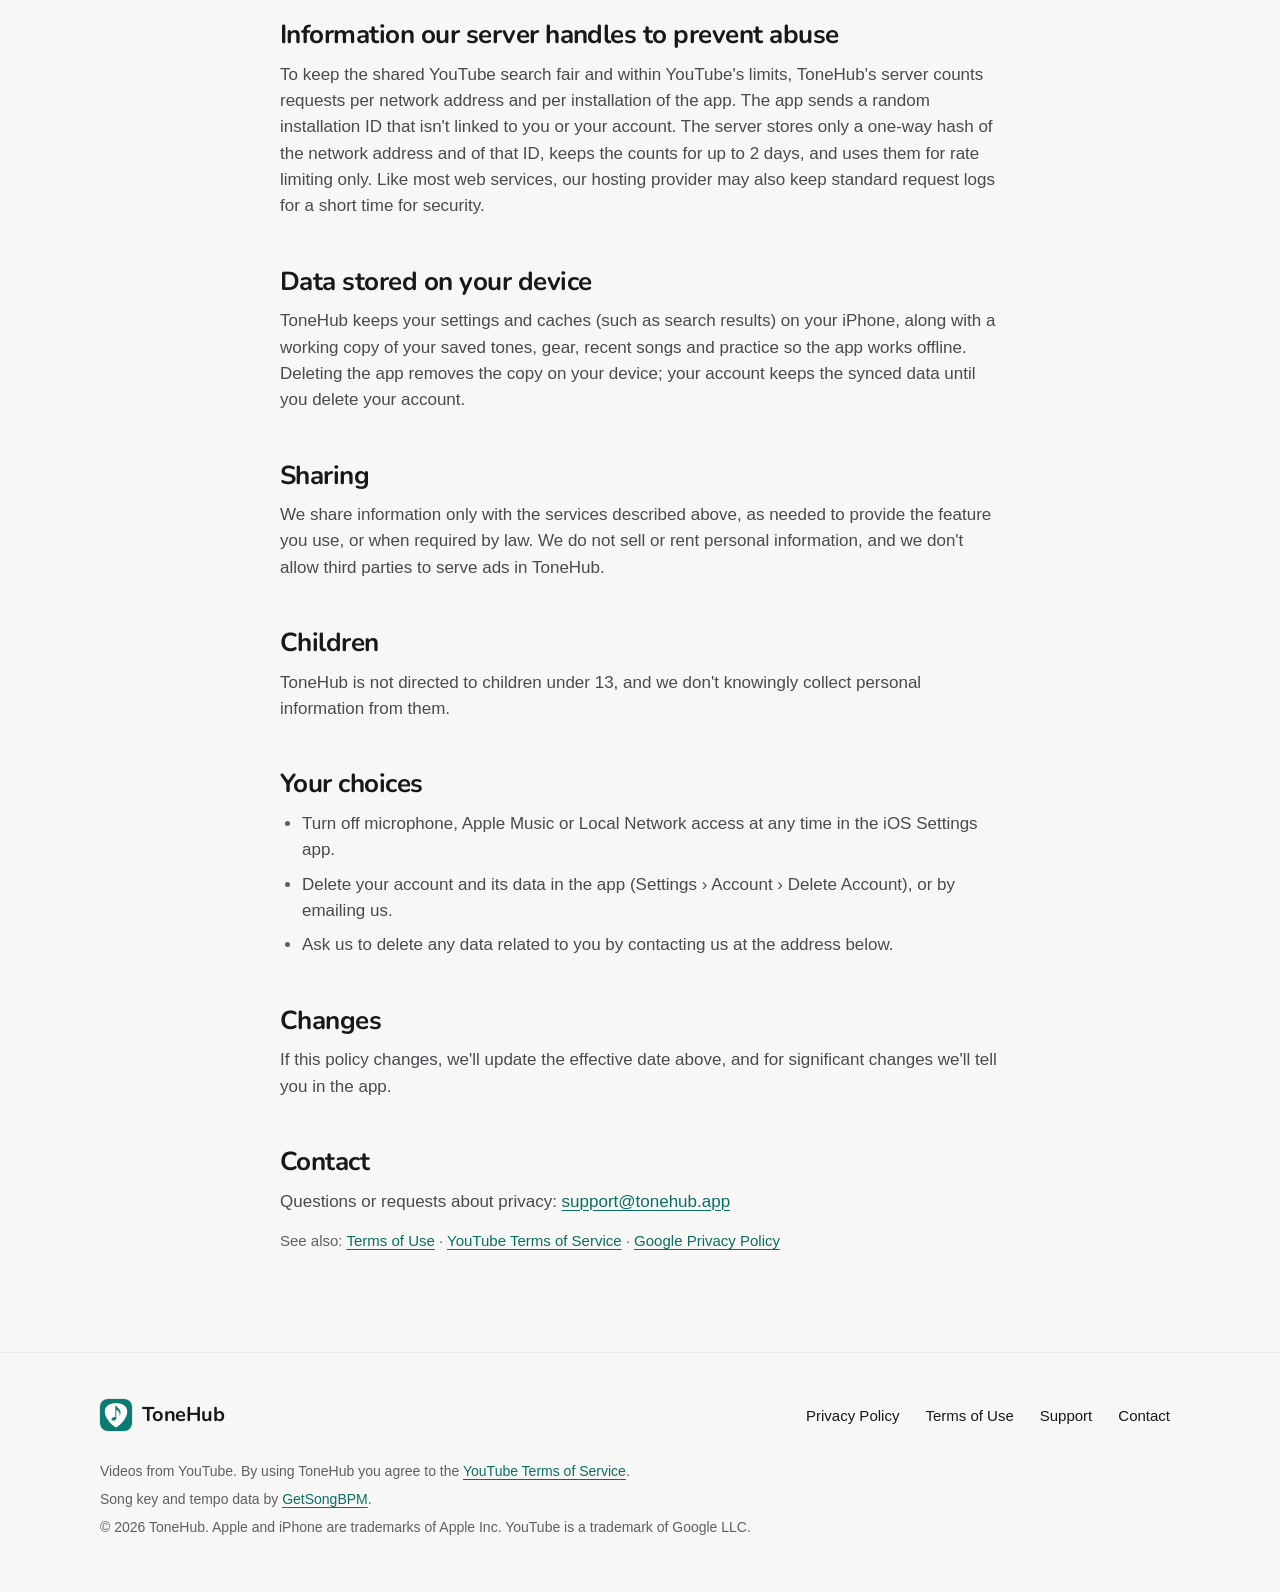
==== commit 68a79827: "Privacy: drop the YouTube to Sonos paragraph Co-Authored-By: Claude Opus 5.5 <noreply@anthropic.com>" ====
--- a/privacy.html
+++ b/privacy.html
@@ -69,7 +69,7 @@
     <h2 id="summary">Summary</h2>
     <ul>
       <li><strong>Your microphone and guitar sound stay on your iPhone.</strong> Audio is processed on the device, and song clips are kept in memory only.</li>
-      <li><strong>Video search uses YouTube API Services.</strong> Your search words go to our server and to YouTube. Videos play in YouTube's own embedded player, and you can send a video's sound to a Sonos speaker on your Wi-Fi.</li>
+      <li><strong>Video search uses YouTube API Services.</strong> Your search words go to our server and to YouTube. Videos play in YouTube's own embedded player.</li>
       <li><strong>An account is required.</strong> You sign in with Apple or Google. Your account stores your saved tones, gear, recent songs and practice so they sync and are backed up. You can delete it in the app at any time.</li>
       <li><strong>Speakers stay on your Wi-Fi.</strong> To play on a Sonos speaker, ToneHub finds and controls it over your local network.</li>
       <li><strong>Song lookups</strong> send a song's title and artist to music services (Apple Music, MusicBrainz, GetSongBPM) to find details like key and tempo.</li>
@@ -91,8 +91,6 @@
       </ul>
       <h3>Playing videos</h3>
       <p>Videos play in YouTube's official embedded player (the IFrame Player API), with YouTube's branding and controls. ToneHub never downloads YouTube videos and never stores them for offline use. The embedded player is provided by YouTube, which may set cookies or similar technology and collect information as described in the Google Privacy Policy.</p>
-      <h3>Playing a video's sound on a Sonos speaker</h3>
-      <p>If you choose a Sonos speaker under a video, ToneHub finds the video's audio stream on your iPhone and sends its address to the speaker, which plays the sound straight from YouTube. If the speaker can't reach it, your iPhone passes the stream along to the speaker over your Wi-Fi. Only the sound plays on the speaker, without the picture. Nothing is saved on your iPhone, on the speaker or on our server, and no information about you is sent to YouTube beyond what any request for the stream includes (such as your network address). This works only while you are using it, and we can turn it off at any time.</p>
       <p>You can review or revoke ToneHub's access to data through Google's security settings at <a href="https://security.google.com/settings/security/permissions">security.google.com/settings/security/permissions</a>. ToneHub does not ask for access to your Google or YouTube account, so normally nothing is listed there for YouTube.</p>
     </div>
 
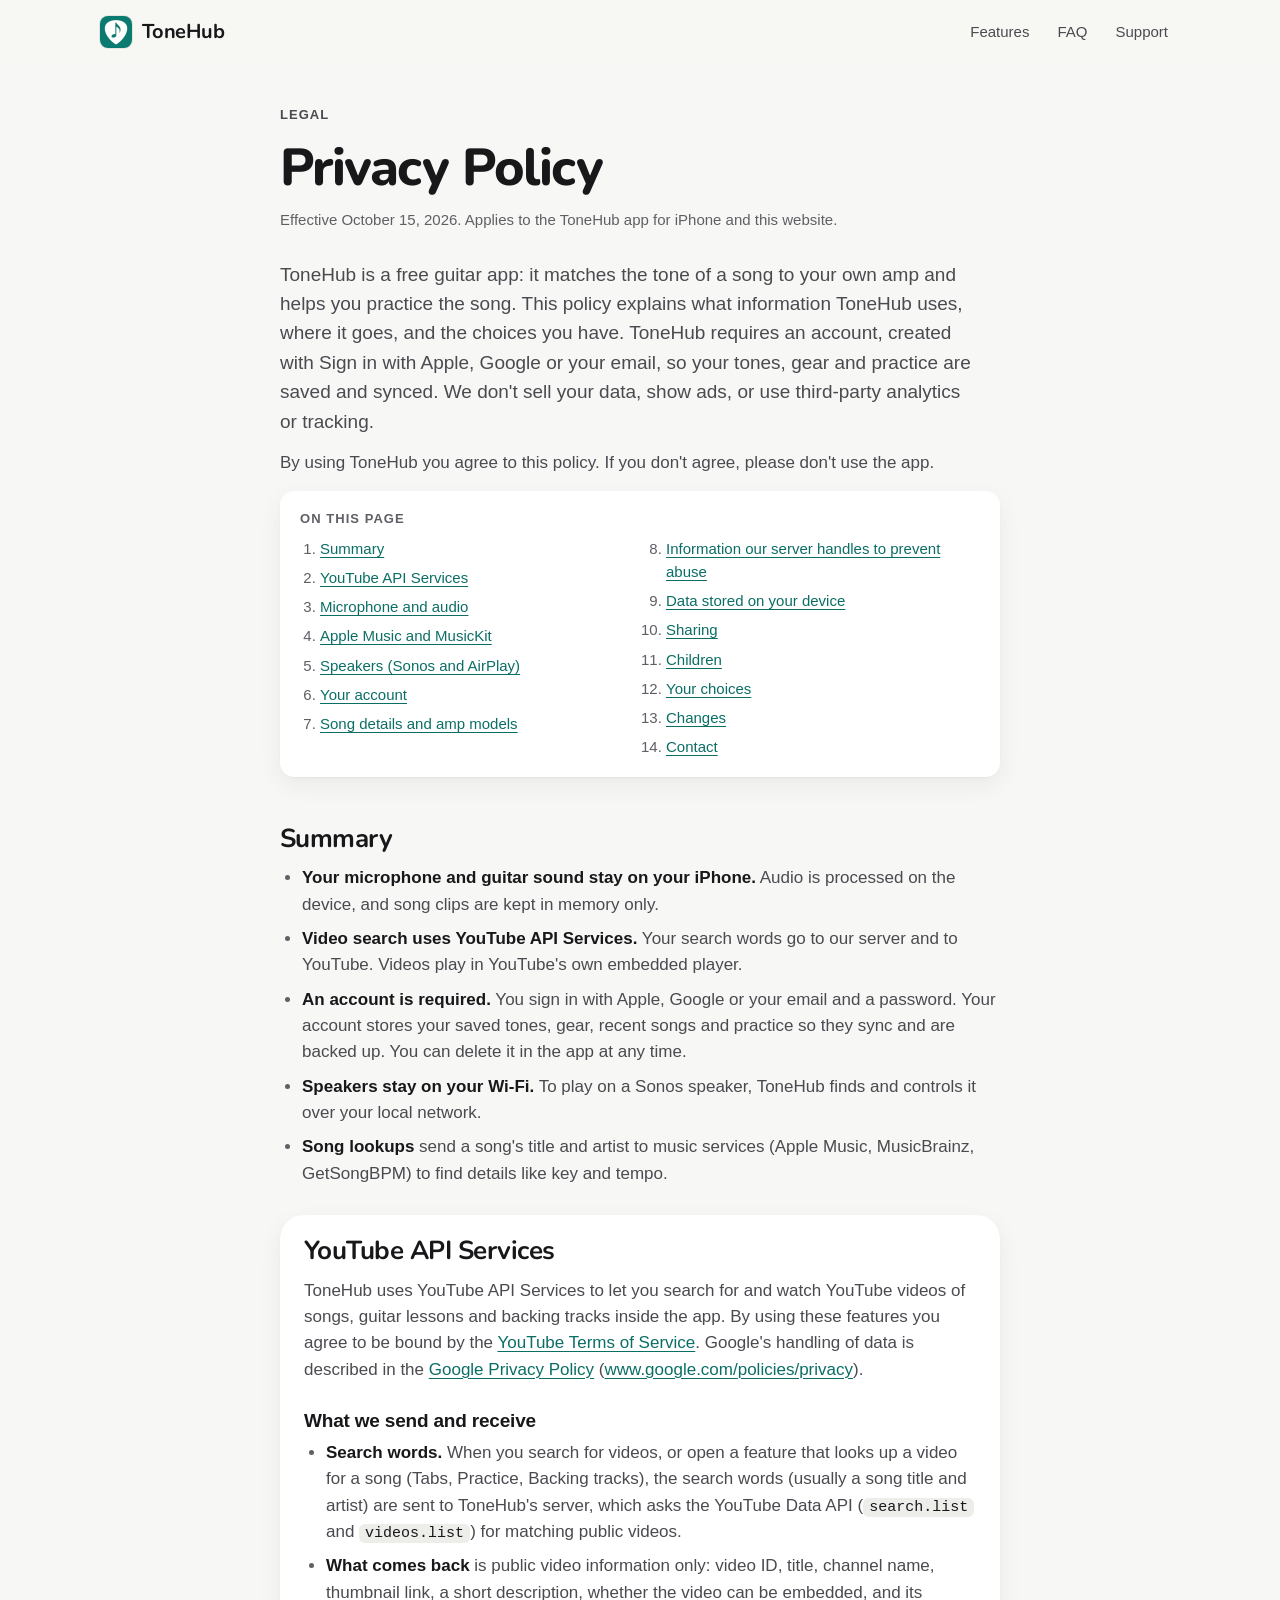
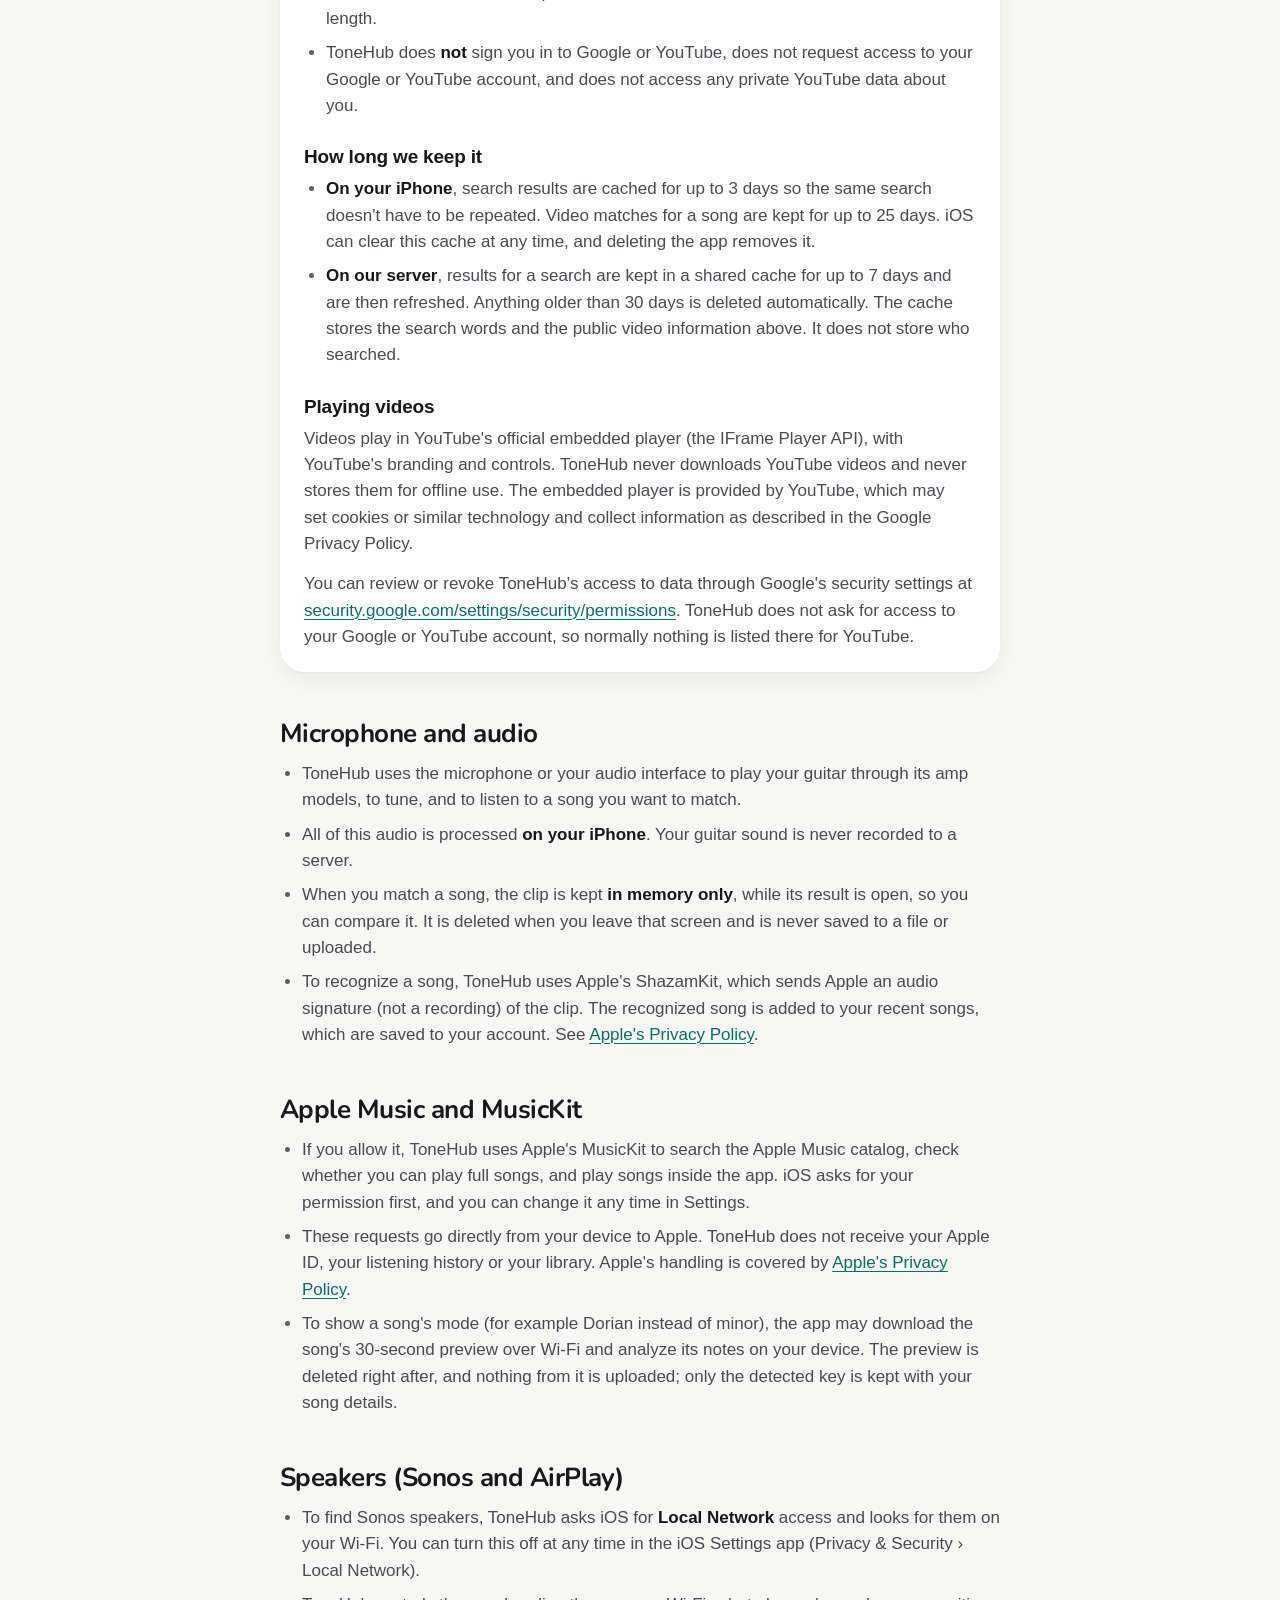
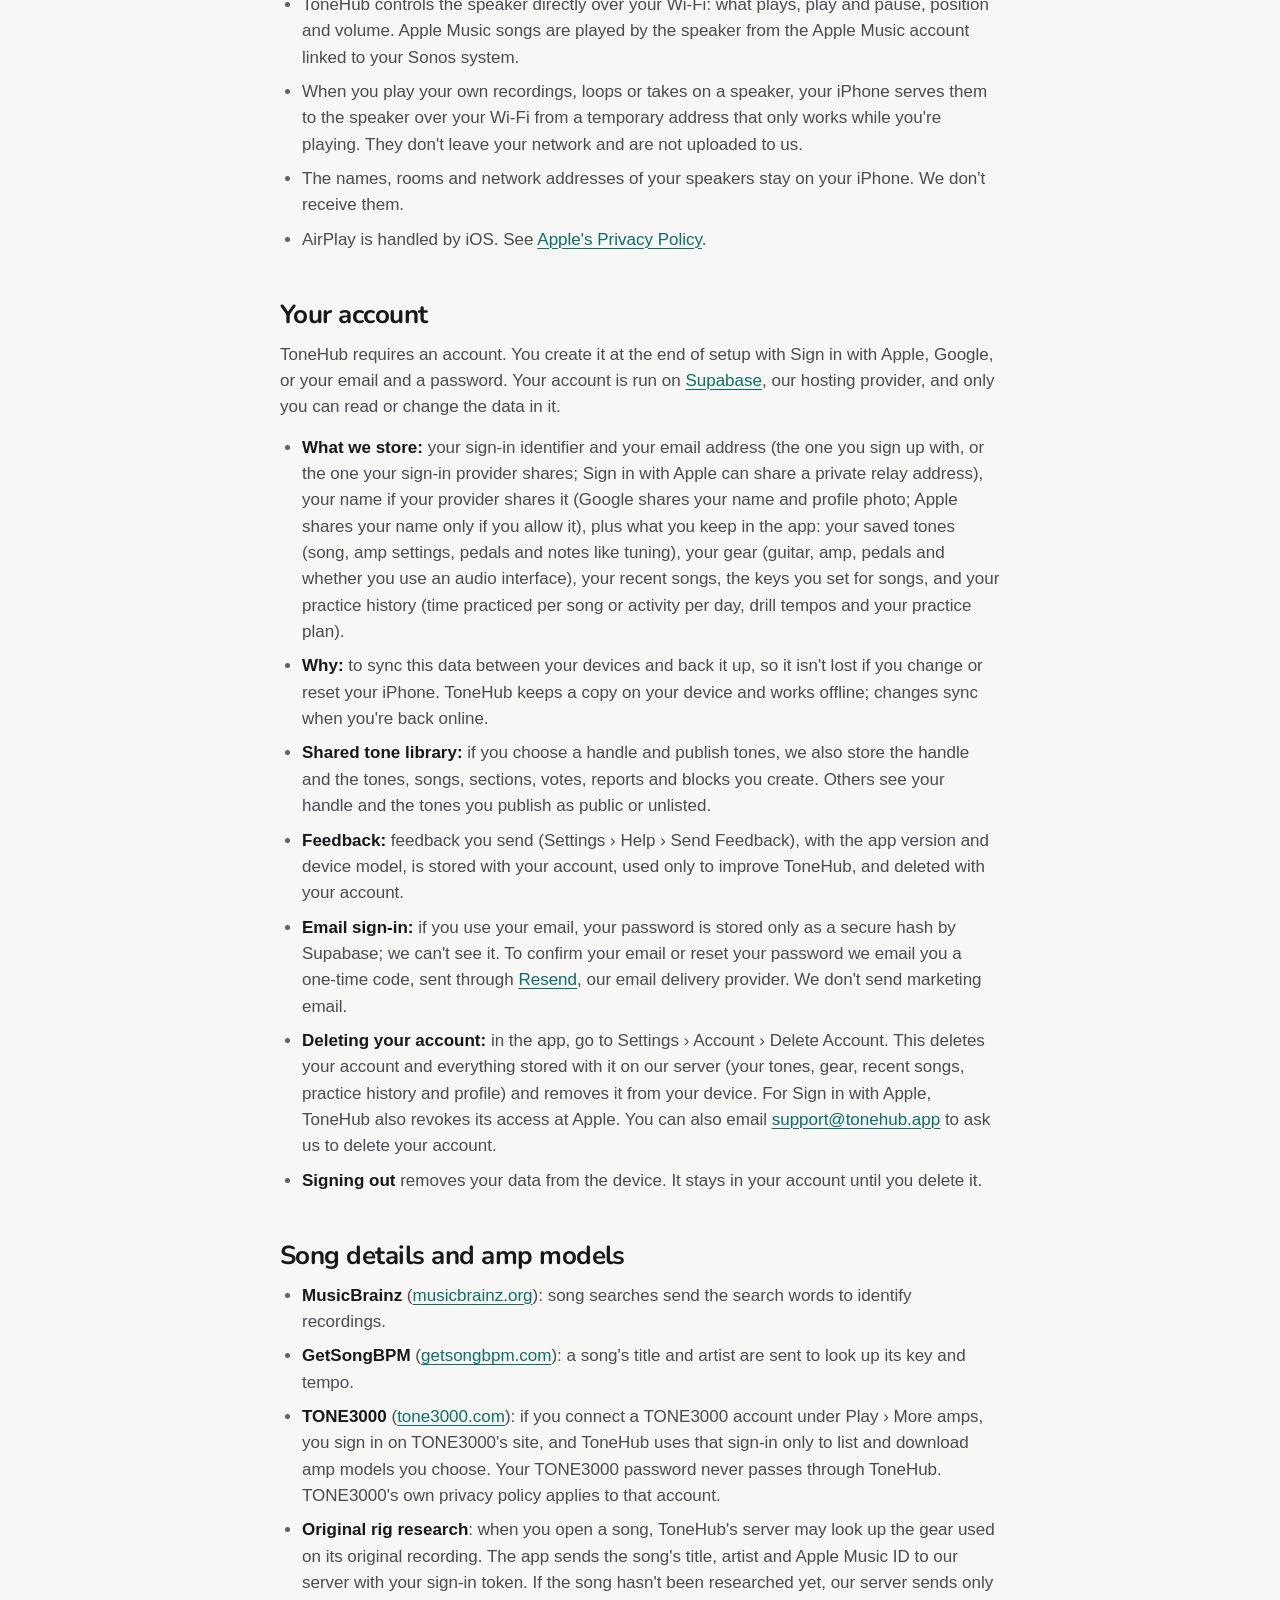
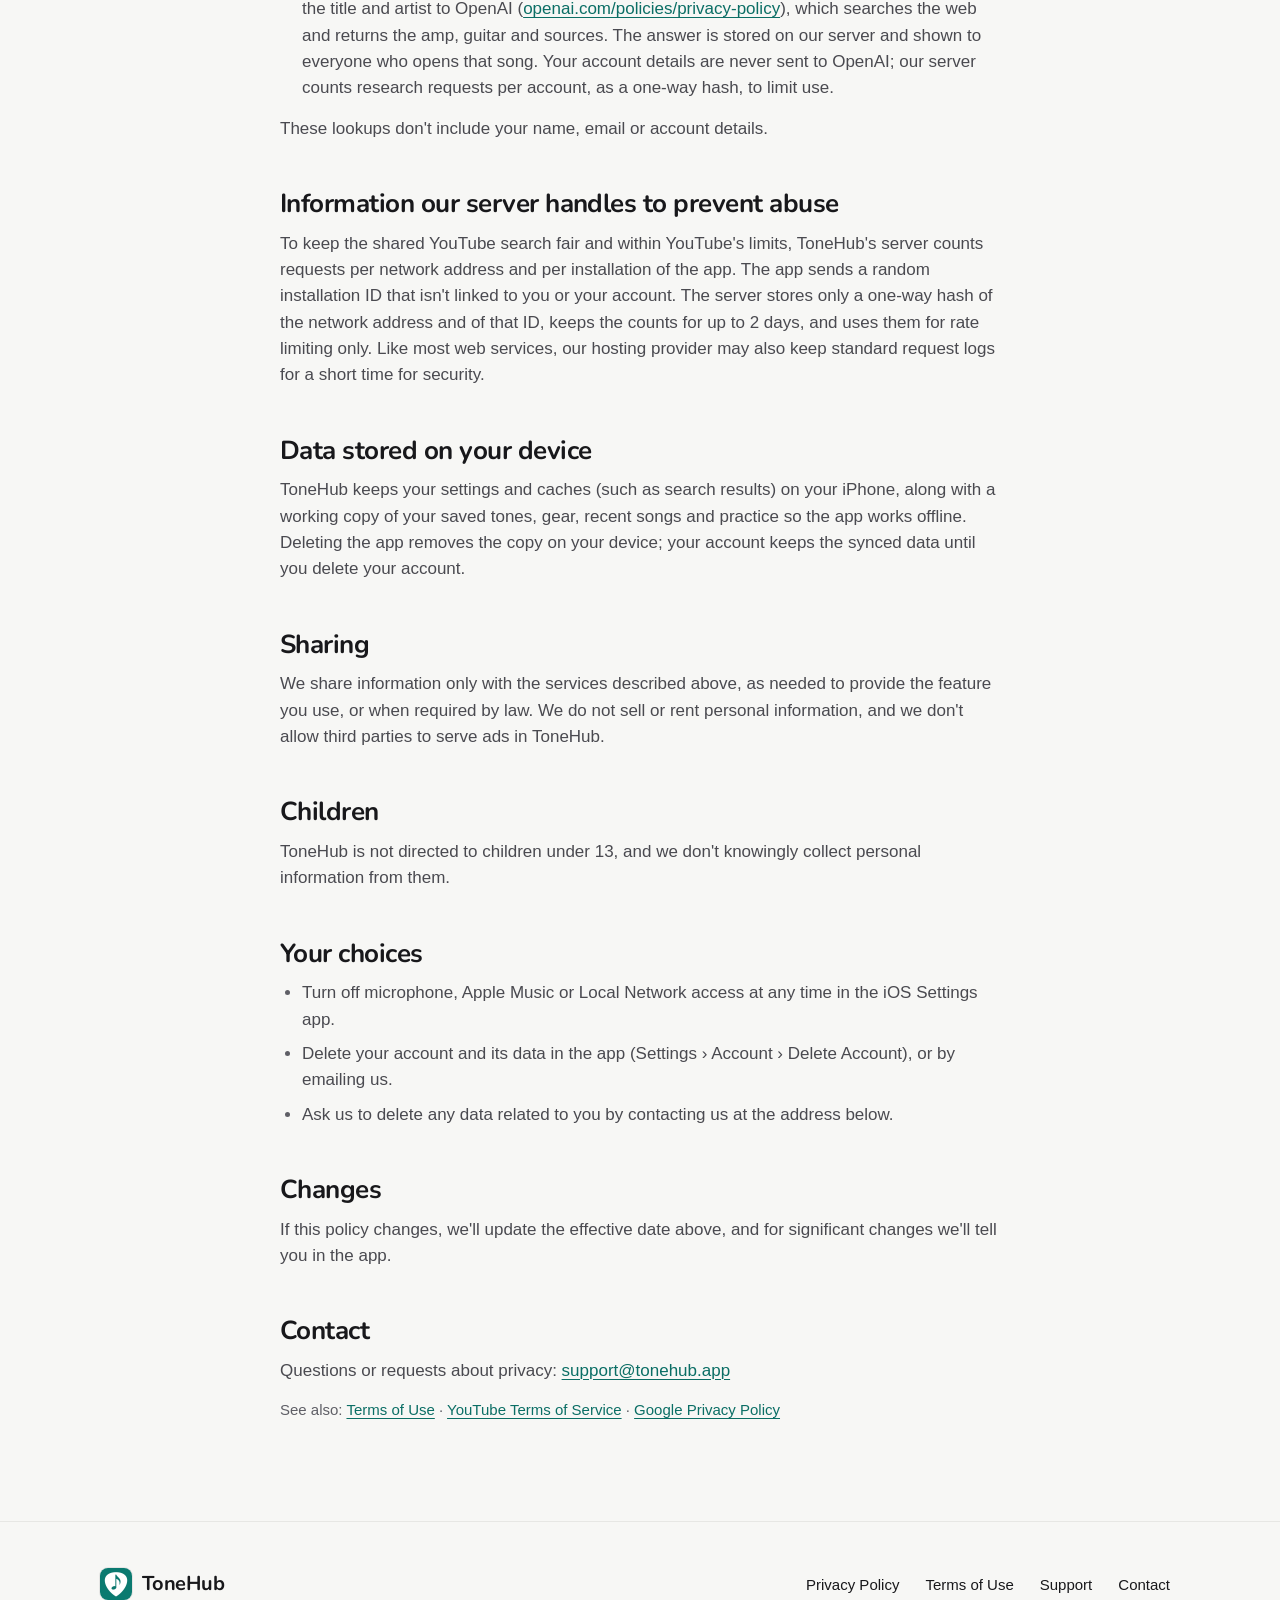
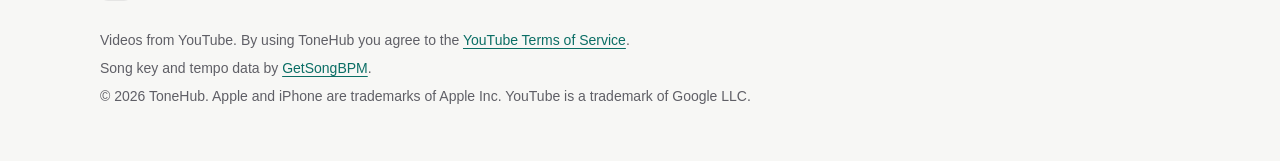
==== commit 9ade08d1: "Privacy: email sign-in, one-time codes sent via Resend Co-Authored-By: Claude Opus 5.5 <noreply@anth" ====
--- a/privacy.html
+++ b/privacy.html
@@ -43,7 +43,7 @@
     <h1>Privacy Policy</h1>
     <p class="meta">Effective October 15, 2026. Applies to the ToneHub app for iPhone and this website.</p>
 
-    <p class="intro">ToneHub is a free guitar app: it matches the tone of a song to your own amp and helps you practice the song. This policy explains what information ToneHub uses, where it goes, and the choices you have. ToneHub requires an account, created with Sign in with Apple or Google, so your tones, gear and practice are saved and synced. We don't sell your data, show ads, or use third-party analytics or tracking.</p>
+    <p class="intro">ToneHub is a free guitar app: it matches the tone of a song to your own amp and helps you practice the song. This policy explains what information ToneHub uses, where it goes, and the choices you have. ToneHub requires an account, created with Sign in with Apple, Google or your email, so your tones, gear and practice are saved and synced. We don't sell your data, show ads, or use third-party analytics or tracking.</p>
     <p>By using ToneHub you agree to this policy. If you don't agree, please don't use the app.</p>
 
     <nav class="toc" aria-label="On this page">
@@ -70,7 +70,7 @@
     <ul>
       <li><strong>Your microphone and guitar sound stay on your iPhone.</strong> Audio is processed on the device, and song clips are kept in memory only.</li>
       <li><strong>Video search uses YouTube API Services.</strong> Your search words go to our server and to YouTube. Videos play in YouTube's own embedded player.</li>
-      <li><strong>An account is required.</strong> You sign in with Apple or Google. Your account stores your saved tones, gear, recent songs and practice so they sync and are backed up. You can delete it in the app at any time.</li>
+      <li><strong>An account is required.</strong> You sign in with Apple, Google or your email and a password. Your account stores your saved tones, gear, recent songs and practice so they sync and are backed up. You can delete it in the app at any time.</li>
       <li><strong>Speakers stay on your Wi-Fi.</strong> To play on a Sonos speaker, ToneHub finds and controls it over your local network.</li>
       <li><strong>Song lookups</strong> send a song's title and artist to music services (Apple Music, MusicBrainz, GetSongBPM) to find details like key and tempo.</li>
     </ul>
@@ -119,12 +119,13 @@
     </ul>
 
     <h2 id="account">Your account</h2>
-    <p>ToneHub requires an account. You create it at the end of setup with Sign in with Apple or Google. Your account is run on <a href="https://supabase.com/privacy">Supabase</a>, our hosting provider, and only you can read or change the data in it.</p>
+    <p>ToneHub requires an account. You create it at the end of setup with Sign in with Apple, Google, or your email and a password. Your account is run on <a href="https://supabase.com/privacy">Supabase</a>, our hosting provider, and only you can read or change the data in it.</p>
     <ul>
-      <li><strong>What we store:</strong> your sign-in identifier and the email address your sign-in provider shares (Sign in with Apple can share a private relay address), your name if your provider shares it (Google shares your name and profile photo; Apple shares your name only if you allow it), plus what you keep in the app: your saved tones (song, amp settings, pedals and notes like tuning), your gear (guitar, amp, pedals and whether you use an audio interface), your recent songs, the keys you set for songs, and your practice history (time practiced per song or activity per day, drill tempos and your practice plan).</li>
+      <li><strong>What we store:</strong> your sign-in identifier and your email address (the one you sign up with, or the one your sign-in provider shares; Sign in with Apple can share a private relay address), your name if your provider shares it (Google shares your name and profile photo; Apple shares your name only if you allow it), plus what you keep in the app: your saved tones (song, amp settings, pedals and notes like tuning), your gear (guitar, amp, pedals and whether you use an audio interface), your recent songs, the keys you set for songs, and your practice history (time practiced per song or activity per day, drill tempos and your practice plan).</li>
       <li><strong>Why:</strong> to sync this data between your devices and back it up, so it isn't lost if you change or reset your iPhone. ToneHub keeps a copy on your device and works offline; changes sync when you're back online.</li>
       <li><strong>Shared tone library:</strong> if you choose a handle and publish tones, we also store the handle and the tones, songs, sections, votes, reports and blocks you create. Others see your handle and the tones you publish as public or unlisted.</li>
       <li><strong>Feedback:</strong> feedback you send (Settings › Help › Send Feedback), with the app version and device model, is stored with your account, used only to improve ToneHub, and deleted with your account.</li>
+      <li><strong>Email sign-in:</strong> if you use your email, your password is stored only as a secure hash by Supabase; we can't see it. To confirm your email or reset your password we email you a one-time code, sent through <a href="https://resend.com/legal/privacy-policy">Resend</a>, our email delivery provider. We don't send marketing email.</li>
       <li><strong>Deleting your account:</strong> in the app, go to Settings › Account › Delete Account. This deletes your account and everything stored with it on our server (your tones, gear, recent songs, practice history and profile) and removes it from your device. For Sign in with Apple, ToneHub also revokes its access at Apple. You can also email <a href="mailto:support@tonehub.app">support@tonehub.app</a> to ask us to delete your account.</li>
       <li><strong>Signing out</strong> removes your data from the device. It stays in your account until you delete it.</li>
     </ul>
